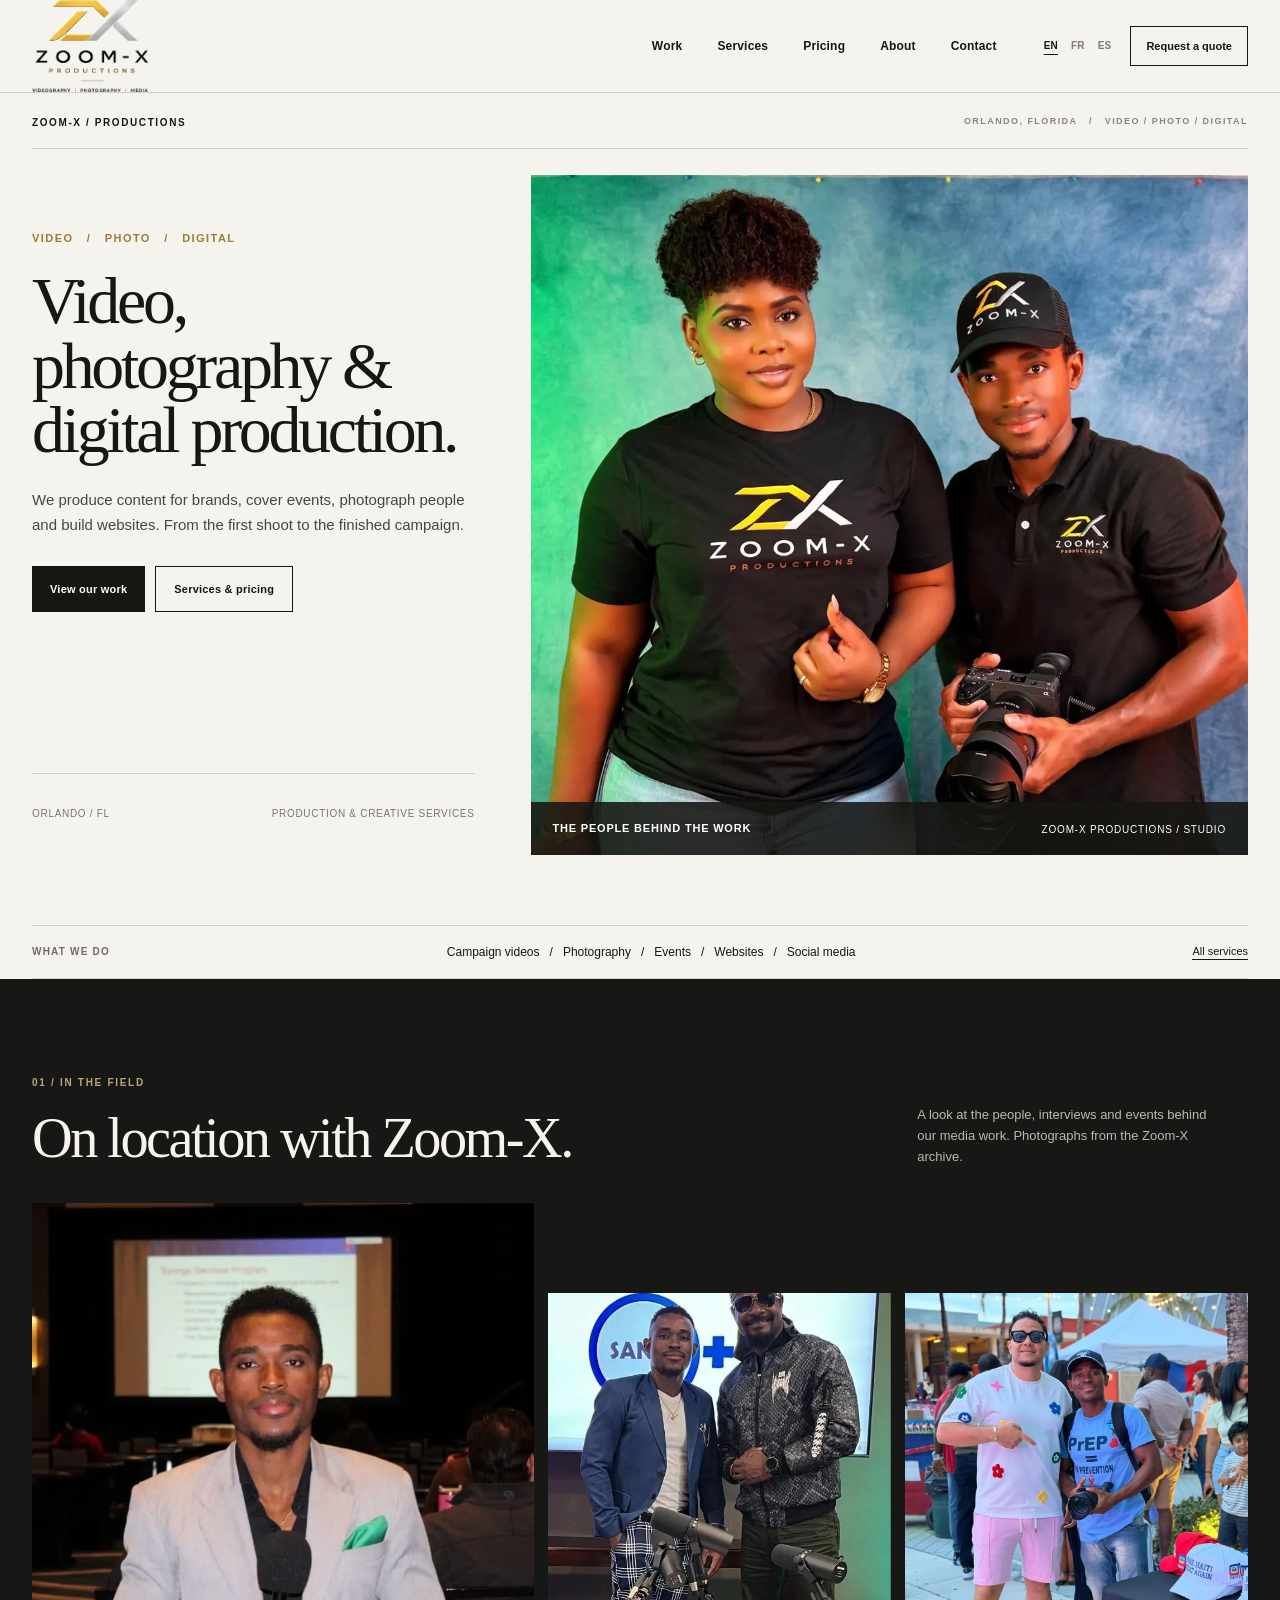
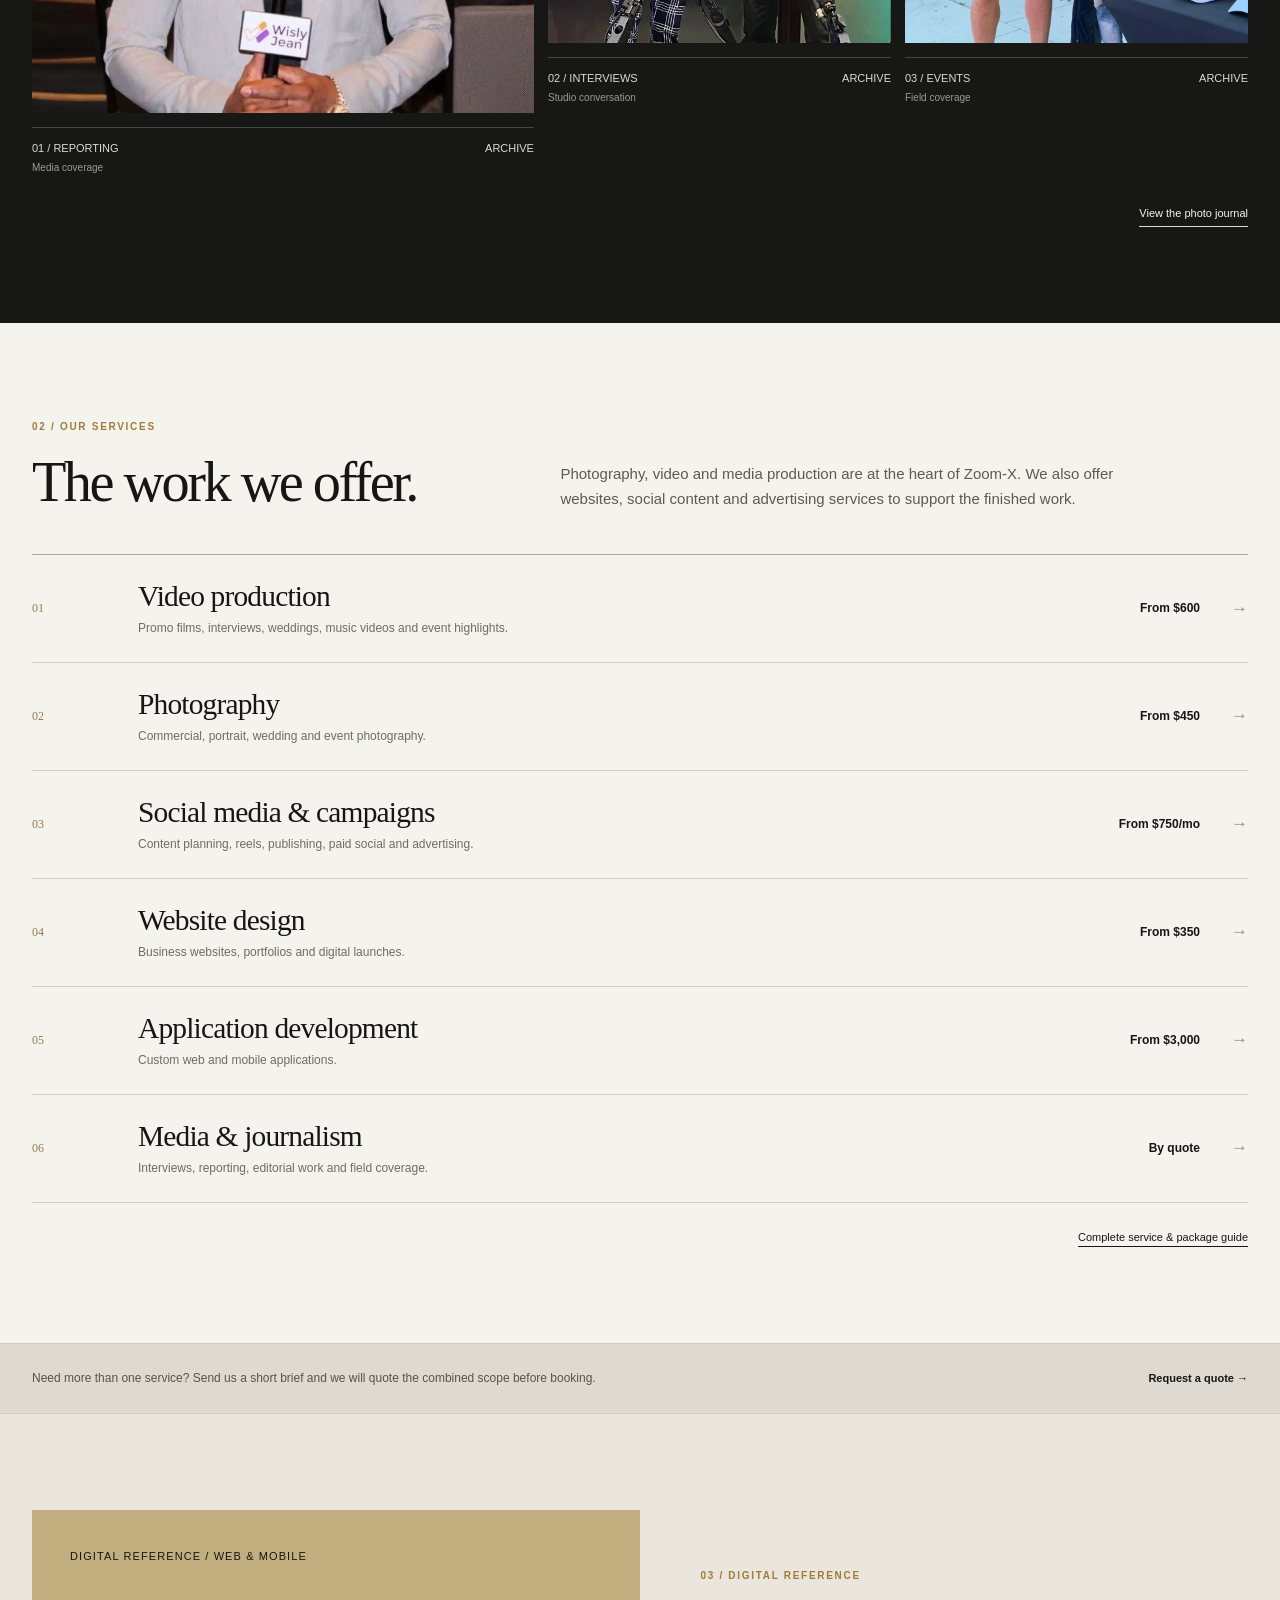
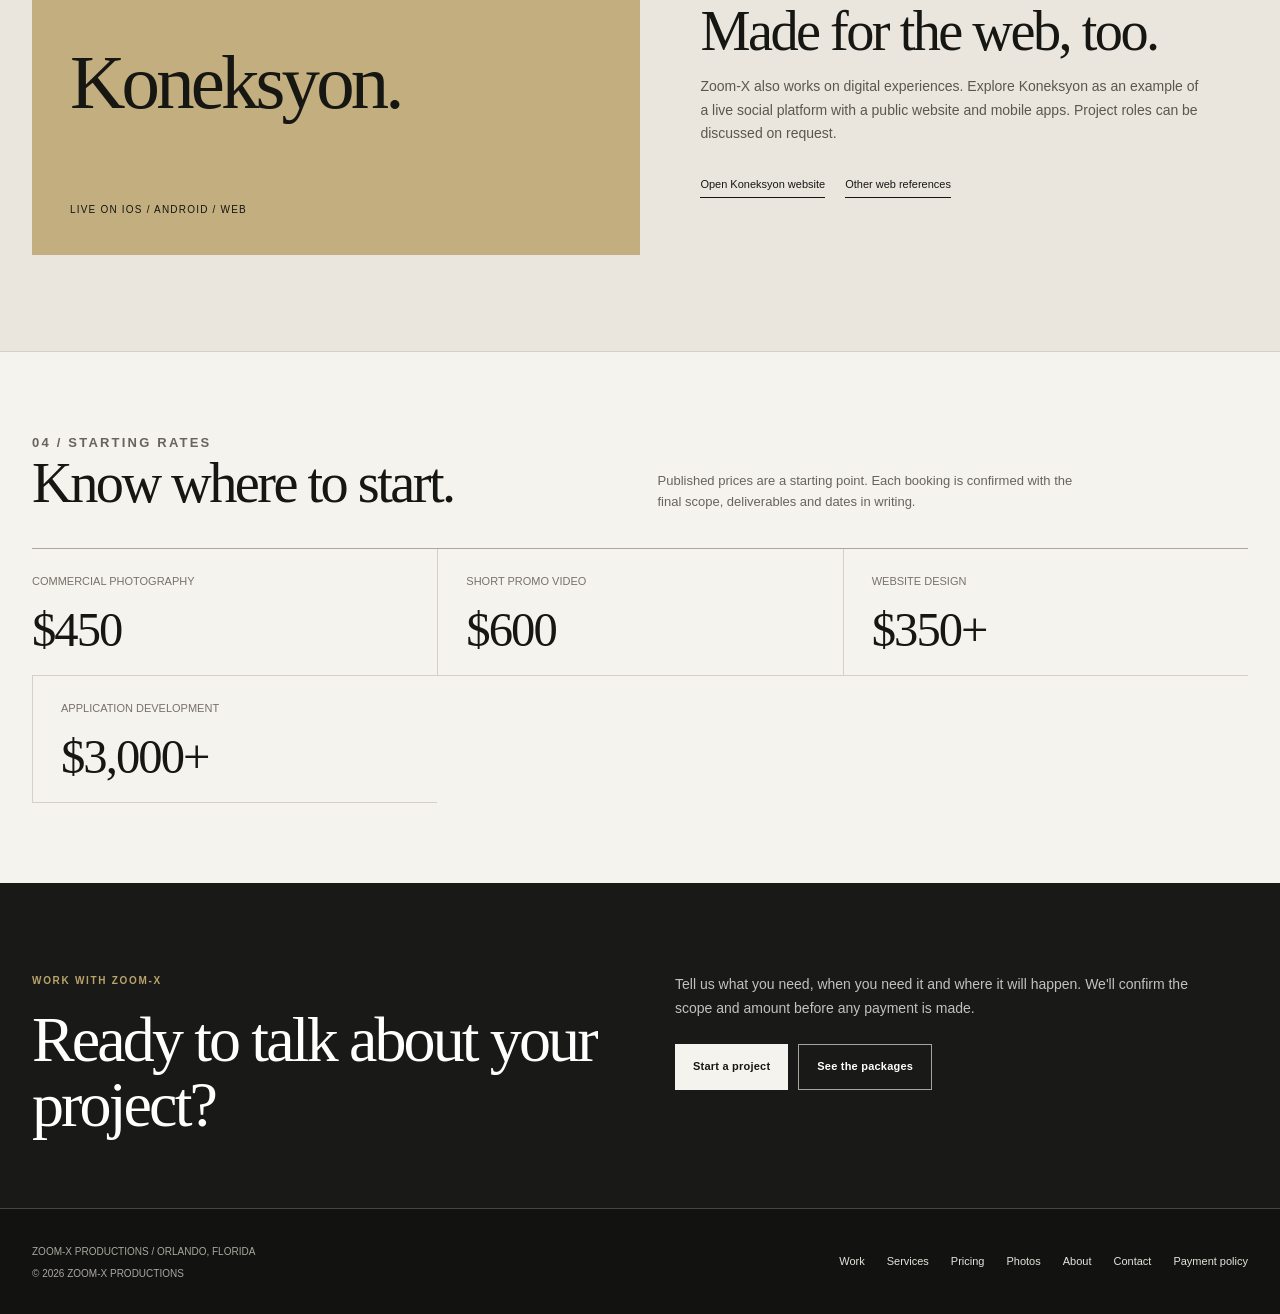
==== index.html @ d77cf000 "Show websites from $350 and applications from $3,000 on homepage" ====
<!doctype html>
<html lang="en">
<head>
<meta charset="utf-8">
<meta name="viewport" content="width=device-width,initial-scale=1">
<meta name="theme-color" content="#f5f3ee">
<meta name="description" content="Zoom-X Productions offers video production, photography, event coverage, social content, websites and advertising services in Orlando, Florida.">
<title>Zoom-X Productions | Video, Photography & Digital</title>
<link rel="stylesheet" href="assets/studio-v7.css?v=20261030-7">
</head>
<body>
<a class="skip" href="#main">Skip to content</a>
<header class="site-head">
  <div class="container head-inner">
    <a class="brand" href="index.html" aria-label="Zoom-X Productions home"><img src="assets/zoomx-logo.png?v=20261030-png" alt="Zoom-X Productions"></a>
    <nav class="head-nav" id="primary-nav" aria-label="Primary navigation">
      <a href="work.html" data-lang-key="nav.work">Work</a><a href="services.html" data-lang-key="nav.services">Services</a><a href="pricing.html" data-lang-key="nav.pricing">Pricing</a><a href="about.html" data-lang-key="nav.about">About</a><a href="contact.html" data-lang-key="nav.contact">Contact</a>
    </nav>
    <div class="header-right">
      <div class="header-langs" role="group" aria-label="Select language"><button type="button" data-language="en" class="active">EN</button><button type="button" data-language="fr">FR</button><button type="button" data-language="es">ES</button></div>
      <a class="header-cta" href="contact.html" data-lang-key="nav.cta">Request a quote</a>
      <button class="mobile-menu" type="button" aria-controls="primary-nav" aria-expanded="false">MENU</button>
    </div>
  </div>
</header>
<main id="main">
  <div class="container masthead"><span>ZOOM-X / PRODUCTIONS</span><span>ORLANDO, FLORIDA &nbsp; / &nbsp; VIDEO / PHOTO / DIGITAL</span></div>
  <section class="hero" aria-labelledby="headline">
    <div class="container hero-grid">
      <div class="hero-copy">
        <div>
          <div class="hero-category" data-lang-key="hero.label">VIDEO &nbsp; / &nbsp; PHOTO &nbsp; / &nbsp; DIGITAL</div>
          <h1 id="headline" data-lang-key="hero.title">Video, photography <em>&amp;</em> digital production.</h1>
          <p class="hero-intro" data-lang-key="hero.desc">We produce content for brands, cover events, photograph people and build websites. From the first shoot to the finished campaign.</p>
          <div class="hero-buttons"><a class="action-primary" href="work.html" data-lang-key="hero.work">View our work</a><a class="action-secondary" href="pricing.html" data-lang-key="hero.price">Services &amp; pricing</a></div>
        </div>
        <div class="hero-credit"><span>ORLANDO / FL</span><span>PRODUCTION &amp; CREATIVE SERVICES</span></div>
      </div>
      <figure class="hero-media">
        <img src="assets/gallery/zoomx-production-team.webp" data-preview="team" width="1350" height="1013" fetchpriority="high" alt="Two members of the Zoom-X team wearing branded shirts, one holding a camera">
        <figcaption class="hero-image-label"><strong>THE PEOPLE BEHIND THE WORK</strong><span>ZOOM-X PRODUCTIONS / STUDIO</span></figcaption>
      </figure>
    </div>
  </section>
  <div class="container below-hero"><strong>WHAT WE DO</strong><p>Campaign videos &nbsp; / &nbsp; Photography &nbsp; / &nbsp; Events &nbsp; / &nbsp; Websites &nbsp; / &nbsp; Social media</p><a href="services.html">All services</a></div>
  <section class="section collection" aria-labelledby="field-title">
    <div class="container">
      <div class="section-head"><div><p class="section-label">01 / IN THE FIELD</p><h2 id="field-title" class="section-title" data-lang-key="field.title">On location with Zoom-X.</h2></div><p data-lang-key="field.desc">A look at the people, interviews and events behind our media work. Photographs from the Zoom-X archive.</p></div>
      <div class="editorial-grid">
        <a class="editorial-card" href="gallery.html"><figure><img src="assets/gallery/press-conference.webp" alt="Reporter holding a microphone at a conference" loading="lazy" data-preview="secondary"><figcaption><span>01 / REPORTING<small>Media coverage</small></span><span>ARCHIVE</span></figcaption></figure></a>
        <a class="editorial-card" href="gallery.html"><figure><img src="assets/gallery/podcast-interview.webp" alt="Interview setup with studio microphones" loading="lazy" data-preview="secondary"><figcaption><span>02 / INTERVIEWS<small>Studio conversation</small></span><span>ARCHIVE</span></figcaption></figure></a>
        <a class="editorial-card" href="gallery.html"><figure><img src="assets/gallery/event-coverage.webp" alt="Zoom-X event photographer on location" loading="lazy" data-preview="secondary"><figcaption><span>03 / EVENTS<small>Field coverage</small></span><span>ARCHIVE</span></figcaption></figure></a>
      </div><div class="editorial-footer"><a href="gallery.html">View the photo journal</a></div>
    </div>
  </section>
  <section class="section services" aria-labelledby="services-title">
    <div class="container">
      <div class="service-intro"><div><p class="section-label">02 / OUR SERVICES</p><h2 id="services-title" class="section-title" data-lang-key="services.title">The work we offer.</h2></div><p data-lang-key="services.desc">Photography, video and media production are at the heart of Zoom-X. We also offer websites, social content and advertising services to support the finished work.</p></div>
      <div class="service-list">
        <a href="service-video-photo.html" class="service-row"><span class="num">01</span><div><h3 data-lang-key="service.video">Video production</h3><p data-lang-key="service.videoDesc">Promo films, interviews, weddings, music videos and event highlights.</p></div><strong class="price">From $600</strong><span class="arrow">&rarr;</span></a>
        <a href="service-video-photo.html" class="service-row"><span class="num">02</span><div><h3 data-lang-key="service.photo">Photography</h3><p data-lang-key="service.photoDesc">Commercial, portrait, wedding and event photography.</p></div><strong class="price">From $450</strong><span class="arrow">&rarr;</span></a>
        <a href="service-marketing.html" class="service-row"><span class="num">03</span><div><h3 data-lang-key="service.social">Social media &amp; campaigns</h3><p data-lang-key="service.socialDesc">Content planning, reels, publishing, paid social and advertising.</p></div><strong class="price">From $750/mo</strong><span class="arrow">&rarr;</span></a>
        <a href="service-digital.html" class="service-row"><span class="num">04</span><div><h3 data-lang-key="service.web">Website design</h3><p data-lang-key="service.webDesc">Business websites, portfolios and digital launches.</p></div><strong class="price" data-lang-key="price.web">From $350</strong><span class="arrow">&rarr;</span></a>
        <a href="service-digital.html" class="service-row"><span class="num">05</span><div><h3 data-lang-key="service.app">Application development</h3><p data-lang-key="service.appDesc">Custom web and mobile applications.</p></div><strong class="price" data-lang-key="price.app">From $3,000</strong><span class="arrow">&rarr;</span></a>
        <a href="service-journalism.html" class="service-row"><span class="num">06</span><div><h3 data-lang-key="service.media">Media &amp; journalism</h3><p data-lang-key="service.mediaDesc">Interviews, reporting, editorial work and field coverage.</p></div><strong class="price" data-lang-key="service.quote">By quote</strong><span class="arrow">&rarr;</span></a>
      </div>
      <div class="service-action"><a href="pricing.html" data-lang-key="services.price">Complete service &amp; package guide</a></div>
    </div>
  </section>
  <div class="note"><div class="container"><p data-lang-key="note.copy">Need more than one service? Send us a short brief and we will quote the combined scope before booking.</p><a href="contact.html">Request a quote &rarr;</a></div></div>
  <section class="section references" aria-labelledby="reference-title">
    <div class="container references-grid">
      <div class="reference-visual" aria-label="Koneksyon public digital platform"><span class="issue">DIGITAL REFERENCE / WEB &amp; MOBILE</span><h3>Koneksyon.</h3><p>LIVE ON IOS / ANDROID / WEB</p></div>
      <div class="reference-copy"><p class="section-label">03 / DIGITAL REFERENCE</p><h2 id="reference-title" class="section-title" data-lang-key="reference.title">Made for the web, too.</h2><p data-lang-key="reference.desc">Zoom-X also works on digital experiences. Explore Koneksyon as an example of a live social platform with a public website and mobile apps. Project roles can be discussed on request.</p><div class="reference-links"><a href="https://koneksyondatingapp.com" target="_blank" rel="noopener noreferrer">Open Koneksyon website</a><a href="work.html">Other web references</a></div></div>
    </div>
  </section>
  <section class="price-banner" aria-labelledby="price-title"><div class="container"><div class="price-head"><div><p class="section-label">04 / STARTING RATES</p><h2 class="section-title" id="price-title" data-lang-key="prices.title">Know where to start.</h2></div><p data-lang-key="prices.desc">Published prices are a starting point. Each booking is confirmed with the final scope, deliverables and dates in writing.</p></div><div class="price-items"><a href="pricing.html#photo"><span>COMMERCIAL PHOTOGRAPHY</span><strong>$450</strong></a><a href="pricing.html#promo"><span>SHORT PROMO VIDEO</span><strong>$600</strong></a><a href="pricing.html#web"><span data-lang-key="prices.websiteLabel">WEBSITE DESIGN</span><strong>$350+</strong></a><a href="pricing.html#apps"><span data-lang-key="prices.appLabel">APPLICATION DEVELOPMENT</span><strong>$3,000+</strong></a></div></div></section>
  <section class="bottom-cta" aria-labelledby="cta-title"><div class="container bottom-grid"><div><p class="section-label">WORK WITH ZOOM-X</p><h2 id="cta-title" data-lang-key="cta.title">Ready to talk about your project?</h2></div><div class="bottom-right"><p data-lang-key="cta.desc">Tell us what you need, when you need it and where it will happen. We'll confirm the scope and amount before any payment is made.</p><div class="hero-buttons"><a class="action-primary" href="contact.html">Start a project</a><a class="action-secondary" href="pricing.html">See the packages</a></div></div></div></section>
</main>
<footer class="site-footer"><div class="container footer-grid"><div><small>ZOOM-X PRODUCTIONS / ORLANDO, FLORIDA<br>&copy; <span id="year">2026</span> ZOOM-X PRODUCTIONS</small></div><div class="footer-links"><a href="work.html">Work</a><a href="services.html">Services</a><a href="pricing.html">Pricing</a><a href="gallery.html">Photos</a><a href="about.html">About</a><a href="contact.html">Contact</a><a href="booking-terms.html">Payment policy</a></div></div></footer>
<script>
(()=>{
const menu=document.querySelector('.mobile-menu'),nav=document.querySelector('.head-nav');
menu?.addEventListener('click',()=>{const open=!nav.classList.contains('open');nav.classList.toggle('open',open);menu.setAttribute('aria-expanded',String(open));menu.textContent=open?'CLOSE':'MENU'});
document.addEventListener('keydown',e=>{if(e.key==='Escape'&&nav?.classList.contains('open')){nav.classList.remove('open');menu.setAttribute('aria-expanded','false');menu.textContent='MENU'}});
const i18n={
 en:{},
 fr:{'nav.work':'Projets','nav.services':'Services','nav.pricing':'Tarifs','nav.about':'A propos','nav.contact':'Contact','nav.cta':'Demander un devis','hero.label':'VIDEO / PHOTO / DIGITAL','hero.title':'Production video, photographie et creation digitale.','hero.desc':'Nous produisons des contenus pour les marques, couvrons les evenements, realisons des photographies et creons des sites web. Du premier tournage a la campagne finale.','hero.work':'Voir les projets','hero.price':'Services et tarifs','field.title':'Zoom-X sur le terrain.','field.desc':'Reportages, entretiens et evenements issus des archives photographiques de Zoom-X.','services.title':'Nos prestations.','services.desc':'La video, la photographie et la production media sont au coeur de Zoom-X. Nous proposons aussi des sites web, contenus sociaux et campagnes publicitaires.','service.video':'Production video','service.videoDesc':'Videos promotionnelles, interviews, mariages, clips et evenements.','service.photo':'Photographie','service.photoDesc':'Photographie commerciale, portraits, mariages et evenements.','service.social':'Reseaux sociaux et campagnes','service.socialDesc':'Planification, reels, publications et publicite digitale.','service.web':'Creation de sites web','service.webDesc':'Sites pour entreprises, portfolios et lancements digitaux.','service.app':'Développement d’applications','service.appDesc':'Applications web et mobiles sur mesure.','price.web':'À partir de 350 $','price.app':'À partir de 3 000 $','prices.websiteLabel':'CRÉATION DE SITES WEB','prices.appLabel':'DÉVELOPPEMENT D’APPLICATIONS','service.media':'Journalisme et medias','service.mediaDesc':'Interviews, reportages et couverture sur le terrain.','service.quote':'Sur devis','services.price':'Guide complet des services et tarifs','note.copy':'Besoin de plusieurs services ? Envoyez un resume pour obtenir un devis avant reservation.','reference.title':'Nous creons aussi pour le web.','reference.desc':'Decouvrez Koneksyon, un exemple de plateforme sociale avec site web et applications mobiles. Les contributions exactes sont disponibles sur demande.','prices.title':'Des tarifs pour commencer.','prices.desc':'Les tarifs publies sont indicatifs. Le perimetre, les livrables et la date sont confirmes par ecrit.','cta.title':'Parlons de votre projet.','cta.desc':'Expliquez votre besoin, la date et le lieu. Nous confirmerons le prix avant tout paiement.'},
 es:{'nav.work':'Trabajos','nav.services':'Servicios','nav.pricing':'Precios','nav.about':'Nosotros','nav.contact':'Contacto','nav.cta':'Pedir presupuesto','hero.label':'VIDEO / FOTO / DIGITAL','hero.title':'Produccion de video, fotografia y trabajo digital.','hero.desc':'Producimos contenido para marcas, cubrimos eventos, fotografiamos personas y creamos sitios web. Desde el primer rodaje hasta la campana terminada.','hero.work':'Ver trabajos','hero.price':'Servicios y precios','field.title':'Zoom-X en el terreno.','field.desc':'Personas, entrevistas y eventos del archivo fotografico de Zoom-X.','services.title':'Nuestros servicios.','services.desc':'Video, fotografia y produccion de medios son la base de Zoom-X. Tambien ofrecemos sitios web, contenido social y publicidad.','service.video':'Produccion de video','service.videoDesc':'Videos promocionales, entrevistas, bodas, musica y eventos.','service.photo':'Fotografia','service.photoDesc':'Fotos comerciales, retratos, bodas y eventos.','service.social':'Redes sociales y campanas','service.socialDesc':'Planificacion, reels, publicacion y anuncios digitales.','service.web':'Diseno de sitios web','service.webDesc':'Sitios de negocios, portafolios y lanzamientos digitales.','service.app':'Desarrollo de aplicaciones','service.appDesc':'Aplicaciones web y móviles a medida.','price.web':'Desde $350','price.app':'Desde $3,000','prices.websiteLabel':'DISEÑO DE SITIOS WEB','prices.appLabel':'DESARROLLO DE APLICACIONES','service.media':'Periodismo y medios','service.mediaDesc':'Entrevistas, reportajes y cobertura editorial.','service.quote':'Por cotizacion','services.price':'Guia completa de servicios y precios','note.copy':'Necesitas varios servicios? Envia un resumen para recibir una cotizacion antes de reservar.','reference.title':'Tambien creamos para la web.','reference.desc':'Explora Koneksyon como ejemplo de una plataforma social con web y aplicaciones. Los creditos se pueden revisar a pedido.','prices.title':'Precios para comenzar.','prices.desc':'Los precios publicados son iniciales. El alcance, los entregables y las fechas se confirman por escrito.','cta.title':'Hablemos de tu proyecto.','cta.desc':'Dinos que necesitas, cuando y donde. Confirmaremos el precio antes del pago.'}
};
function setLanguage(lang){if(!i18n[lang])lang='en';document.documentElement.lang=lang;document.querySelectorAll('[data-language]').forEach(b=>b.classList.toggle('active',b.dataset.language===lang));document.querySelectorAll('[data-lang-key]').forEach(el=>{const val=i18n[lang][el.dataset.langKey];if(val)el.textContent=val});try{localStorage.setItem('zoomx-lang',lang)}catch(e){}}
const original=Object.fromEntries([...document.querySelectorAll('[data-lang-key]')].map(el=>[el.dataset.langKey,el.textContent]));i18n.en=original;
document.querySelectorAll('[data-language]').forEach(b=>b.addEventListener('click',()=>setLanguage(b.dataset.language)));
try{setLanguage(localStorage.getItem('zoomx-lang')||'en')}catch(e){setLanguage('en')}
const y=document.querySelector('#year');if(y)y.textContent=String(new Date().getFullYear());

})();
</script>
</body>
</html>
---- assets/studio-v7.css ----
:root{--paper:#f5f3ee;--ink:#161613;--muted:#5f5e59;--rule:#d4d0c7;--accent:#9e7c36;--dark:#191a19;--white:#fff;--serif:Georgia,'Times New Roman',serif;--sans:Arial,'Helvetica Neue',sans-serif}
*{box-sizing:border-box}
html{scroll-behavior:smooth}
body{margin:0;color:var(--ink);background:var(--paper);font:15px/1.5 var(--sans);-webkit-font-smoothing:antialiased}
a{color:inherit;text-decoration:none}img{display:block;max-width:100%}button{font:inherit}
.container{width:min(100% - 64px,1392px);margin:auto}
.skip{position:absolute;left:-9999px;top:0;padding:10px;background:white;z-index:200}.skip:focus{left:10px}
.site-head{position:relative;z-index:20;background:var(--paper);border-bottom:1px solid var(--rule)}
.head-inner{display:flex;align-items:center;justify-content:space-between;min-height:90px;gap:24px}
.brand{width:116px;flex:none}.brand img{width:100%;height:auto}
.head-nav{display:flex;align-items:center;gap:35px;margin-left:auto}.head-nav a{font-size:12px;font-weight:600;letter-spacing:.015em;transition:color .2s}.head-nav a:hover,.head-nav a[aria-current=page]{color:var(--accent)}
.header-right{display:flex;align-items:center;gap:16px;margin-left:20px}.header-langs{display:flex;gap:7px;align-items:center}.header-langs button{border:0;background:none;padding:5px 3px;color:#7f7b75;cursor:pointer;font-size:10px;font-weight:600;letter-spacing:.02em}.header-langs button.active{color:var(--ink);text-decoration:underline;text-underline-offset:5px}
.header-cta{padding:11px 15px;border:1px solid var(--ink);font-size:11px;font-weight:700;white-space:nowrap}.header-cta:hover{color:var(--paper);background:var(--ink)}
.mobile-menu{display:none;border:1px solid var(--ink);background:transparent;padding:8px 12px;font-size:11px;font-weight:700;cursor:pointer}
.masthead{display:flex;justify-content:space-between;align-items:center;gap:18px;padding-top:22px;padding-bottom:18px;border-bottom:1px solid var(--rule)}
.masthead span{font-size:10px;letter-spacing:.16em;font-weight:700}.masthead span:last-child{color:#88857e;font-size:9px}
.hero{padding:26px 0 70px}
.hero-grid{display:grid;grid-template-columns:minmax(0,.82fr) minmax(0,1.18fr);min-height:680px;gap:0}
.hero-copy{display:flex;flex-direction:column;align-items:flex-start;justify-content:space-between;padding:55px 56px 34px 0}
.hero-category{color:var(--accent);font-size:11px;letter-spacing:.13em;font-weight:700;text-transform:uppercase}
.hero h1{margin:23px 0 24px;font:400 clamp(51px,5.15vw,83px)/.98 var(--serif);letter-spacing:-.05em;max-width:680px}
.hero h1 em{font-weight:400}
.hero-intro{color:#484640;max-width:520px;font-size:15px;line-height:1.7;margin:0 0 28px}
.hero-buttons{display:flex;flex-wrap:wrap;gap:10px}
.action-primary,.action-secondary{display:inline-flex;min-height:46px;align-items:center;justify-content:center;padding:13px 18px;font-size:11px;font-weight:700;letter-spacing:.02em;white-space:nowrap}
.action-primary{background:var(--ink);color:white}.action-primary:hover{background:#45413b}.action-secondary{border:1px solid var(--ink)}.action-secondary:hover{background:#e4e1d9}
.hero-credit{padding-top:32px;margin-top:40px;border-top:1px solid var(--rule);width:100%;display:flex;justify-content:space-between;gap:14px;color:#79756e;font-size:10px;letter-spacing:.07em;text-transform:uppercase}
.hero-media{position:relative;margin:0;background:#d5d5cf;min-height:680px;overflow:hidden}
.hero-media>img{height:100%;width:100%;position:absolute;inset:0;object-fit:cover;object-position:center 34%}
.hero-image-label{position:absolute;left:0;bottom:0;right:0;display:flex;justify-content:space-between;align-items:end;gap:20px;padding:18px 22px;background:rgba(22,22,19,.88);color:#fff;font-size:10px;letter-spacing:.08em}
.hero-image-label strong{font-size:11px;font-weight:700;text-transform:uppercase}
.below-hero{border-top:1px solid var(--rule);border-bottom:1px solid var(--rule);padding:17px 0;display:flex;align-items:center;justify-content:space-between;gap:24px}
.below-hero strong{font-size:10px;letter-spacing:.12em;color:#716c65}.below-hero p{margin:0;font-size:12px}.below-hero a{font-size:11px;border-bottom:1px solid var(--ink);white-space:nowrap}
.section{padding:96px 0}.section-label{font-size:10px;letter-spacing:.17em;color:var(--accent);font-weight:700;text-transform:uppercase;margin:0 0 19px}
.section-title{font:400 clamp(37px,4.4vw,64px)/1.05 var(--serif);letter-spacing:-.045em;margin:0}
.section-head{display:grid;grid-template-columns:minmax(0,.72fr) minmax(0,.28fr);align-items:end;gap:35px;margin-bottom:35px}
.section-head>p{font-size:13px;line-height:1.6;color:#625d55;max-width:310px;margin:0}
.collection{background:#171816;color:#f7f4ed}
.collection .section-label{color:#bca571}.collection .section-head>p{color:#bab8b1}
.editorial-grid{display:grid;grid-template-columns:1.2fr .82fr .82fr;gap:14px}
.editorial-card{display:block;min-width:0}.editorial-card figure{margin:0}.editorial-card img{width:100%;height:350px;object-fit:cover;object-position:center 28%;background:#30302c}
.editorial-card:first-child img{height:510px}.editorial-card:first-child{grid-row:span 1}
.editorial-card:nth-child(2),.editorial-card:nth-child(3){padding-top:90px}
.editorial-card figcaption{display:flex;justify-content:space-between;gap:14px;padding:12px 0 0;border-top:1px solid #464642;margin-top:14px;font-size:11px;color:#ddd9d0}
.editorial-card small{display:block;color:#9b9992;font-size:10px;margin-top:4px}
.editorial-footer{display:flex;justify-content:flex-end;margin-top:30px}.editorial-footer a{font-size:11px;border-bottom:1px solid #ddd9d0;padding-bottom:4px}
.services{background:var(--paper)}
.service-intro{display:grid;grid-template-columns:.4fr .6fr;gap:70px;margin-bottom:42px}.service-intro>p{font-size:15px;color:#5e5952;max-width:570px;line-height:1.65;margin:0;align-self:end}
.service-list{border-top:1px solid #aaa49b}.service-row{display:grid;grid-template-columns:80px minmax(0,1fr) 170px 22px;gap:26px;align-items:center;padding:25px 0;border-bottom:1px solid var(--rule)}
.service-row .num{font:400 12px var(--serif);color:#917d54}.service-row h3{margin:0 0 6px;font:400 clamp(25px,2.3vw,34px)/1.12 var(--serif);letter-spacing:-.028em}.service-row p{margin:0;color:#716b62;font-size:12px}.service-row .price{text-align:right;font-size:12px;font-weight:700}.service-row .arrow{text-align:right;color:#8e887f;font-size:17px}.service-row:hover h3{text-decoration:underline;text-decoration-thickness:1px;text-underline-offset:5px}
.service-action{margin-top:22px;text-align:right}.service-action a{font-size:11px;border-bottom:1px solid var(--ink);padding-bottom:3px}
.note{padding:25px 0;background:#dedad1;border-block:1px solid #d0cbc0}.note .container{display:grid;grid-template-columns:1fr auto;align-items:center;gap:20px}.note p{margin:0;font-size:12px;line-height:1.6;color:#58534c}.note a{font-size:11px;font-weight:700;white-space:nowrap}
.references{background:#eae6dd}.references-grid{display:grid;grid-template-columns:1fr .9fr;gap:60px;align-items:center}.reference-visual{min-height:345px;padding:38px;background:#c2ae7e;display:flex;flex-direction:column;justify-content:space-between}.reference-visual .issue{font-size:11px;letter-spacing:.1em}.reference-visual h3{font:400 clamp(42px,6vw,90px)/.95 var(--serif);letter-spacing:-.05em;margin:0}.reference-visual p{font-size:10px;letter-spacing:.12em;text-transform:uppercase;margin:0}.reference-copy p:not(.section-label){max-width:500px;color:#5c564e;font-size:14px;line-height:1.7}.reference-links{display:flex;flex-wrap:wrap;gap:20px;margin-top:30px}.reference-links a{font-size:11px;border-bottom:1px solid var(--ink);padding-bottom:4px}
.price-banner{border-top:1px solid var(--rule);padding:80px 0}.price-head{display:grid;grid-template-columns:1fr 1fr;align-items:end;gap:35px;margin-bottom:35px}.price-head p{color:#68635c;font-size:13px;line-height:1.65;max-width:430px;margin:0}.price-items{display:grid;grid-template-columns:repeat(3,1fr);border-top:1px solid #aba69d}.price-items a{padding:24px 18px 20px 0;display:flex;flex-direction:column;border-bottom:1px solid var(--rule)}.price-items a+a{padding-left:28px;border-left:1px solid var(--rule)}.price-items span{font-size:11px;color:#777169;margin-bottom:17px}.price-items strong{font:400 clamp(31px,3.8vw,56px)/1 var(--serif);letter-spacing:-.04em}
.bottom-cta{background:#191a18;color:#fff;padding:90px 0 70px}.bottom-grid{display:grid;grid-template-columns:1fr 1fr;gap:70px}.bottom-cta .section-label{color:#b9a26c}.bottom-cta h2{font:400 clamp(43px,5vw,74px)/1.02 var(--serif);letter-spacing:-.045em;margin:0}.bottom-right p{margin:0 0 23px;max-width:550px;color:#c3c1bb;font-size:14px;line-height:1.7}.bottom-right .action-primary{background:var(--paper);color:var(--ink)}.bottom-right .action-secondary{border-color:#a6a39e;color:white}
.site-footer{padding:30px 0;background:#121310;color:#e6e3dd;border-top:1px solid #454640}.footer-grid{display:grid;grid-template-columns:1fr auto;gap:30px;align-items:center}.footer-grid small{color:#aaa69f;font-size:10px}.footer-links{display:flex;flex-wrap:wrap;gap:22px}.footer-links a{font-size:11px}.footer-links a:hover{color:#cbb178}
@media(max-width:1100px){.container{width:min(100% - 44px,1392px)}.head-nav{gap:22px}.hero-grid{grid-template-columns:.86fr 1.14fr}.hero-copy{padding-right:30px}.hero h1{font-size:clamp(45px,5.6vw,69px)}.hero-media{min-height:610px}.hero-grid{min-height:610px}.editorial-grid{grid-template-columns:1fr 1fr}.editorial-card:first-child{grid-column:1/-1}.editorial-card:first-child img{height:380px}.editorial-card:nth-child(2),.editorial-card:nth-child(3){padding-top:0}.editorial-card img{height:300px}}
@media(max-width:800px){.head-inner{min-height:74px}.brand{width:88px}.head-nav{display:none;position:absolute;top:74px;left:0;right:0;background:var(--paper);padding:22px;flex-direction:column;align-items:stretch;border-bottom:1px solid var(--rule);box-shadow:0 12px 20px #17171714}.head-nav.open{display:flex}.head-nav a{font-size:15px;padding:9px}.header-cta{display:none}.mobile-menu{display:block}.header-right{margin-left:auto}.masthead{padding:14px 0}.hero{padding:16px 0 45px}.hero-grid{grid-template-columns:1fr;min-height:0}.hero-copy{padding:18px 0 29px}.hero h1{max-width:570px;font-size:clamp(42px,7.8vw,64px);margin:18px 0}.hero-intro{margin-bottom:22px}.hero-credit{display:none}.hero-media{min-height:0;aspect-ratio:16/10}.below-hero{align-items:flex-start}.below-hero p{display:none}.section{padding:66px 0}.section-head{grid-template-columns:1fr;gap:14px}.section-head>p{max-width:550px}.editorial-grid{grid-template-columns:1fr 1fr}.service-intro{grid-template-columns:1fr;gap:13px}.references-grid{grid-template-columns:1fr;gap:30px}.bottom-grid{grid-template-columns:1fr;gap:24px}}
@media(max-width:540px){.container{width:min(100% - 36px,1392px)}.head-inner{min-height:68px}.brand{width:78px}.head-nav{top:68px}.header-langs{gap:4px}.header-langs button{font-size:9px;padding:4px}.mobile-menu{padding:7px 10px;font-size:10px}.masthead span{font-size:8px}.masthead span:last-child{font-size:8px}.hero{padding:11px 0 34px}.hero-copy{padding:14px 0 23px}.hero-category{font-size:9px}.hero h1{font-size:clamp(37px,10vw,51px);line-height:1.015;letter-spacing:-.048em;max-width:13ch;margin:16px 0 17px}.hero-intro{font-size:13px;line-height:1.55;margin-bottom:20px;max-width:42ch}.action-primary,.action-secondary{min-height:42px;padding:11px 14px;font-size:10px}.hero-media{aspect-ratio:4/3}.hero-image-label{padding:12px;font-size:8px}.hero-image-label strong{font-size:9px}.below-hero{padding:13px 0}.below-hero strong,.below-hero a{font-size:9px}.section{padding:52px 0}.section-title{font-size:38px}.section-label{font-size:9px}.section-head{margin-bottom:22px}.editorial-grid{display:grid;grid-template-columns:1fr 1fr;gap:10px}.editorial-card:first-child{grid-column:1/-1}.editorial-card:first-child img{height:280px}.editorial-card img{height:190px}.editorial-card figcaption{font-size:9px;margin-top:8px;padding-top:8px}.editorial-card small{font-size:8px}.services{padding:54px 0}.service-intro{margin-bottom:22px}.service-intro>p{font-size:12px}.service-row{grid-template-columns:25px minmax(0,1fr) 85px;gap:10px;padding:17px 0}.service-row h3{font-size:22px}.service-row p{font-size:10px}.service-row .price{font-size:10px;white-space:nowrap}.service-row .arrow{display:none}.note .container{grid-template-columns:1fr}.note a{font-size:10px}.reference-visual{min-height:260px;padding:24px}.references-grid{gap:26px}.reference-copy p:not(.section-label){font-size:12px}.price-head{grid-template-columns:1fr;gap:15px}.price-items{grid-template-columns:1fr}.price-items a+a{border-left:0;padding-left:0}.price-items a{padding:16px 0}.price-items span{margin-bottom:6px}.price-items strong{font-size:40px}.bottom-cta{padding:58px 0}.bottom-cta h2{font-size:45px}.bottom-right p{font-size:13px}.footer-grid{grid-template-columns:1fr}.footer-links{gap:13px}.footer-links a{font-size:10px}}
@media(max-width:540px){.hero-intro{font-size:14px}.service-row p{font-size:11px}.hero-image-label{font-size:9px}.hero-image-label strong{font-size:10px}}
@media(prefers-reduced-motion:reduce){html{scroll-behavior:auto}}
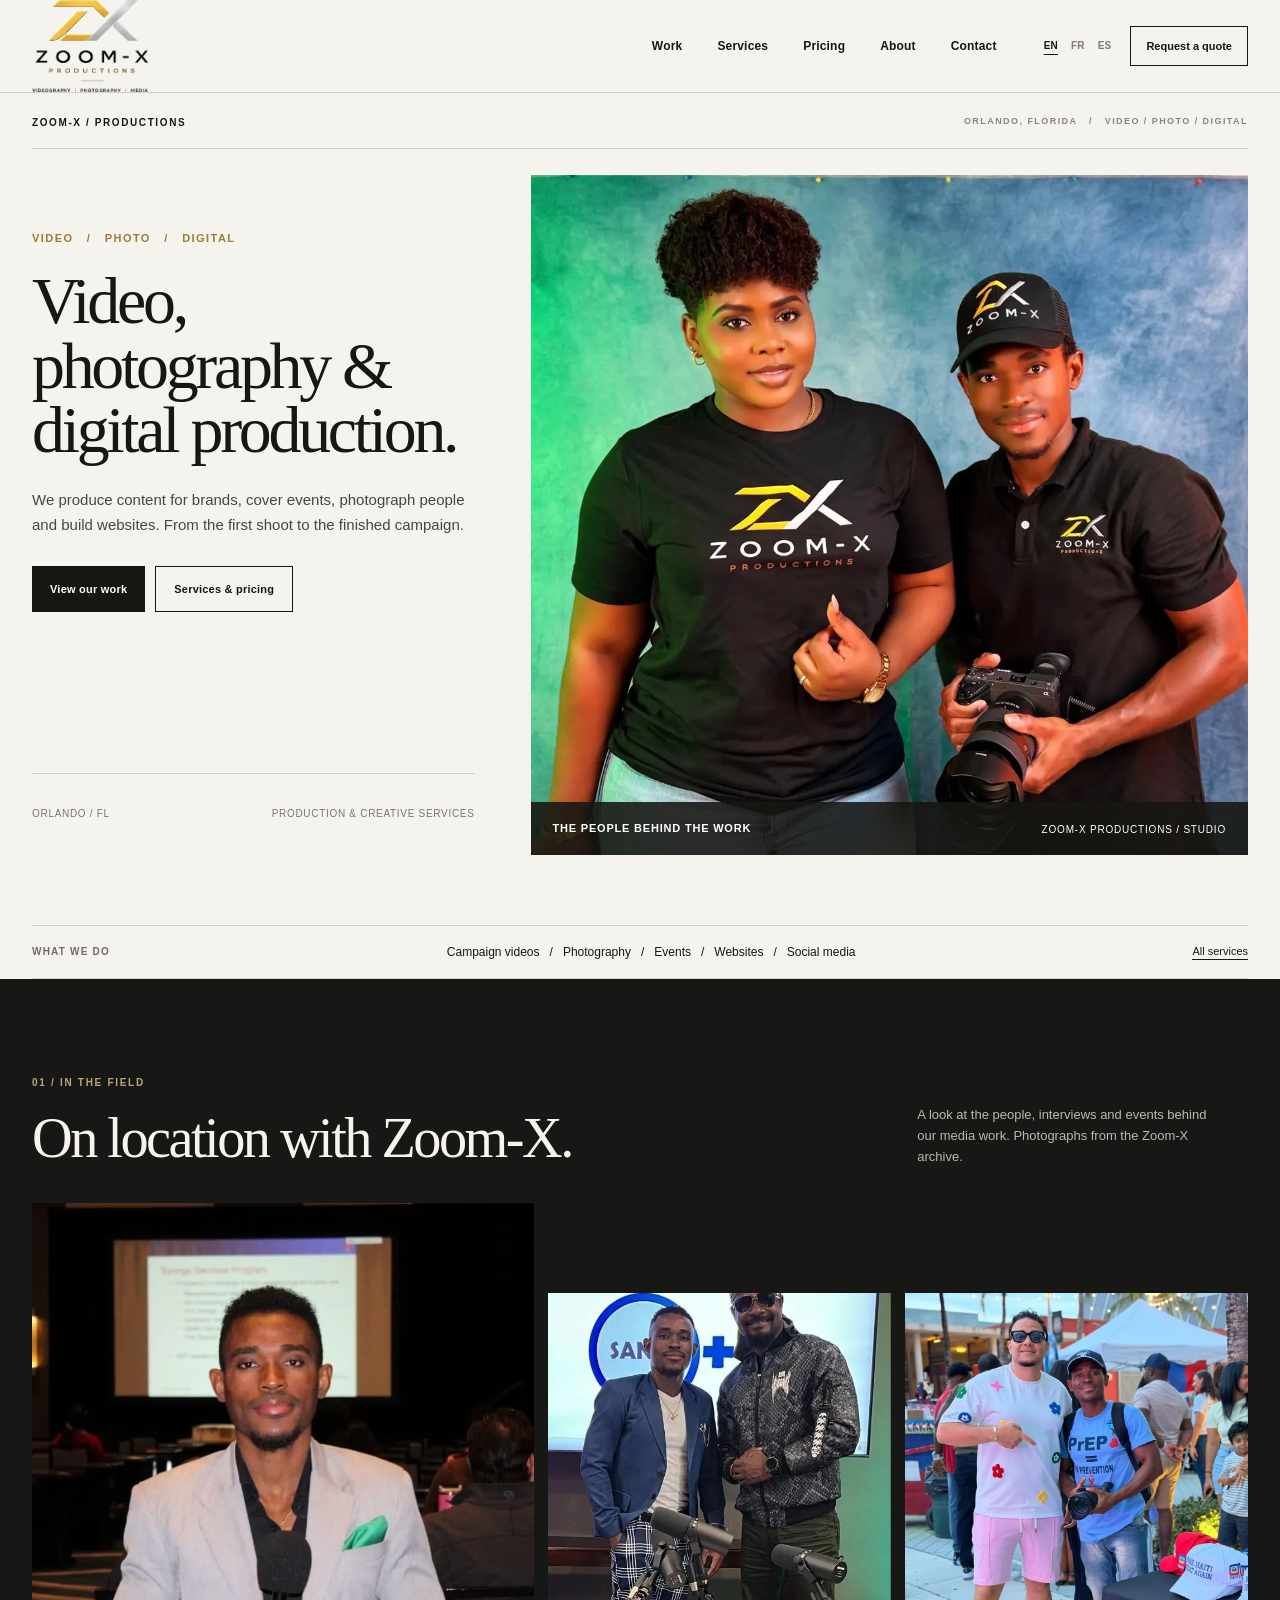
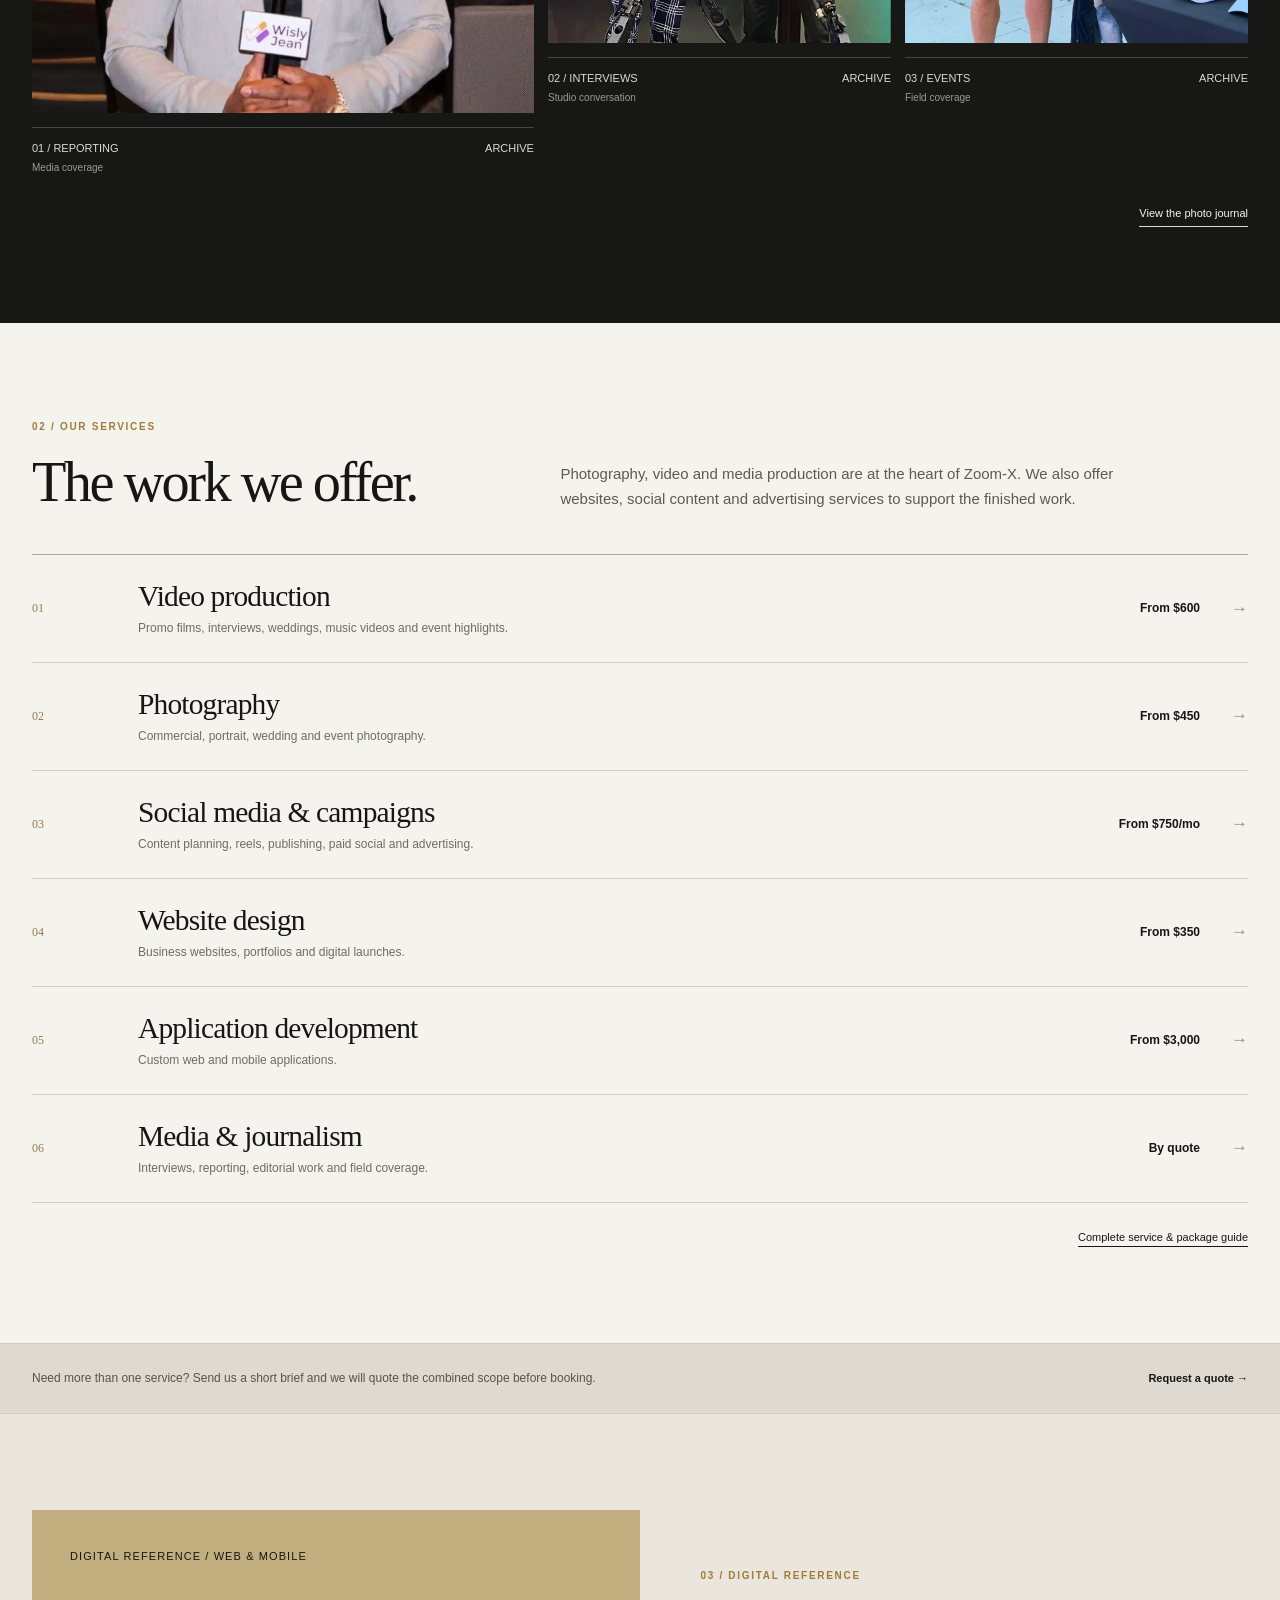
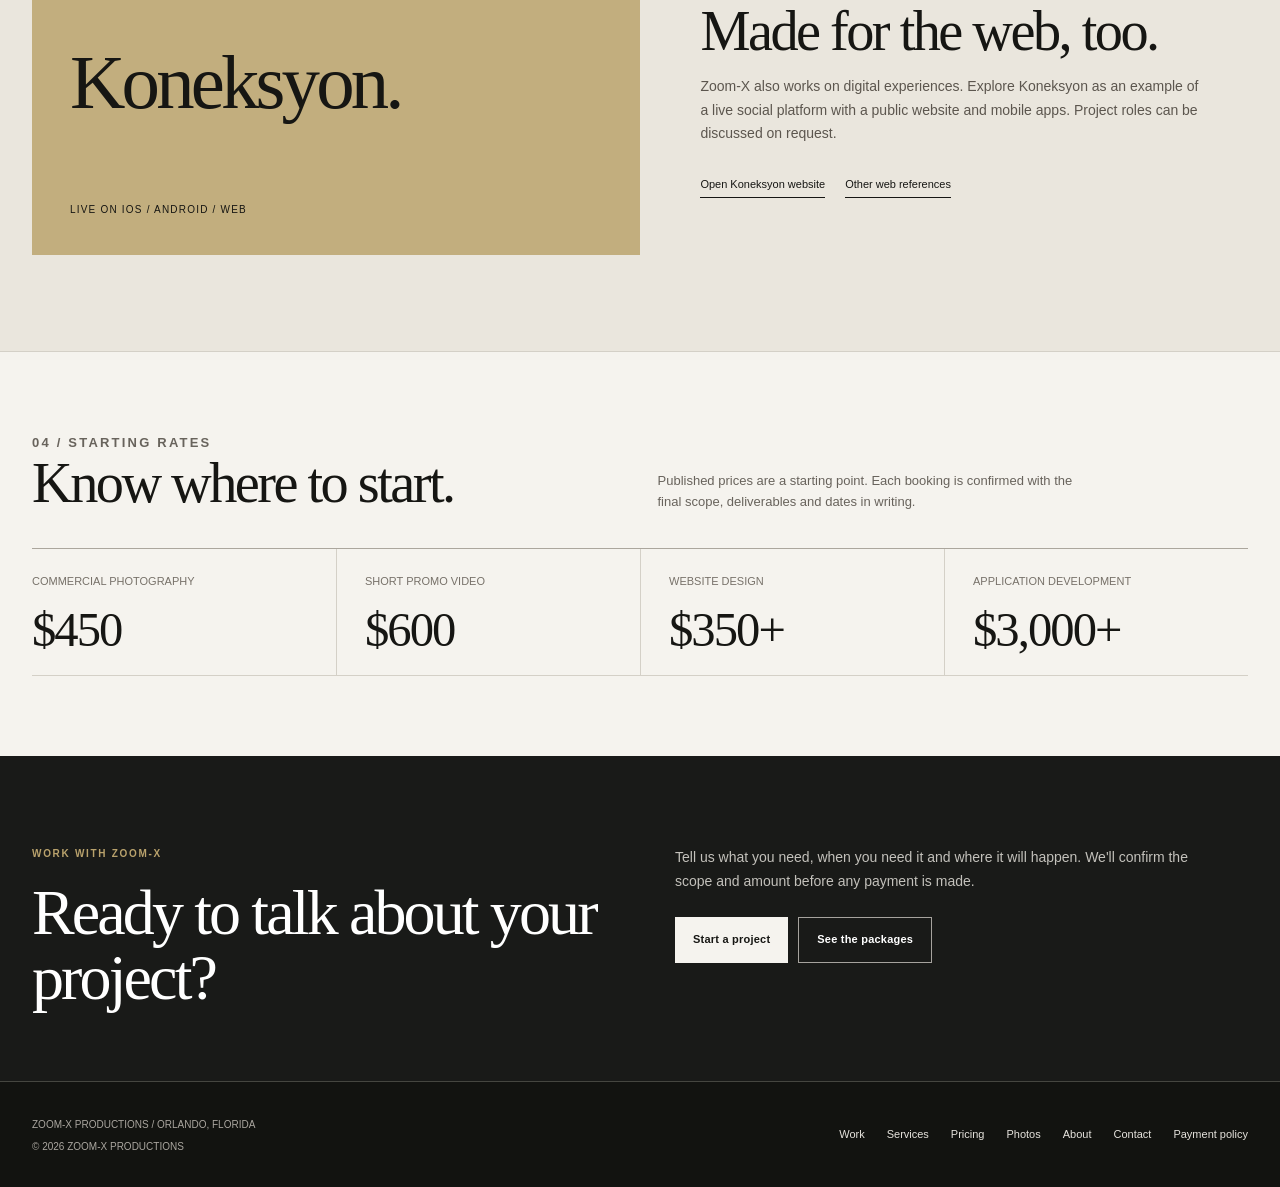
==== commit f440b6d1: "Refresh cached Zoom-X pricing styles and translations on index.html" ====
--- a/index.html
+++ b/index.html
@@ -6,7 +6,7 @@
 <meta name="theme-color" content="#f5f3ee">
 <meta name="description" content="Zoom-X Productions offers video production, photography, event coverage, social content, websites and advertising services in Orlando, Florida.">
 <title>Zoom-X Productions | Video, Photography & Digital</title>
-<link rel="stylesheet" href="assets/studio-v7.css?v=20261030-7">
+<link rel="stylesheet" href="assets/studio-v7.css?v=20261030-9">
 </head>
 <body>
 <a class="skip" href="#main">Skip to content</a>
--- a/assets/studio-v7.css
+++ b/assets/studio-v7.css
@@ -59,3 +59,8 @@
 @media(max-width:540px){.container{width:min(100% - 36px,1392px)}.head-inner{min-height:68px}.brand{width:78px}.head-nav{top:68px}.header-langs{gap:4px}.header-langs button{font-size:9px;padding:4px}.mobile-menu{padding:7px 10px;font-size:10px}.masthead span{font-size:8px}.masthead span:last-child{font-size:8px}.hero{padding:11px 0 34px}.hero-copy{padding:14px 0 23px}.hero-category{font-size:9px}.hero h1{font-size:clamp(37px,10vw,51px);line-height:1.015;letter-spacing:-.048em;max-width:13ch;margin:16px 0 17px}.hero-intro{font-size:13px;line-height:1.55;margin-bottom:20px;max-width:42ch}.action-primary,.action-secondary{min-height:42px;padding:11px 14px;font-size:10px}.hero-media{aspect-ratio:4/3}.hero-image-label{padding:12px;font-size:8px}.hero-image-label strong{font-size:9px}.below-hero{padding:13px 0}.below-hero strong,.below-hero a{font-size:9px}.section{padding:52px 0}.section-title{font-size:38px}.section-label{font-size:9px}.section-head{margin-bottom:22px}.editorial-grid{display:grid;grid-template-columns:1fr 1fr;gap:10px}.editorial-card:first-child{grid-column:1/-1}.editorial-card:first-child img{height:280px}.editorial-card img{height:190px}.editorial-card figcaption{font-size:9px;margin-top:8px;padding-top:8px}.editorial-card small{font-size:8px}.services{padding:54px 0}.service-intro{margin-bottom:22px}.service-intro>p{font-size:12px}.service-row{grid-template-columns:25px minmax(0,1fr) 85px;gap:10px;padding:17px 0}.service-row h3{font-size:22px}.service-row p{font-size:10px}.service-row .price{font-size:10px;white-space:nowrap}.service-row .arrow{display:none}.note .container{grid-template-columns:1fr}.note a{font-size:10px}.reference-visual{min-height:260px;padding:24px}.references-grid{gap:26px}.reference-copy p:not(.section-label){font-size:12px}.price-head{grid-template-columns:1fr;gap:15px}.price-items{grid-template-columns:1fr}.price-items a+a{border-left:0;padding-left:0}.price-items a{padding:16px 0}.price-items span{margin-bottom:6px}.price-items strong{font-size:40px}.bottom-cta{padding:58px 0}.bottom-cta h2{font-size:45px}.bottom-right p{font-size:13px}.footer-grid{grid-template-columns:1fr}.footer-links{gap:13px}.footer-links a{font-size:10px}}
 @media(max-width:540px){.hero-intro{font-size:14px}.service-row p{font-size:11px}.hero-image-label{font-size:9px}.hero-image-label strong{font-size:10px}}
 @media(prefers-reduced-motion:reduce){html{scroll-behavior:auto}}
+
+/* Zoom-X digital starting prices: website $350 / applications $3,000 */
+.price-items{grid-template-columns:repeat(4,minmax(0,1fr))}
+@media(min-width:541px) and (max-width:900px){.price-items{grid-template-columns:repeat(2,minmax(0,1fr))}.price-items a:nth-child(odd){border-left:0;padding-left:0}}
+@media(max-width:540px){.price-items{grid-template-columns:1fr}}
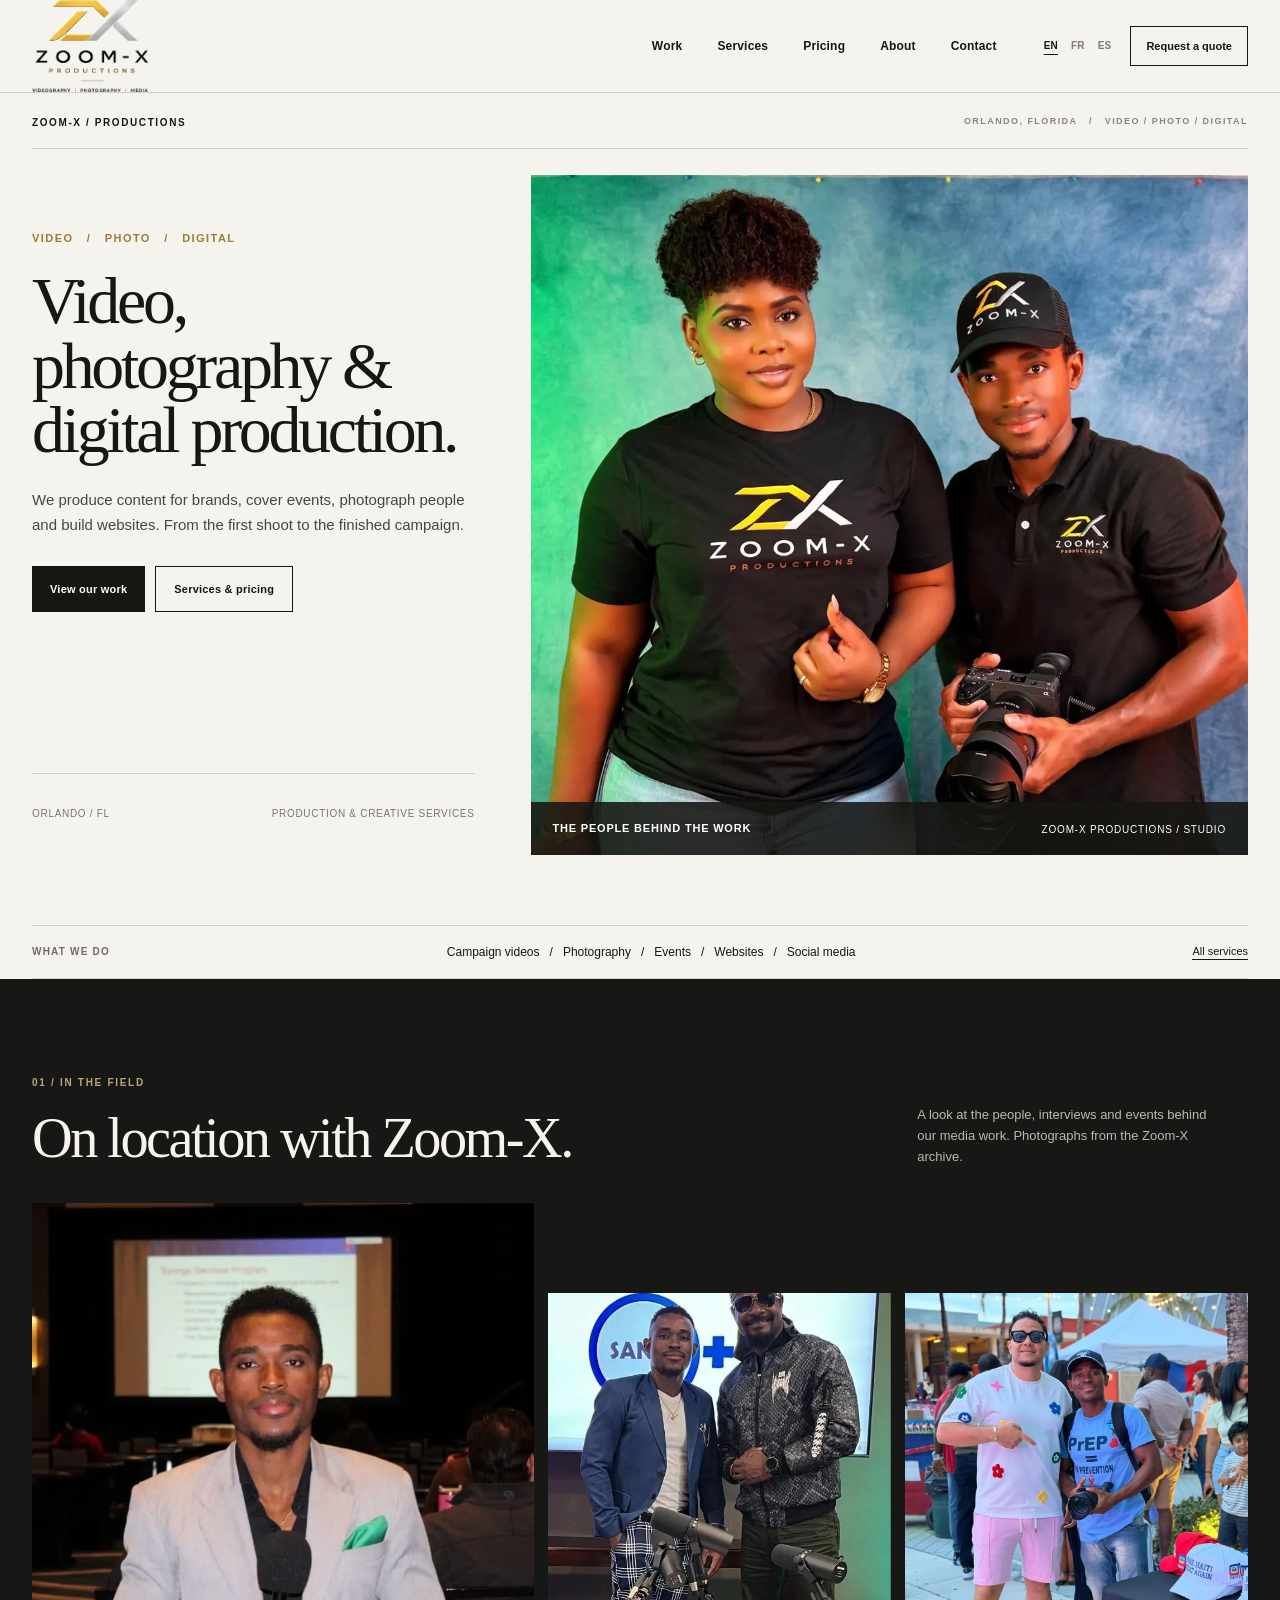
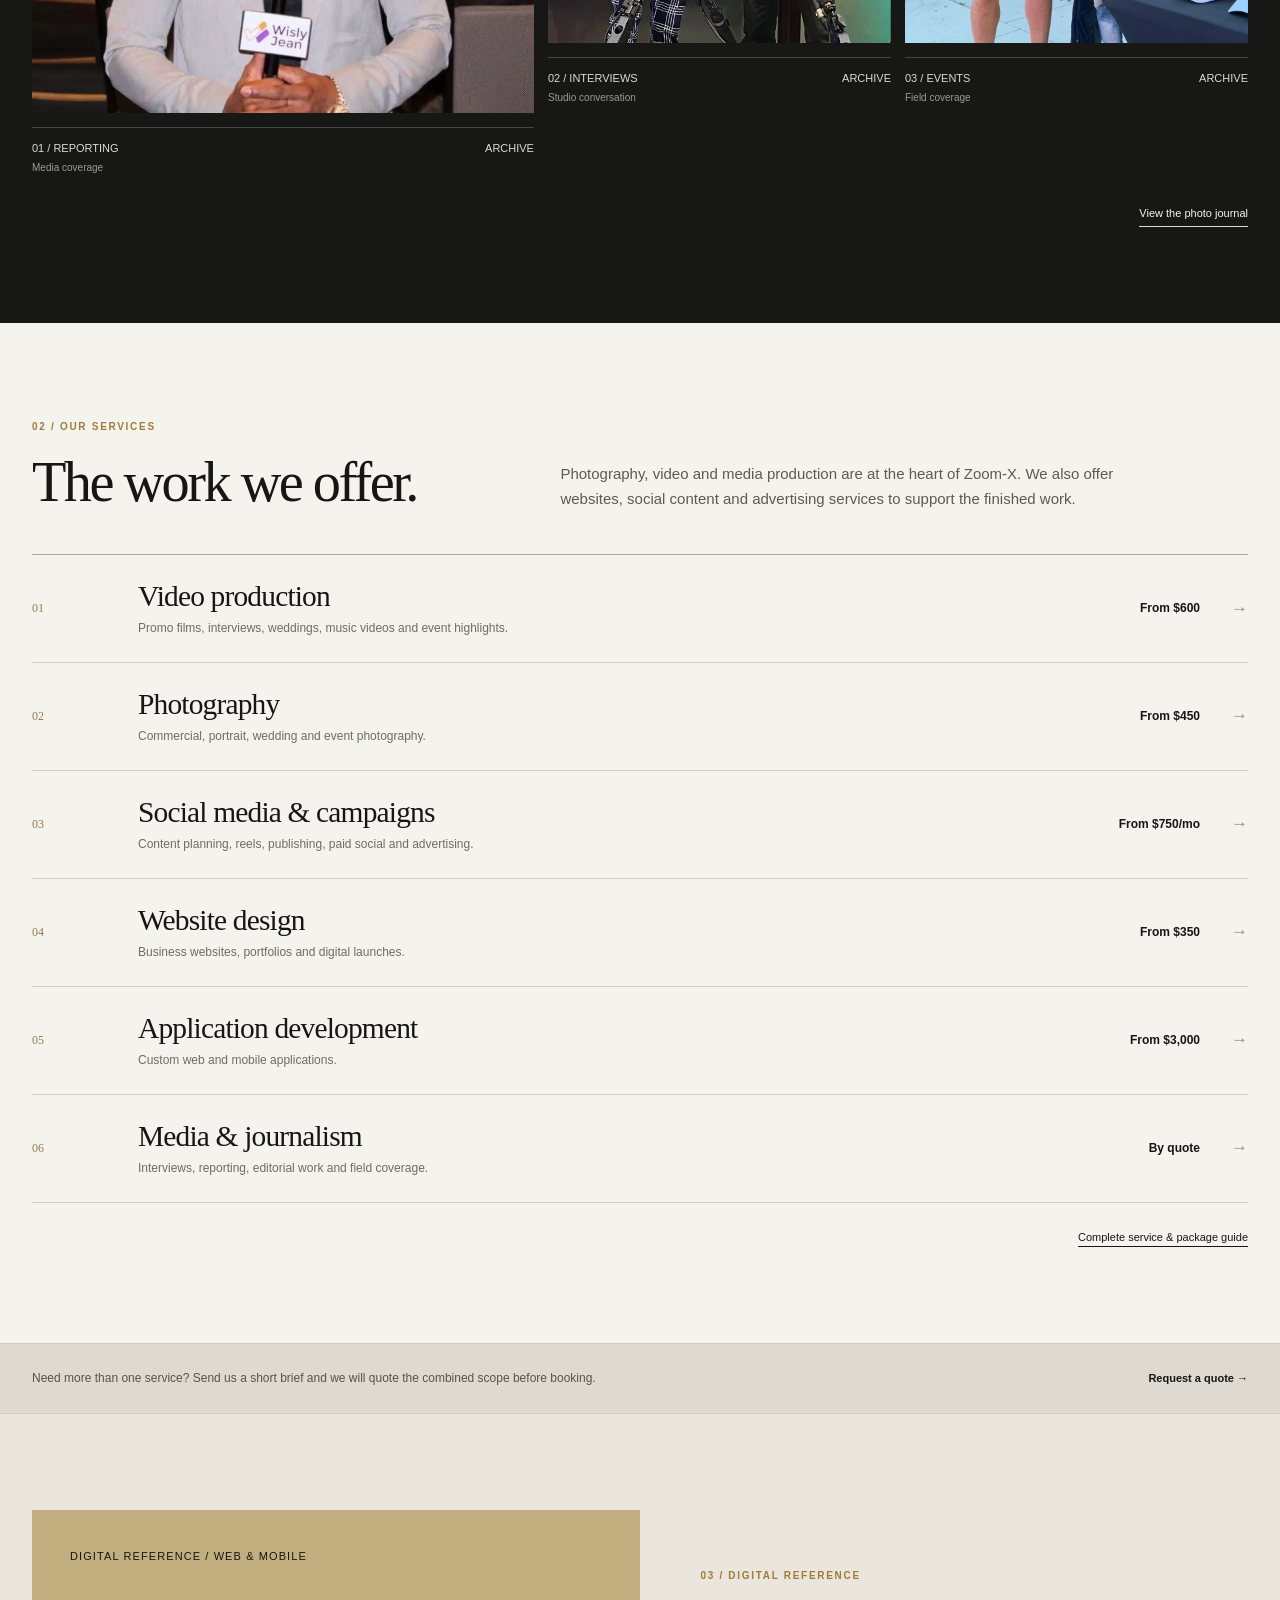
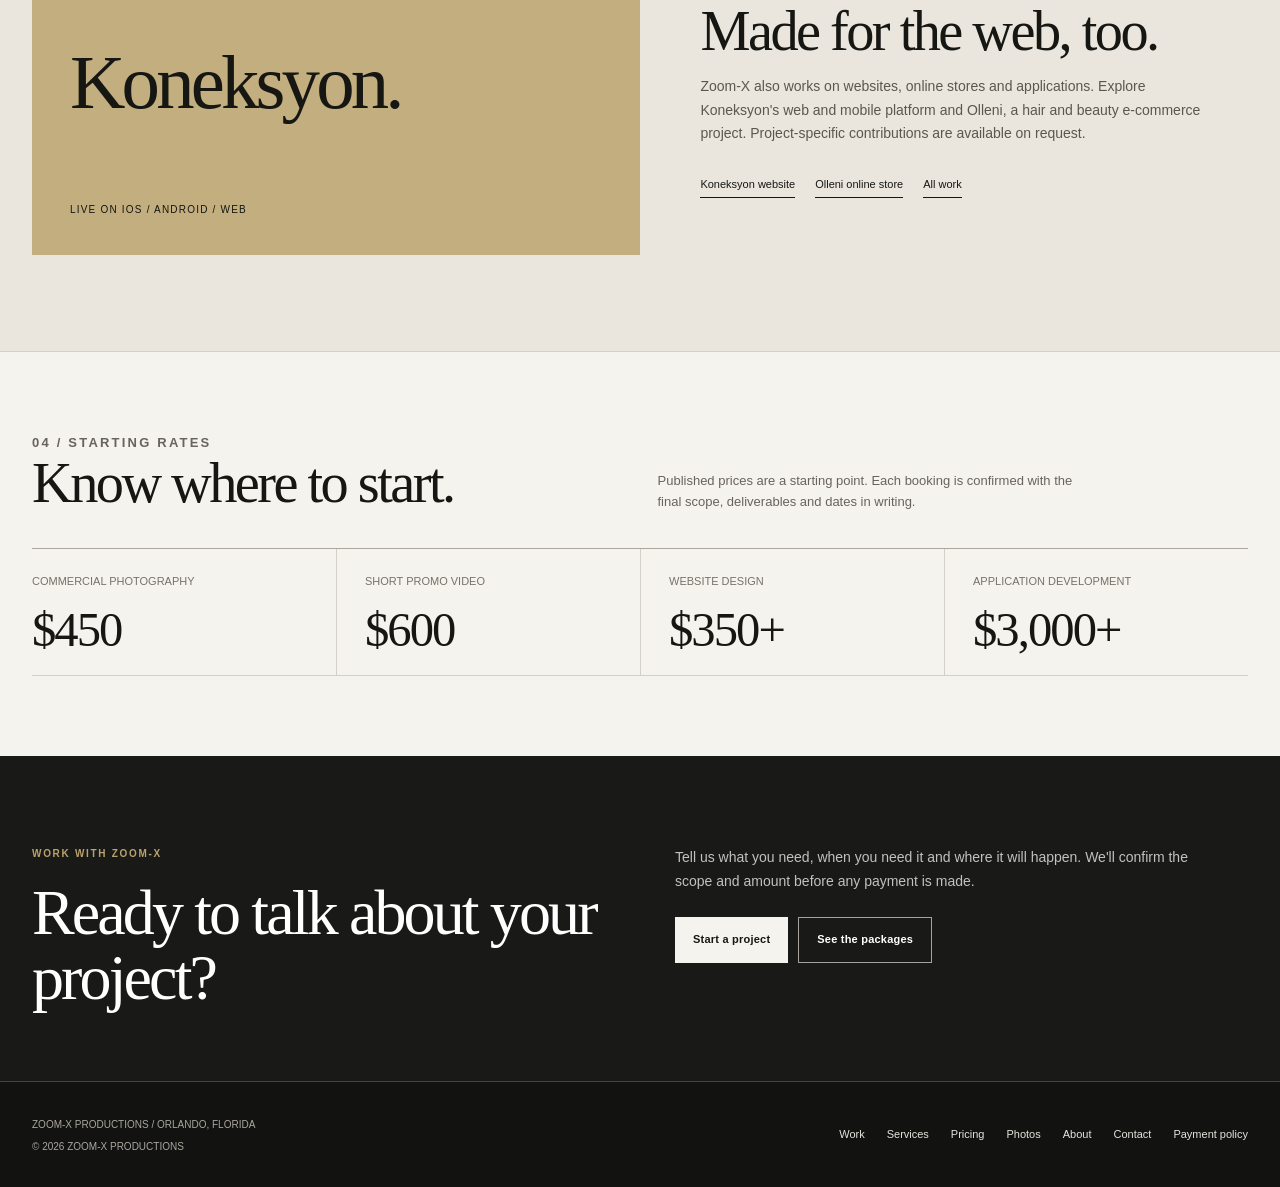
==== commit 975ce216: "Feature Olleni e-commerce work alongside Koneksyon on homepage" ====
--- a/index.html
+++ b/index.html
@@ -71,7 +71,7 @@
   <section class="section references" aria-labelledby="reference-title">
     <div class="container references-grid">
       <div class="reference-visual" aria-label="Koneksyon public digital platform"><span class="issue">DIGITAL REFERENCE / WEB &amp; MOBILE</span><h3>Koneksyon.</h3><p>LIVE ON IOS / ANDROID / WEB</p></div>
-      <div class="reference-copy"><p class="section-label">03 / DIGITAL REFERENCE</p><h2 id="reference-title" class="section-title" data-lang-key="reference.title">Made for the web, too.</h2><p data-lang-key="reference.desc">Zoom-X also works on digital experiences. Explore Koneksyon as an example of a live social platform with a public website and mobile apps. Project roles can be discussed on request.</p><div class="reference-links"><a href="https://koneksyondatingapp.com" target="_blank" rel="noopener noreferrer">Open Koneksyon website</a><a href="work.html">Other web references</a></div></div>
+      <div class="reference-copy"><p class="section-label">03 / DIGITAL REFERENCE</p><h2 id="reference-title" class="section-title" data-lang-key="reference.title">Made for the web, too.</h2><p data-lang-key="reference.desc">Zoom-X also works on websites, online stores and applications. Explore Koneksyon's web and mobile platform and Olleni, a hair and beauty e-commerce project. Project-specific contributions are available on request.</p><div class="reference-links"><a href="https://koneksyondatingapp.com" target="_blank" rel="noopener noreferrer" data-lang-key="reference.konLink">Koneksyon website</a><a href="https://olleniusa.com" target="_blank" rel="noopener noreferrer" data-lang-key="reference.olleniLink">Olleni online store</a><a href="work.html" data-lang-key="reference.allLink">All work</a></div></div>
     </div>
   </section>
   <section class="price-banner" aria-labelledby="price-title"><div class="container"><div class="price-head"><div><p class="section-label">04 / STARTING RATES</p><h2 class="section-title" id="price-title" data-lang-key="prices.title">Know where to start.</h2></div><p data-lang-key="prices.desc">Published prices are a starting point. Each booking is confirmed with the final scope, deliverables and dates in writing.</p></div><div class="price-items"><a href="pricing.html#photo"><span>COMMERCIAL PHOTOGRAPHY</span><strong>$450</strong></a><a href="pricing.html#promo"><span>SHORT PROMO VIDEO</span><strong>$600</strong></a><a href="pricing.html#web"><span data-lang-key="prices.websiteLabel">WEBSITE DESIGN</span><strong>$350+</strong></a><a href="pricing.html#apps"><span data-lang-key="prices.appLabel">APPLICATION DEVELOPMENT</span><strong>$3,000+</strong></a></div></div></section>
@@ -85,8 +85,8 @@
 document.addEventListener('keydown',e=>{if(e.key==='Escape'&&nav?.classList.contains('open')){nav.classList.remove('open');menu.setAttribute('aria-expanded','false');menu.textContent='MENU'}});
 const i18n={
  en:{},
- fr:{'nav.work':'Projets','nav.services':'Services','nav.pricing':'Tarifs','nav.about':'A propos','nav.contact':'Contact','nav.cta':'Demander un devis','hero.label':'VIDEO / PHOTO / DIGITAL','hero.title':'Production video, photographie et creation digitale.','hero.desc':'Nous produisons des contenus pour les marques, couvrons les evenements, realisons des photographies et creons des sites web. Du premier tournage a la campagne finale.','hero.work':'Voir les projets','hero.price':'Services et tarifs','field.title':'Zoom-X sur le terrain.','field.desc':'Reportages, entretiens et evenements issus des archives photographiques de Zoom-X.','services.title':'Nos prestations.','services.desc':'La video, la photographie et la production media sont au coeur de Zoom-X. Nous proposons aussi des sites web, contenus sociaux et campagnes publicitaires.','service.video':'Production video','service.videoDesc':'Videos promotionnelles, interviews, mariages, clips et evenements.','service.photo':'Photographie','service.photoDesc':'Photographie commerciale, portraits, mariages et evenements.','service.social':'Reseaux sociaux et campagnes','service.socialDesc':'Planification, reels, publications et publicite digitale.','service.web':'Creation de sites web','service.webDesc':'Sites pour entreprises, portfolios et lancements digitaux.','service.app':'Développement d’applications','service.appDesc':'Applications web et mobiles sur mesure.','price.web':'À partir de 350 $','price.app':'À partir de 3 000 $','prices.websiteLabel':'CRÉATION DE SITES WEB','prices.appLabel':'DÉVELOPPEMENT D’APPLICATIONS','service.media':'Journalisme et medias','service.mediaDesc':'Interviews, reportages et couverture sur le terrain.','service.quote':'Sur devis','services.price':'Guide complet des services et tarifs','note.copy':'Besoin de plusieurs services ? Envoyez un resume pour obtenir un devis avant reservation.','reference.title':'Nous creons aussi pour le web.','reference.desc':'Decouvrez Koneksyon, un exemple de plateforme sociale avec site web et applications mobiles. Les contributions exactes sont disponibles sur demande.','prices.title':'Des tarifs pour commencer.','prices.desc':'Les tarifs publies sont indicatifs. Le perimetre, les livrables et la date sont confirmes par ecrit.','cta.title':'Parlons de votre projet.','cta.desc':'Expliquez votre besoin, la date et le lieu. Nous confirmerons le prix avant tout paiement.'},
- es:{'nav.work':'Trabajos','nav.services':'Servicios','nav.pricing':'Precios','nav.about':'Nosotros','nav.contact':'Contacto','nav.cta':'Pedir presupuesto','hero.label':'VIDEO / FOTO / DIGITAL','hero.title':'Produccion de video, fotografia y trabajo digital.','hero.desc':'Producimos contenido para marcas, cubrimos eventos, fotografiamos personas y creamos sitios web. Desde el primer rodaje hasta la campana terminada.','hero.work':'Ver trabajos','hero.price':'Servicios y precios','field.title':'Zoom-X en el terreno.','field.desc':'Personas, entrevistas y eventos del archivo fotografico de Zoom-X.','services.title':'Nuestros servicios.','services.desc':'Video, fotografia y produccion de medios son la base de Zoom-X. Tambien ofrecemos sitios web, contenido social y publicidad.','service.video':'Produccion de video','service.videoDesc':'Videos promocionales, entrevistas, bodas, musica y eventos.','service.photo':'Fotografia','service.photoDesc':'Fotos comerciales, retratos, bodas y eventos.','service.social':'Redes sociales y campanas','service.socialDesc':'Planificacion, reels, publicacion y anuncios digitales.','service.web':'Diseno de sitios web','service.webDesc':'Sitios de negocios, portafolios y lanzamientos digitales.','service.app':'Desarrollo de aplicaciones','service.appDesc':'Aplicaciones web y móviles a medida.','price.web':'Desde $350','price.app':'Desde $3,000','prices.websiteLabel':'DISEÑO DE SITIOS WEB','prices.appLabel':'DESARROLLO DE APLICACIONES','service.media':'Periodismo y medios','service.mediaDesc':'Entrevistas, reportajes y cobertura editorial.','service.quote':'Por cotizacion','services.price':'Guia completa de servicios y precios','note.copy':'Necesitas varios servicios? Envia un resumen para recibir una cotizacion antes de reservar.','reference.title':'Tambien creamos para la web.','reference.desc':'Explora Koneksyon como ejemplo de una plataforma social con web y aplicaciones. Los creditos se pueden revisar a pedido.','prices.title':'Precios para comenzar.','prices.desc':'Los precios publicados son iniciales. El alcance, los entregables y las fechas se confirman por escrito.','cta.title':'Hablemos de tu proyecto.','cta.desc':'Dinos que necesitas, cuando y donde. Confirmaremos el precio antes del pago.'}
+ fr:{'nav.work':'Projets','nav.services':'Services','nav.pricing':'Tarifs','nav.about':'A propos','nav.contact':'Contact','nav.cta':'Demander un devis','hero.label':'VIDEO / PHOTO / DIGITAL','hero.title':'Production video, photographie et creation digitale.','hero.desc':'Nous produisons des contenus pour les marques, couvrons les evenements, realisons des photographies et creons des sites web. Du premier tournage a la campagne finale.','hero.work':'Voir les projets','hero.price':'Services et tarifs','field.title':'Zoom-X sur le terrain.','field.desc':'Reportages, entretiens et evenements issus des archives photographiques de Zoom-X.','services.title':'Nos prestations.','services.desc':'La video, la photographie et la production media sont au coeur de Zoom-X. Nous proposons aussi des sites web, contenus sociaux et campagnes publicitaires.','service.video':'Production video','service.videoDesc':'Videos promotionnelles, interviews, mariages, clips et evenements.','service.photo':'Photographie','service.photoDesc':'Photographie commerciale, portraits, mariages et evenements.','service.social':'Reseaux sociaux et campagnes','service.socialDesc':'Planification, reels, publications et publicite digitale.','service.web':'Creation de sites web','service.webDesc':'Sites pour entreprises, portfolios et lancements digitaux.','service.app':'Développement d’applications','service.appDesc':'Applications web et mobiles sur mesure.','price.web':'À partir de 350 $','price.app':'À partir de 3 000 $','prices.websiteLabel':'CRÉATION DE SITES WEB','prices.appLabel':'DÉVELOPPEMENT D’APPLICATIONS','service.media':'Journalisme et medias','service.mediaDesc':'Interviews, reportages et couverture sur le terrain.','service.quote':'Sur devis','services.price':'Guide complet des services et tarifs','note.copy':'Besoin de plusieurs services ? Envoyez un resume pour obtenir un devis avant reservation.','reference.title':'Nous creons aussi pour le web.','reference.desc':'Zoom-X realise aussi des sites web, boutiques en ligne et applications. Decouvrez Koneksyon, plateforme web et mobile, et Olleni, boutique en ligne de produits capillaires et de beaute. Contributions detaillees sur demande.','reference.konLink':'Site web Koneksyon','reference.olleniLink':'Boutique en ligne Olleni','reference.allLink':'Tous les projets','prices.title':'Des tarifs pour commencer.','prices.desc':'Les tarifs publies sont indicatifs. Le perimetre, les livrables et la date sont confirmes par ecrit.','cta.title':'Parlons de votre projet.','cta.desc':'Expliquez votre besoin, la date et le lieu. Nous confirmerons le prix avant tout paiement.'},
+ es:{'nav.work':'Trabajos','nav.services':'Servicios','nav.pricing':'Precios','nav.about':'Nosotros','nav.contact':'Contacto','nav.cta':'Pedir presupuesto','hero.label':'VIDEO / FOTO / DIGITAL','hero.title':'Produccion de video, fotografia y trabajo digital.','hero.desc':'Producimos contenido para marcas, cubrimos eventos, fotografiamos personas y creamos sitios web. Desde el primer rodaje hasta la campana terminada.','hero.work':'Ver trabajos','hero.price':'Servicios y precios','field.title':'Zoom-X en el terreno.','field.desc':'Personas, entrevistas y eventos del archivo fotografico de Zoom-X.','services.title':'Nuestros servicios.','services.desc':'Video, fotografia y produccion de medios son la base de Zoom-X. Tambien ofrecemos sitios web, contenido social y publicidad.','service.video':'Produccion de video','service.videoDesc':'Videos promocionales, entrevistas, bodas, musica y eventos.','service.photo':'Fotografia','service.photoDesc':'Fotos comerciales, retratos, bodas y eventos.','service.social':'Redes sociales y campanas','service.socialDesc':'Planificacion, reels, publicacion y anuncios digitales.','service.web':'Diseno de sitios web','service.webDesc':'Sitios de negocios, portafolios y lanzamientos digitales.','service.app':'Desarrollo de aplicaciones','service.appDesc':'Aplicaciones web y móviles a medida.','price.web':'Desde $350','price.app':'Desde $3,000','prices.websiteLabel':'DISEÑO DE SITIOS WEB','prices.appLabel':'DESARROLLO DE APLICACIONES','service.media':'Periodismo y medios','service.mediaDesc':'Entrevistas, reportajes y cobertura editorial.','service.quote':'Por cotizacion','services.price':'Guia completa de servicios y precios','note.copy':'Necesitas varios servicios? Envia un resumen para recibir una cotizacion antes de reservar.','reference.title':'Tambien creamos para la web.','reference.desc':'Zoom-X tambien crea sitios web, tiendas en linea y aplicaciones. Explora Koneksyon, una plataforma web y movil, y Olleni, una tienda en linea de belleza y cuidado capilar. Detalles del trabajo disponibles a pedido.','reference.konLink':'Sitio web Koneksyon','reference.olleniLink':'Tienda en linea Olleni','reference.allLink':'Todos los proyectos','prices.title':'Precios para comenzar.','prices.desc':'Los precios publicados son iniciales. El alcance, los entregables y las fechas se confirman por escrito.','cta.title':'Hablemos de tu proyecto.','cta.desc':'Dinos que necesitas, cuando y donde. Confirmaremos el precio antes del pago.'}
 };
 function setLanguage(lang){if(!i18n[lang])lang='en';document.documentElement.lang=lang;document.querySelectorAll('[data-language]').forEach(b=>b.classList.toggle('active',b.dataset.language===lang));document.querySelectorAll('[data-lang-key]').forEach(el=>{const val=i18n[lang][el.dataset.langKey];if(val)el.textContent=val});try{localStorage.setItem('zoomx-lang',lang)}catch(e){}}
 const original=Object.fromEntries([...document.querySelectorAll('[data-lang-key]')].map(el=>[el.dataset.langKey,el.textContent]));i18n.en=original;
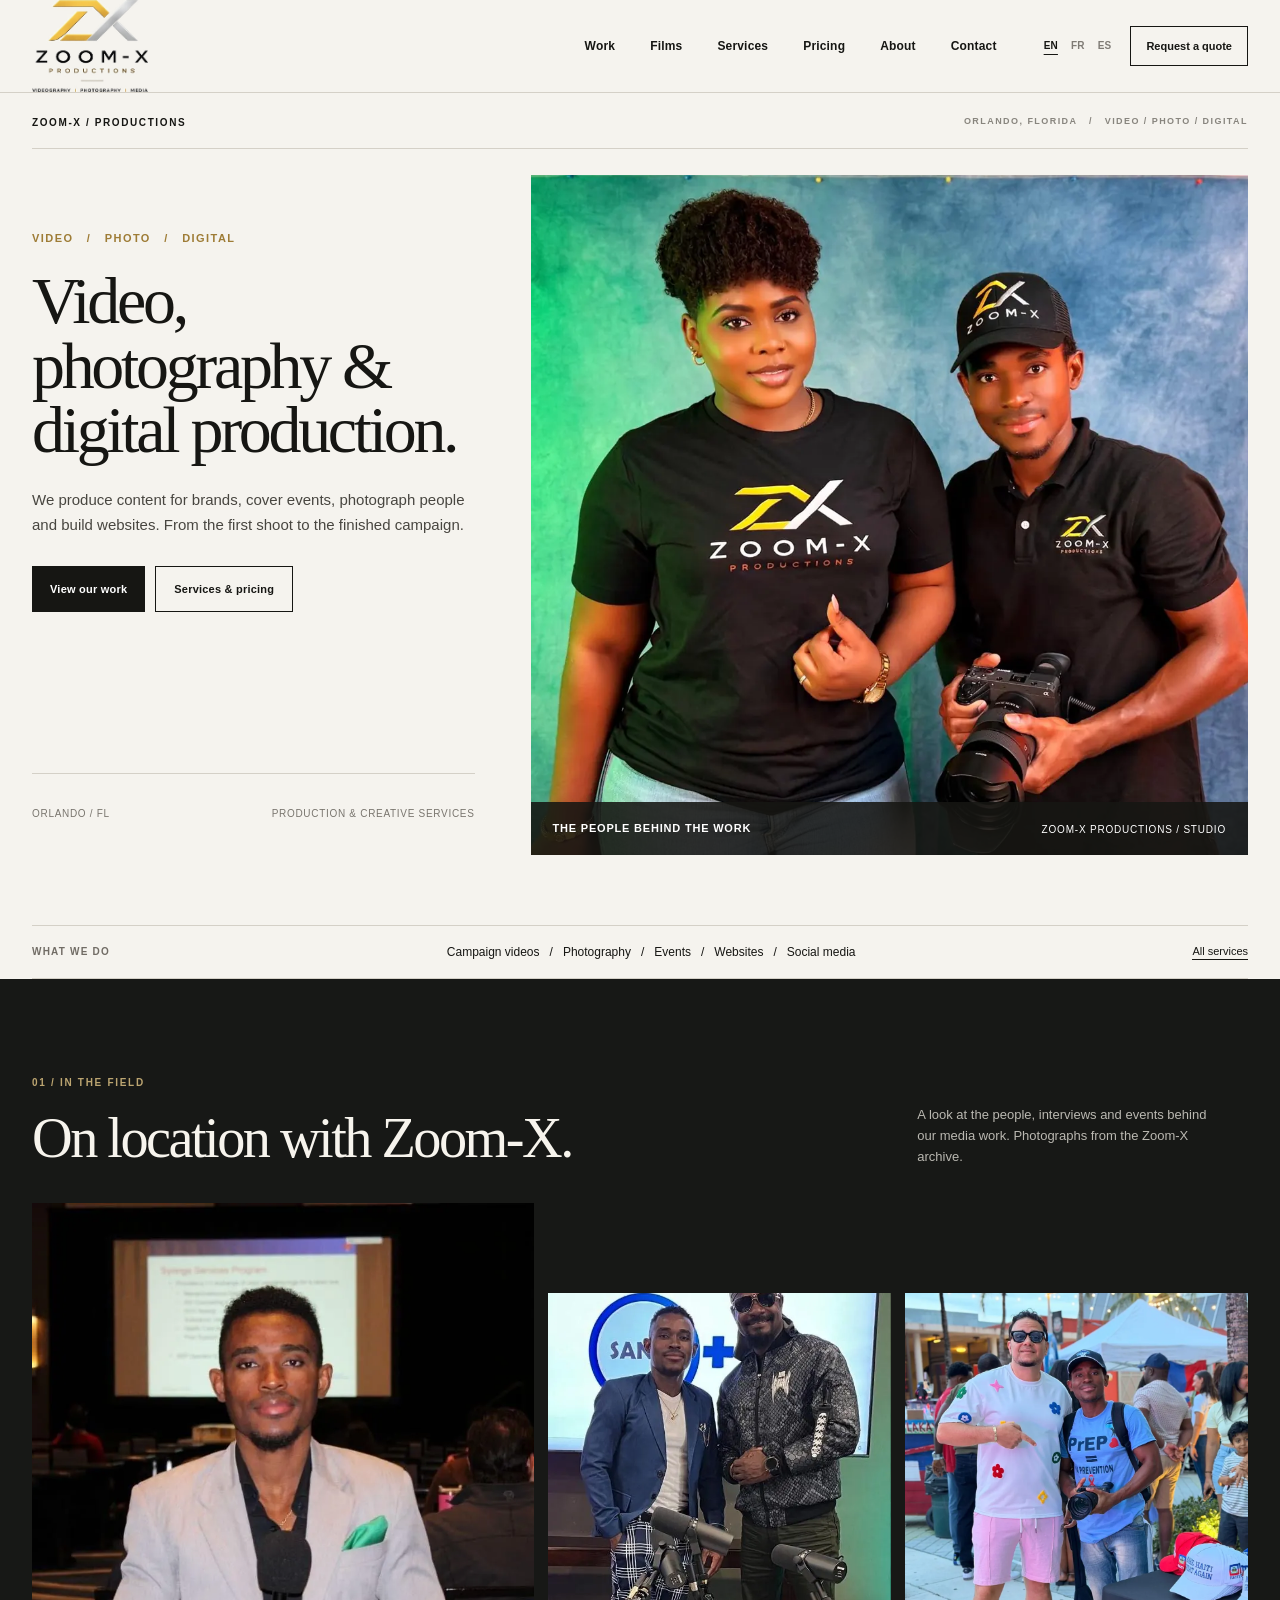
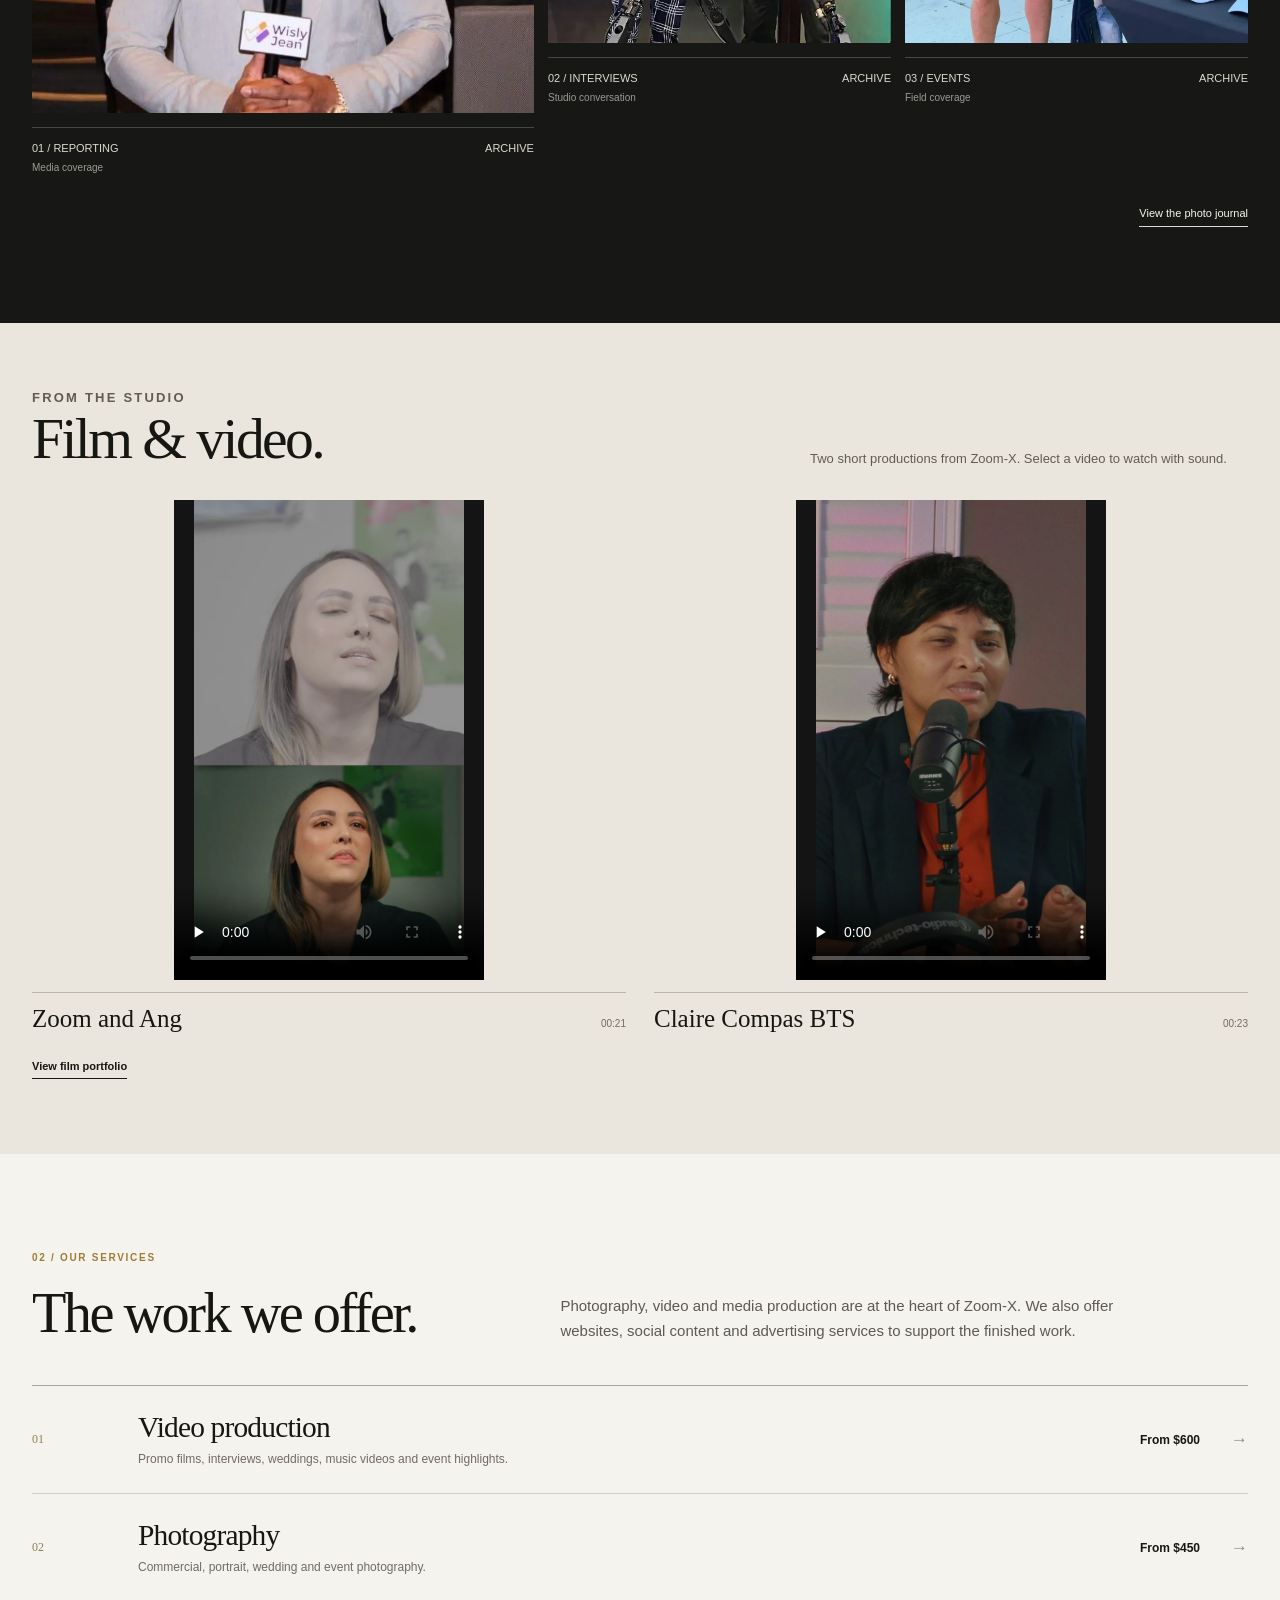
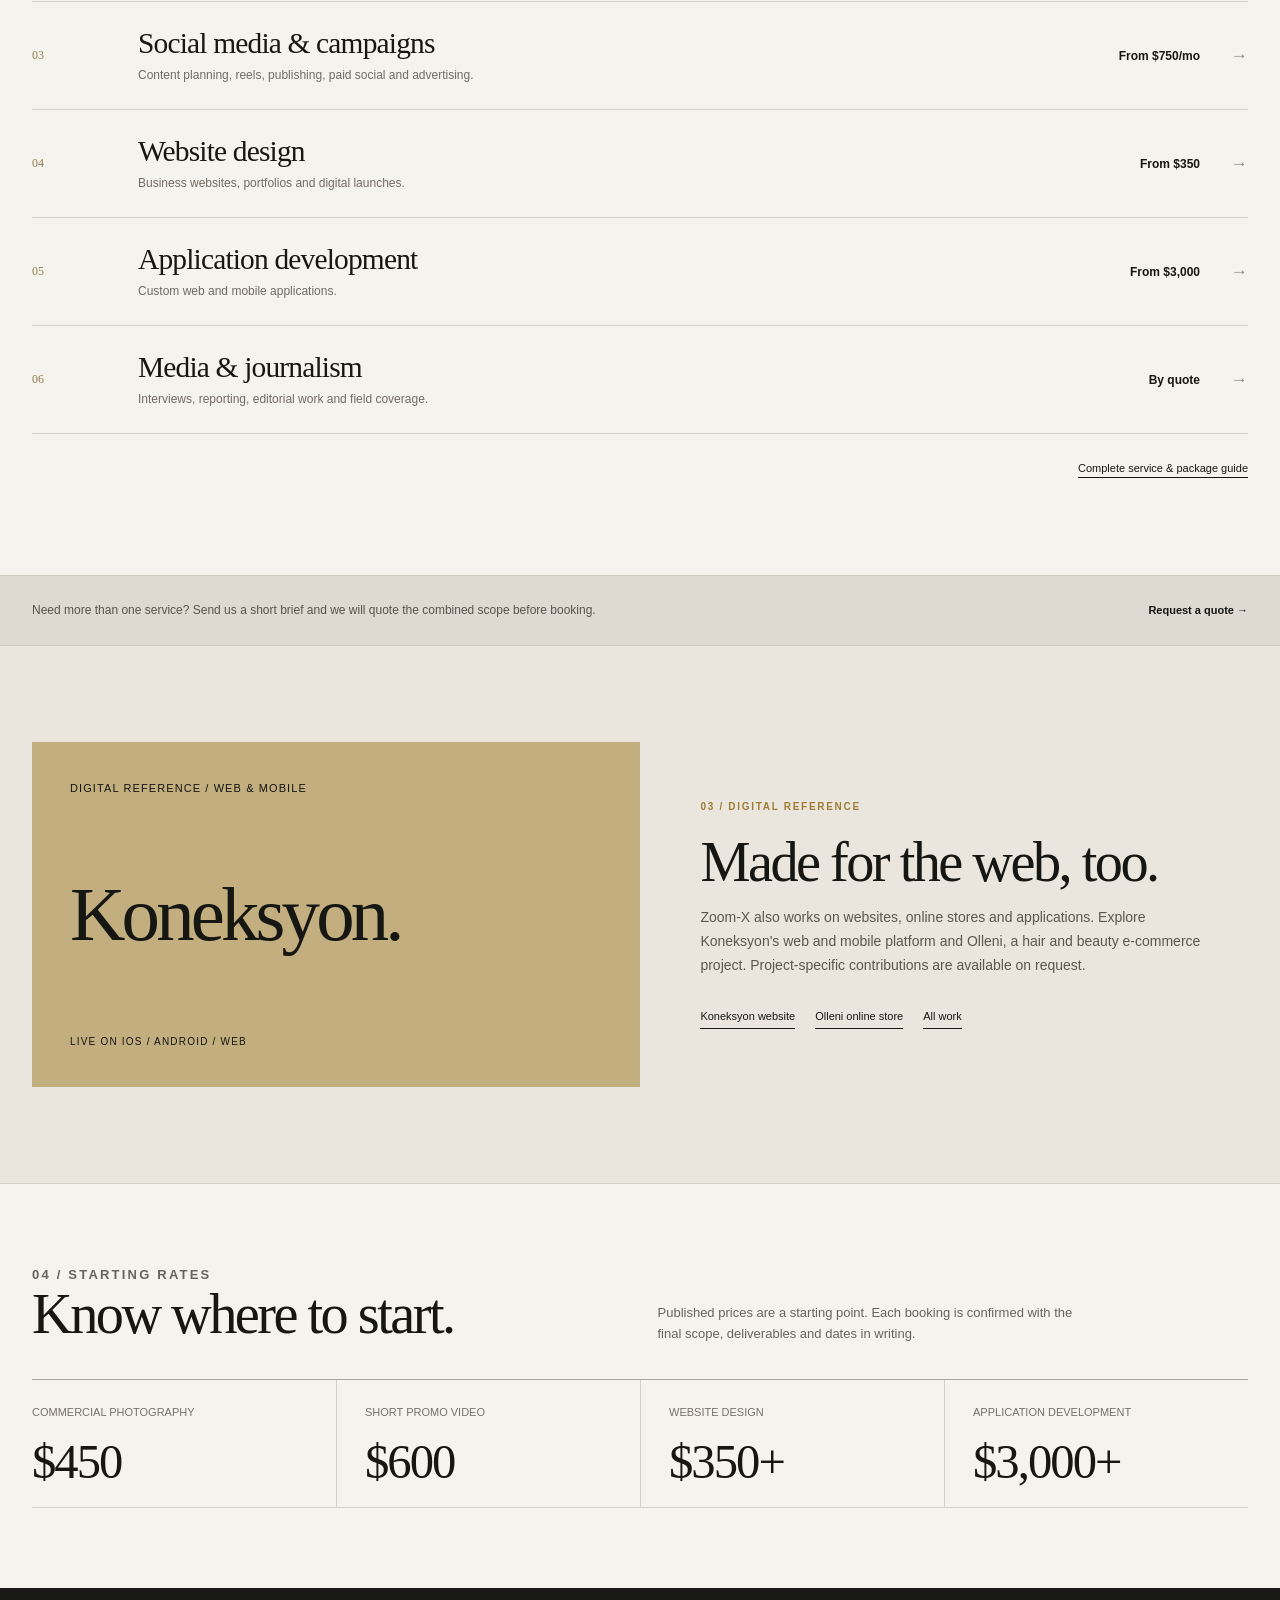
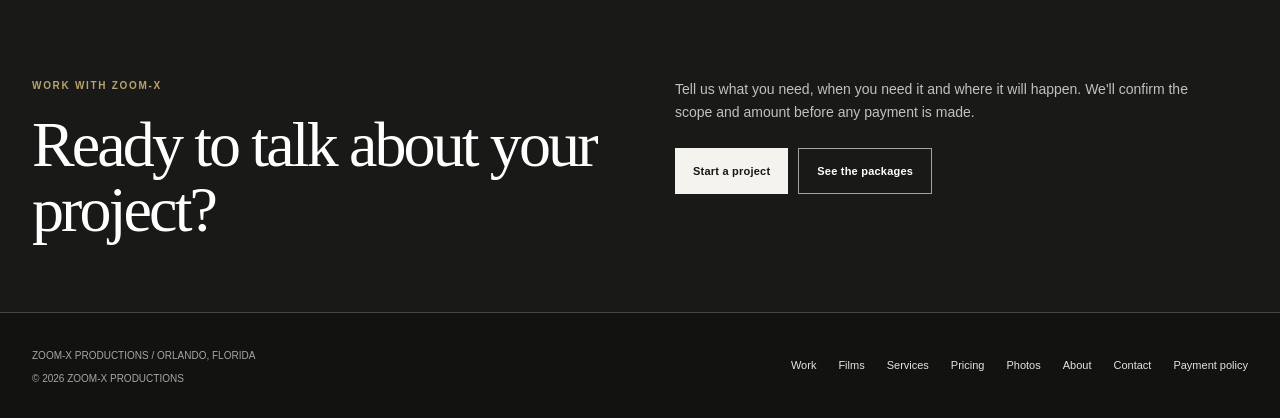
==== commit c4229785: "Feature Zoom-X videos on homepage and portfolio with translations" ====
--- a/index.html
+++ b/index.html
@@ -7,6 +7,7 @@
 <meta name="description" content="Zoom-X Productions offers video production, photography, event coverage, social content, websites and advertising services in Orlando, Florida.">
 <title>Zoom-X Productions | Video, Photography & Digital</title>
 <link rel="stylesheet" href="assets/studio-v7.css?v=20261030-9">
+<link rel="stylesheet" href="assets/films.css?v=20261030-1">
 </head>
 <body>
 <a class="skip" href="#main">Skip to content</a>
@@ -14,7 +15,7 @@
   <div class="container head-inner">
     <a class="brand" href="index.html" aria-label="Zoom-X Productions home"><img src="assets/zoomx-logo.png?v=20261030-png" alt="Zoom-X Productions"></a>
     <nav class="head-nav" id="primary-nav" aria-label="Primary navigation">
-      <a href="work.html" data-lang-key="nav.work">Work</a><a href="services.html" data-lang-key="nav.services">Services</a><a href="pricing.html" data-lang-key="nav.pricing">Pricing</a><a href="about.html" data-lang-key="nav.about">About</a><a href="contact.html" data-lang-key="nav.contact">Contact</a>
+      <a href="work.html" data-lang-key="nav.work">Work</a><a href="videos.html" data-lang-key="nav.films">Films</a><a href="services.html" data-lang-key="nav.services">Services</a><a href="pricing.html" data-lang-key="nav.pricing">Pricing</a><a href="about.html" data-lang-key="nav.about">About</a><a href="contact.html" data-lang-key="nav.contact">Contact</a>
     </nav>
     <div class="header-right">
       <div class="header-langs" role="group" aria-label="Select language"><button type="button" data-language="en" class="active">EN</button><button type="button" data-language="fr">FR</button><button type="button" data-language="es">ES</button></div>
@@ -53,7 +54,8 @@
       </div><div class="editorial-footer"><a href="gallery.html">View the photo journal</a></div>
     </div>
   </section>
-  <section class="section services" aria-labelledby="services-title">
+  <section class="zxfilm-feature" aria-labelledby="home-films-heading"><div class="container"><div class="zxfilm-feature-heading"><div><p class="section-label" data-lang-key="films.home.kicker">FROM THE STUDIO</p><h2 id="home-films-heading" data-lang-key="films.home.heading">Film &amp; video.</h2></div><p data-lang-key="films.home.copy">Two short productions from Zoom-X. Select a video to watch with sound.</p></div><div class="zxfilm-feature-grid"><article><div class="zxfilm-feature-visual"><video controls playsinline preload="none" poster="assets/video-portfolio/Zoom-and-Ang-poster.webp" width="720" height="1280"><source src="assets/video-portfolio/Zoom-and-Ang-web.mp4" type="video/mp4"><a href="videos.html">Watch on the film page</a></video></div><div class="zxfilm-feature-caption"><strong>Zoom and Ang</strong><span>00:21</span></div></article><article><div class="zxfilm-feature-visual"><video controls playsinline preload="none" poster="assets/video-portfolio/Claire-Compas-BTS-poster.webp" width="720" height="1280"><source src="assets/video-portfolio/Claire-Compas-BTS-web.mp4" type="video/mp4"><a href="videos.html">Watch on the film page</a></video></div><div class="zxfilm-feature-caption"><strong>Claire Compas BTS</strong><span>00:23</span></div></article></div><a class="zxfilm-feature-all" href="videos.html" data-lang-key="films.home.more">View film portfolio</a></div></section>
+<section class="section services" aria-labelledby="services-title">
     <div class="container">
       <div class="service-intro"><div><p class="section-label">02 / OUR SERVICES</p><h2 id="services-title" class="section-title" data-lang-key="services.title">The work we offer.</h2></div><p data-lang-key="services.desc">Photography, video and media production are at the heart of Zoom-X. We also offer websites, social content and advertising services to support the finished work.</p></div>
       <div class="service-list">
@@ -77,7 +79,7 @@
   <section class="price-banner" aria-labelledby="price-title"><div class="container"><div class="price-head"><div><p class="section-label">04 / STARTING RATES</p><h2 class="section-title" id="price-title" data-lang-key="prices.title">Know where to start.</h2></div><p data-lang-key="prices.desc">Published prices are a starting point. Each booking is confirmed with the final scope, deliverables and dates in writing.</p></div><div class="price-items"><a href="pricing.html#photo"><span>COMMERCIAL PHOTOGRAPHY</span><strong>$450</strong></a><a href="pricing.html#promo"><span>SHORT PROMO VIDEO</span><strong>$600</strong></a><a href="pricing.html#web"><span data-lang-key="prices.websiteLabel">WEBSITE DESIGN</span><strong>$350+</strong></a><a href="pricing.html#apps"><span data-lang-key="prices.appLabel">APPLICATION DEVELOPMENT</span><strong>$3,000+</strong></a></div></div></section>
   <section class="bottom-cta" aria-labelledby="cta-title"><div class="container bottom-grid"><div><p class="section-label">WORK WITH ZOOM-X</p><h2 id="cta-title" data-lang-key="cta.title">Ready to talk about your project?</h2></div><div class="bottom-right"><p data-lang-key="cta.desc">Tell us what you need, when you need it and where it will happen. We'll confirm the scope and amount before any payment is made.</p><div class="hero-buttons"><a class="action-primary" href="contact.html">Start a project</a><a class="action-secondary" href="pricing.html">See the packages</a></div></div></div></section>
 </main>
-<footer class="site-footer"><div class="container footer-grid"><div><small>ZOOM-X PRODUCTIONS / ORLANDO, FLORIDA<br>&copy; <span id="year">2026</span> ZOOM-X PRODUCTIONS</small></div><div class="footer-links"><a href="work.html">Work</a><a href="services.html">Services</a><a href="pricing.html">Pricing</a><a href="gallery.html">Photos</a><a href="about.html">About</a><a href="contact.html">Contact</a><a href="booking-terms.html">Payment policy</a></div></div></footer>
+<footer class="site-footer"><div class="container footer-grid"><div><small>ZOOM-X PRODUCTIONS / ORLANDO, FLORIDA<br>&copy; <span id="year">2026</span> ZOOM-X PRODUCTIONS</small></div><div class="footer-links"><a href="work.html">Work</a><a href="videos.html">Films</a><a href="services.html">Services</a><a href="pricing.html">Pricing</a><a href="gallery.html">Photos</a><a href="about.html">About</a><a href="contact.html">Contact</a><a href="booking-terms.html">Payment policy</a></div></div></footer>
 <script>
 (()=>{
 const menu=document.querySelector('.mobile-menu'),nav=document.querySelector('.head-nav');
@@ -88,6 +90,7 @@
  fr:{'nav.work':'Projets','nav.services':'Services','nav.pricing':'Tarifs','nav.about':'A propos','nav.contact':'Contact','nav.cta':'Demander un devis','hero.label':'VIDEO / PHOTO / DIGITAL','hero.title':'Production video, photographie et creation digitale.','hero.desc':'Nous produisons des contenus pour les marques, couvrons les evenements, realisons des photographies et creons des sites web. Du premier tournage a la campagne finale.','hero.work':'Voir les projets','hero.price':'Services et tarifs','field.title':'Zoom-X sur le terrain.','field.desc':'Reportages, entretiens et evenements issus des archives photographiques de Zoom-X.','services.title':'Nos prestations.','services.desc':'La video, la photographie et la production media sont au coeur de Zoom-X. Nous proposons aussi des sites web, contenus sociaux et campagnes publicitaires.','service.video':'Production video','service.videoDesc':'Videos promotionnelles, interviews, mariages, clips et evenements.','service.photo':'Photographie','service.photoDesc':'Photographie commerciale, portraits, mariages et evenements.','service.social':'Reseaux sociaux et campagnes','service.socialDesc':'Planification, reels, publications et publicite digitale.','service.web':'Creation de sites web','service.webDesc':'Sites pour entreprises, portfolios et lancements digitaux.','service.app':'Développement d’applications','service.appDesc':'Applications web et mobiles sur mesure.','price.web':'À partir de 350 $','price.app':'À partir de 3 000 $','prices.websiteLabel':'CRÉATION DE SITES WEB','prices.appLabel':'DÉVELOPPEMENT D’APPLICATIONS','service.media':'Journalisme et medias','service.mediaDesc':'Interviews, reportages et couverture sur le terrain.','service.quote':'Sur devis','services.price':'Guide complet des services et tarifs','note.copy':'Besoin de plusieurs services ? Envoyez un resume pour obtenir un devis avant reservation.','reference.title':'Nous creons aussi pour le web.','reference.desc':'Zoom-X realise aussi des sites web, boutiques en ligne et applications. Decouvrez Koneksyon, plateforme web et mobile, et Olleni, boutique en ligne de produits capillaires et de beaute. Contributions detaillees sur demande.','reference.konLink':'Site web Koneksyon','reference.olleniLink':'Boutique en ligne Olleni','reference.allLink':'Tous les projets','prices.title':'Des tarifs pour commencer.','prices.desc':'Les tarifs publies sont indicatifs. Le perimetre, les livrables et la date sont confirmes par ecrit.','cta.title':'Parlons de votre projet.','cta.desc':'Expliquez votre besoin, la date et le lieu. Nous confirmerons le prix avant tout paiement.'},
  es:{'nav.work':'Trabajos','nav.services':'Servicios','nav.pricing':'Precios','nav.about':'Nosotros','nav.contact':'Contacto','nav.cta':'Pedir presupuesto','hero.label':'VIDEO / FOTO / DIGITAL','hero.title':'Produccion de video, fotografia y trabajo digital.','hero.desc':'Producimos contenido para marcas, cubrimos eventos, fotografiamos personas y creamos sitios web. Desde el primer rodaje hasta la campana terminada.','hero.work':'Ver trabajos','hero.price':'Servicios y precios','field.title':'Zoom-X en el terreno.','field.desc':'Personas, entrevistas y eventos del archivo fotografico de Zoom-X.','services.title':'Nuestros servicios.','services.desc':'Video, fotografia y produccion de medios son la base de Zoom-X. Tambien ofrecemos sitios web, contenido social y publicidad.','service.video':'Produccion de video','service.videoDesc':'Videos promocionales, entrevistas, bodas, musica y eventos.','service.photo':'Fotografia','service.photoDesc':'Fotos comerciales, retratos, bodas y eventos.','service.social':'Redes sociales y campanas','service.socialDesc':'Planificacion, reels, publicacion y anuncios digitales.','service.web':'Diseno de sitios web','service.webDesc':'Sitios de negocios, portafolios y lanzamientos digitales.','service.app':'Desarrollo de aplicaciones','service.appDesc':'Aplicaciones web y móviles a medida.','price.web':'Desde $350','price.app':'Desde $3,000','prices.websiteLabel':'DISEÑO DE SITIOS WEB','prices.appLabel':'DESARROLLO DE APLICACIONES','service.media':'Periodismo y medios','service.mediaDesc':'Entrevistas, reportajes y cobertura editorial.','service.quote':'Por cotizacion','services.price':'Guia completa de servicios y precios','note.copy':'Necesitas varios servicios? Envia un resumen para recibir una cotizacion antes de reservar.','reference.title':'Tambien creamos para la web.','reference.desc':'Zoom-X tambien crea sitios web, tiendas en linea y aplicaciones. Explora Koneksyon, una plataforma web y movil, y Olleni, una tienda en linea de belleza y cuidado capilar. Detalles del trabajo disponibles a pedido.','reference.konLink':'Sitio web Koneksyon','reference.olleniLink':'Tienda en linea Olleni','reference.allLink':'Todos los proyectos','prices.title':'Precios para comenzar.','prices.desc':'Los precios publicados son iniciales. El alcance, los entregables y las fechas se confirman por escrito.','cta.title':'Hablemos de tu proyecto.','cta.desc':'Dinos que necesitas, cuando y donde. Confirmaremos el precio antes del pago.'}
 };
+i18n.fr['nav.films']='Films';i18n.es['nav.films']='Videos';Object.assign(i18n.fr,{'films.home.kicker':'DU STUDIO','films.home.heading':'Film et vidéo.','films.home.copy':'Deux productions courtes de Zoom-X. Sélectionnez une vidéo pour la regarder avec le son.','films.home.more':'Voir le portfolio vidéo'});Object.assign(i18n.es,{'films.home.kicker':'DESDE EL ESTUDIO','films.home.heading':'Cine y video.','films.home.copy':'Dos producciones cortas de Zoom-X. Toca un video para verlo con sonido.','films.home.more':'Ver portafolio de videos'});
 function setLanguage(lang){if(!i18n[lang])lang='en';document.documentElement.lang=lang;document.querySelectorAll('[data-language]').forEach(b=>b.classList.toggle('active',b.dataset.language===lang));document.querySelectorAll('[data-lang-key]').forEach(el=>{const val=i18n[lang][el.dataset.langKey];if(val)el.textContent=val});try{localStorage.setItem('zoomx-lang',lang)}catch(e){}}
 const original=Object.fromEntries([...document.querySelectorAll('[data-lang-key]')].map(el=>[el.dataset.langKey,el.textContent]));i18n.en=original;
 document.querySelectorAll('[data-language]').forEach(b=>b.addEventListener('click',()=>setLanguage(b.dataset.language)));
--- a/assets/films.css
+++ b/assets/films.css
@@ -0,0 +1,65 @@
+/* Zoom-X film and video portfolio — editorial layout, October 2026 */
+.zxfilm-page .zxfilm-intro{padding:74px 0 58px;border-bottom:1px solid #d3cdc3;background:#f5f3ee}
+.zxfilm-intro-grid{display:grid;grid-template-columns:minmax(0,1.2fr) minmax(280px,.7fr);gap:80px;align-items:end}
+.zxfilm-eyebrow{font-size:10px;font-weight:700;letter-spacing:.16em;color:#8b713f;margin:0 0 20px;text-transform:uppercase}
+.zxfilm-intro h1{margin:0;font:400 clamp(60px,7.4vw,112px)/.97 Georgia,serif;letter-spacing:-.065em}
+.zxfilm-intro-text p{font-size:15px;line-height:1.7;color:#5e574e;max-width:440px;margin:0 0 25px}
+.zxfilm-intro-text span{font-size:9px;font-weight:700;letter-spacing:.13em;color:#8d8272}
+.zxfilm-section{padding:68px 0 88px}
+.zxfilm-grid{display:grid;grid-template-columns:repeat(2,minmax(0,1fr));gap:clamp(26px,6vw,92px);align-items:start}
+.zxfilm-item{min-width:0}
+.zxfilm-player{width:100%;max-width:455px;margin:0 auto;background:#151515}
+.zxfilm-player video{display:block;width:100%;height:auto;aspect-ratio:9/16;object-fit:contain;background:#151515}
+.zxfilm-details{display:flex;justify-content:space-between;align-items:flex-start;gap:22px;margin-top:15px;padding-top:14px;border-top:1px solid #bcb5ab}
+.zxfilm-details>div>span,.zxfilm-length{font-size:9px;letter-spacing:.13em;color:#8d713f;font-weight:700;white-space:nowrap}
+.zxfilm-details h2{margin:9px 0 5px;font:400 clamp(25px,3.2vw,44px)/1.08 Georgia,serif;letter-spacing:-.04em}
+.zxfilm-details p{margin:0;font-size:12px;line-height:1.5;color:#645f57}
+.zxfilm-length{color:#656058}
+.zxfilm-end{padding:65px 0 74px;color:#f5f3ee;background:#191a18}
+.zxfilm-end-grid{display:grid;grid-template-columns:1fr .8fr;gap:80px}
+.zxfilm-end .zxfilm-eyebrow{color:#c0a36a}
+.zxfilm-end h2{font:400 clamp(36px,4.5vw,60px)/1.05 Georgia,serif;letter-spacing:-.045em;max-width:650px;margin:0}
+.zxfilm-end p:not(.zxfilm-eyebrow){margin:0 0 24px;font-size:13px;line-height:1.65;color:#c7c3ba;max-width:460px}
+.zxfilm-end a{display:inline-block;background:#f5f3ee;color:#171715;font-size:11px;font-weight:700;padding:13px 18px}
+.zxfilm-feature{background:#eae6de;padding:64px 0 75px}
+.zxfilm-feature-heading{display:grid;grid-template-columns:1fr minmax(190px,.6fr);gap:48px;align-items:end;margin-bottom:31px}
+.zxfilm-feature-heading h2{font:400 clamp(38px,4.5vw,62px)/1.06 Georgia,serif;letter-spacing:-.045em;margin:0}
+.zxfilm-feature-heading p{font-size:13px;line-height:1.62;color:#625b52;margin:0}
+.zxfilm-feature-grid{display:grid;grid-template-columns:repeat(2,minmax(0,1fr));gap:28px}
+.zxfilm-feature video{width:100%;height:auto;max-height:480px;aspect-ratio:9/16;object-fit:contain;background:#141414;display:block}
+.zxfilm-feature-visual{width:min(100%,310px);margin:0 auto}
+.zxfilm-feature-caption{border-top:1px solid #bcb5ab;margin-top:12px;padding-top:12px;display:flex;align-items:baseline;justify-content:space-between;gap:18px}
+.zxfilm-feature-caption strong{font:400 25px Georgia,serif}
+.zxfilm-feature-caption span{font-size:10px;color:#746b5f}
+.zxfilm-feature-all{margin-top:25px;display:inline-block;font-size:11px;font-weight:700;border-bottom:1px solid #171715;padding-bottom:4px}
+.zxfilm-work-panel{padding:54px 0 58px;background:#e9e4db}
+.zxfilm-work-head{display:flex;justify-content:space-between;gap:20px;align-items:flex-end;margin-bottom:25px}
+.zxfilm-work-head h2{font:400 clamp(33px,3.7vw,51px)/1 Georgia,serif;letter-spacing:-.045em;margin:0}
+.zxfilm-work-head a{font-size:11px;font-weight:700;border-bottom:1px solid #181816;padding-bottom:4px}
+.zxfilm-work-items{display:grid;grid-template-columns:repeat(2,minmax(0,1fr));gap:25px}
+.zxfilm-work-items a{display:grid;grid-template-columns:120px 1fr;gap:18px;align-items:end;min-width:0}
+.zxfilm-work-items img{display:block;width:120px;height:180px;object-fit:cover}
+.zxfilm-work-items strong{display:block;font:400 clamp(22px,2.4vw,32px) Georgia,serif;margin-bottom:5px}
+.zxfilm-work-items small{font-size:10px;line-height:1.5;color:#70695f}
+@media(max-width:900px){.zxfilm-intro-grid{gap:35px}.zxfilm-end-grid{gap:35px}}
+@media(max-width:700px){
+.zxfilm-page .zxfilm-intro{padding:43px 0 40px}
+.zxfilm-intro-grid,.zxfilm-end-grid,.zxfilm-feature-heading{grid-template-columns:1fr;gap:19px}
+.zxfilm-intro h1{font-size:clamp(51px,13vw,75px)}
+.zxfilm-intro-text p{font-size:13px;margin-bottom:15px}
+.zxfilm-section{padding:38px 0 52px}
+.zxfilm-grid{grid-template-columns:1fr;gap:52px}
+.zxfilm-player{max-width:390px}
+.zxfilm-details h2{font-size:30px}
+.zxfilm-end{padding:52px 0 61px}
+.zxfilm-end h2{font-size:39px}
+.zxfilm-feature{padding:47px 0 55px}
+.zxfilm-feature-heading h2{font-size:38px}
+.zxfilm-feature-grid{gap:20px}
+.zxfilm-feature-visual{width:100%}
+.zxfilm-feature video{max-height:360px}
+.zxfilm-feature-caption{flex-direction:column;align-items:flex-start;gap:5px}
+.zxfilm-feature-caption strong{font-size:21px}
+.zxfilm-work-items{grid-template-columns:1fr}
+}
+@media(max-width:440px){.zxfilm-feature-grid{grid-template-columns:1fr;gap:26px}.zxfilm-feature video{max-height:440px}.zxfilm-work-head{align-items:start;flex-direction:column;gap:15px}.zxfilm-work-items a{grid-template-columns:104px 1fr}.zxfilm-work-items img{width:104px;height:156px}}
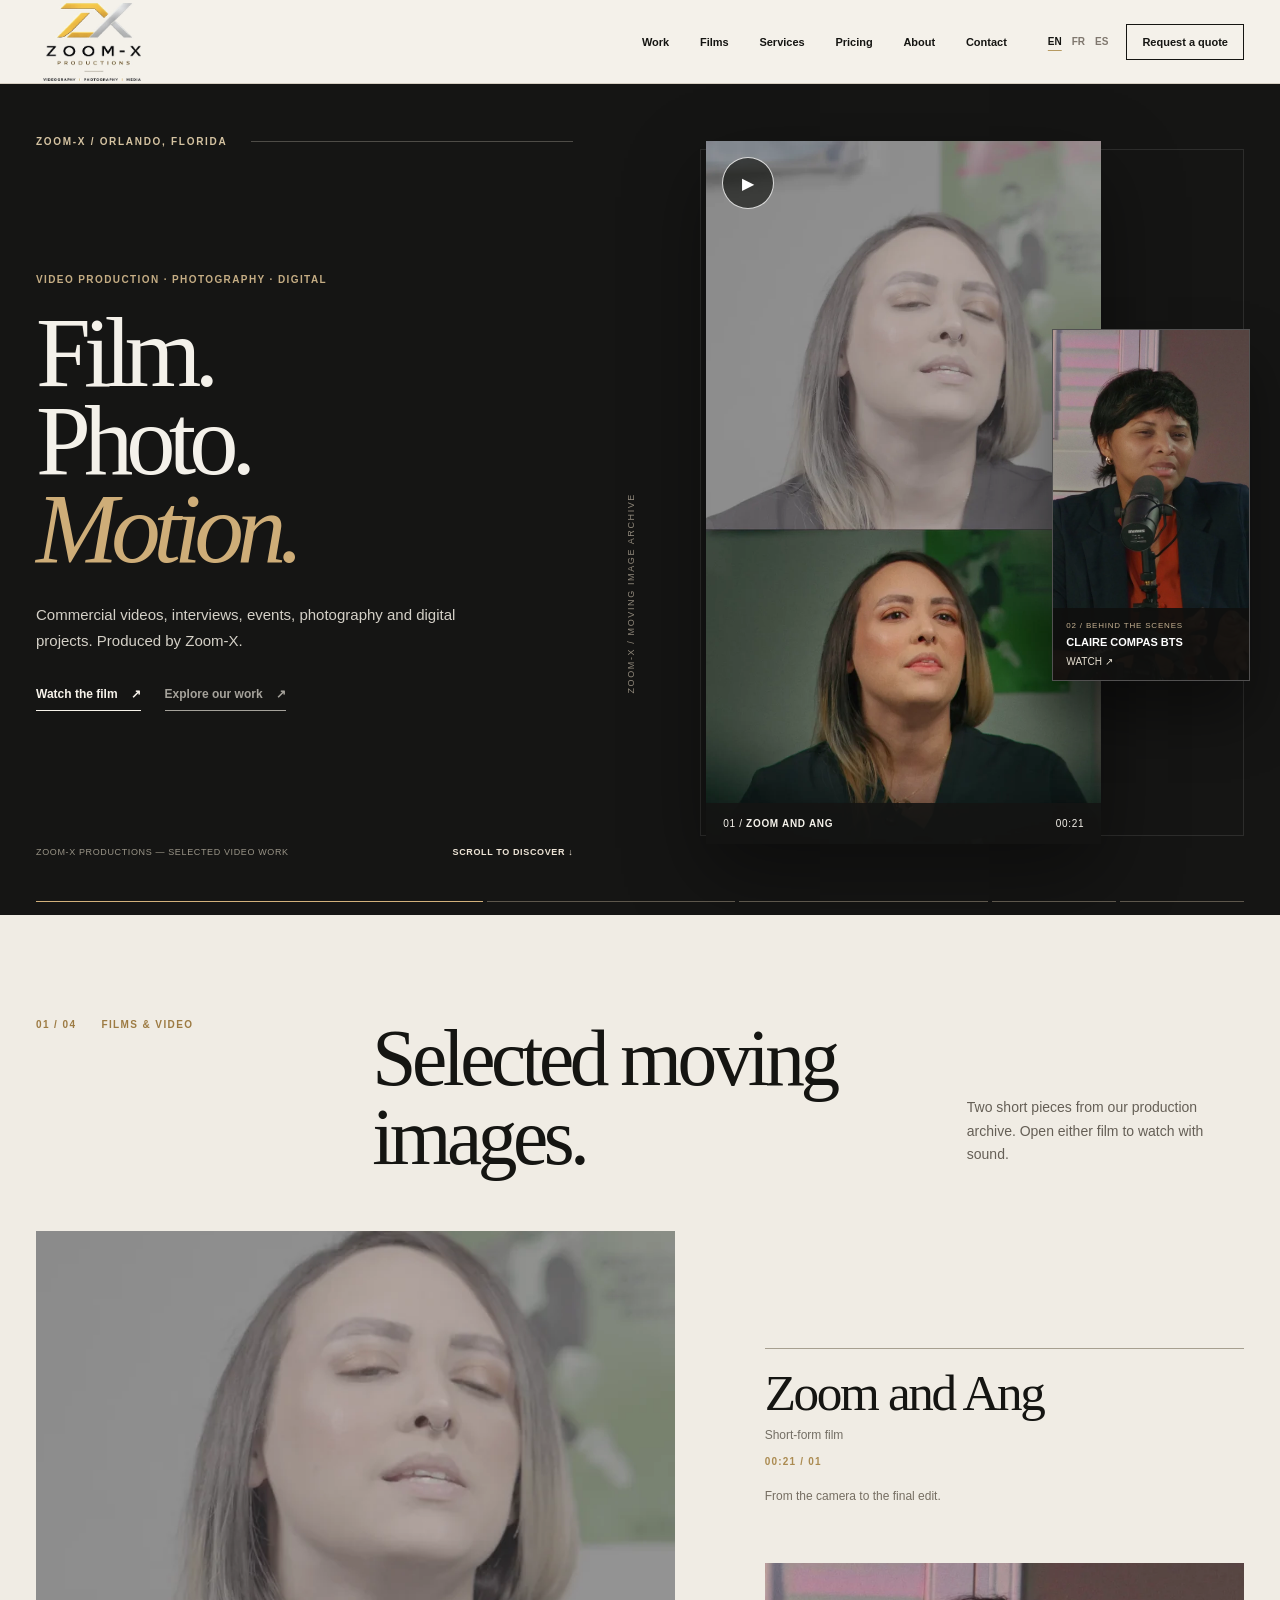
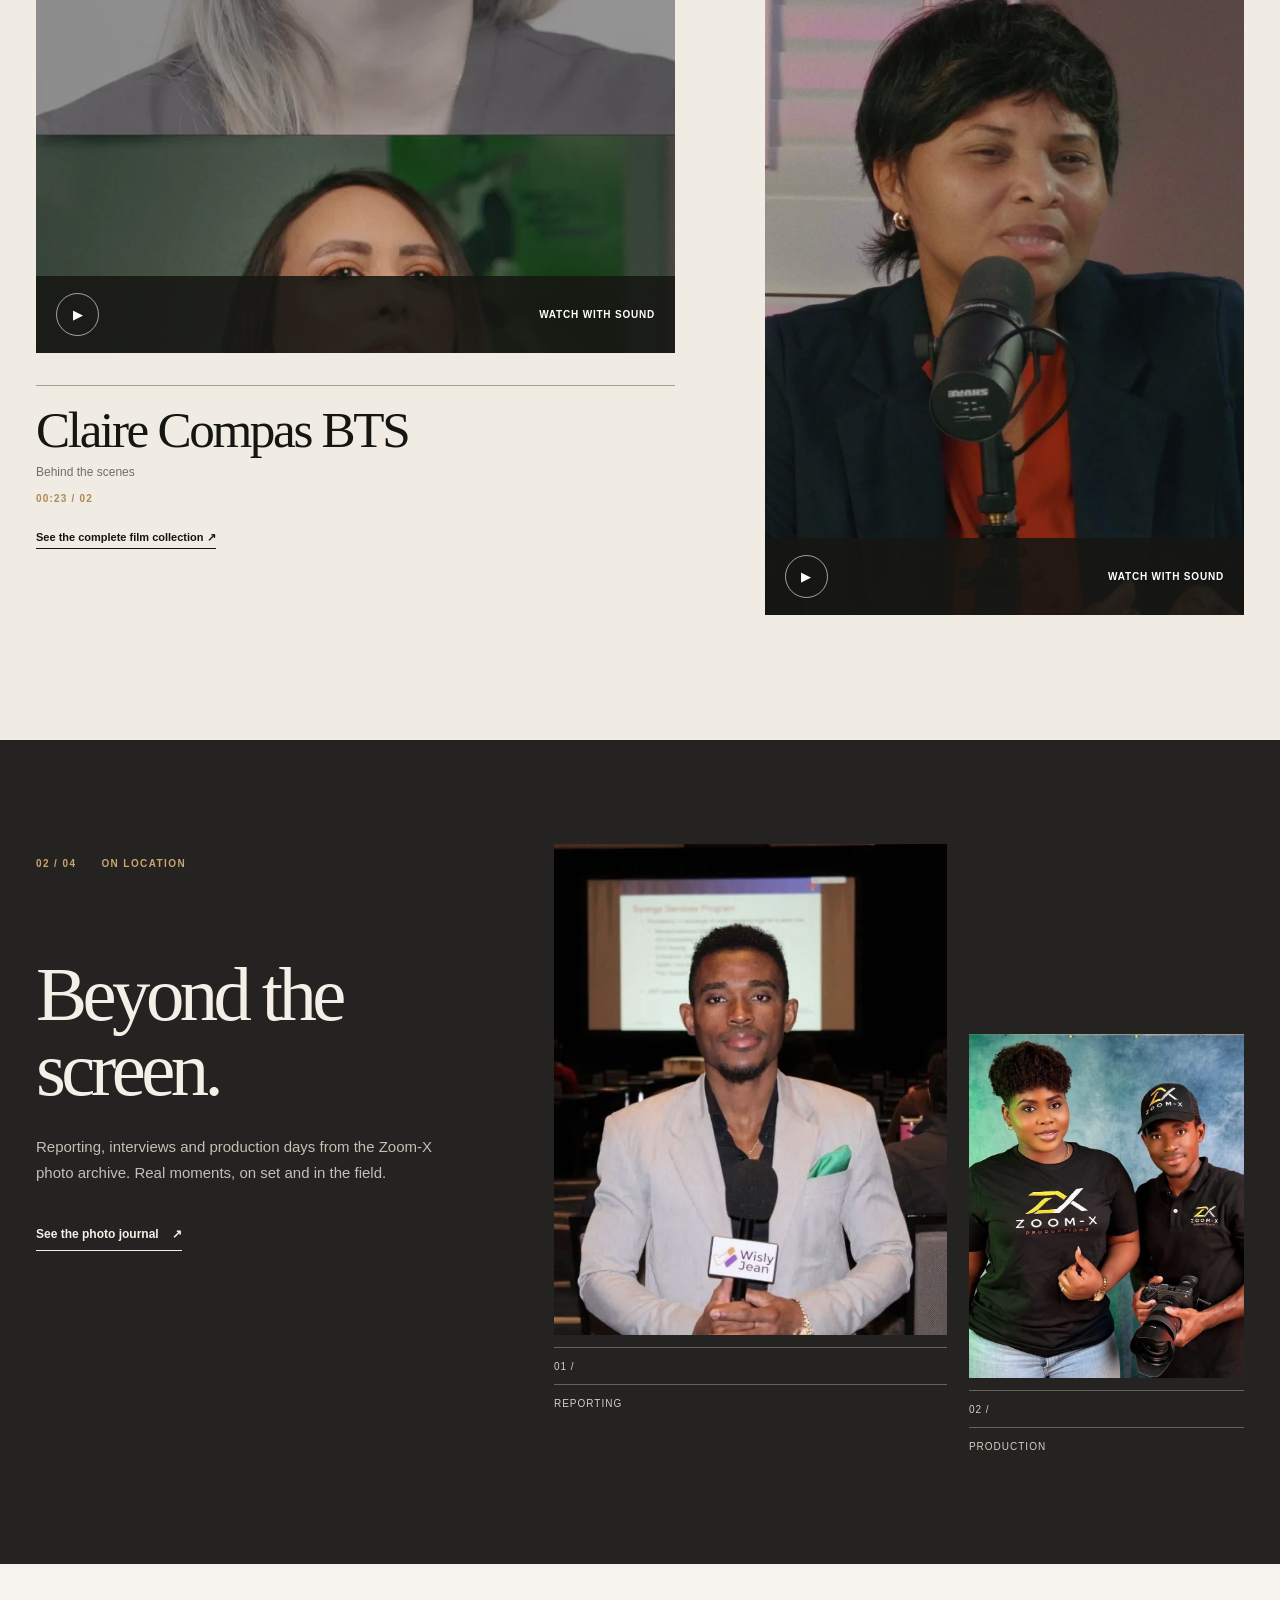
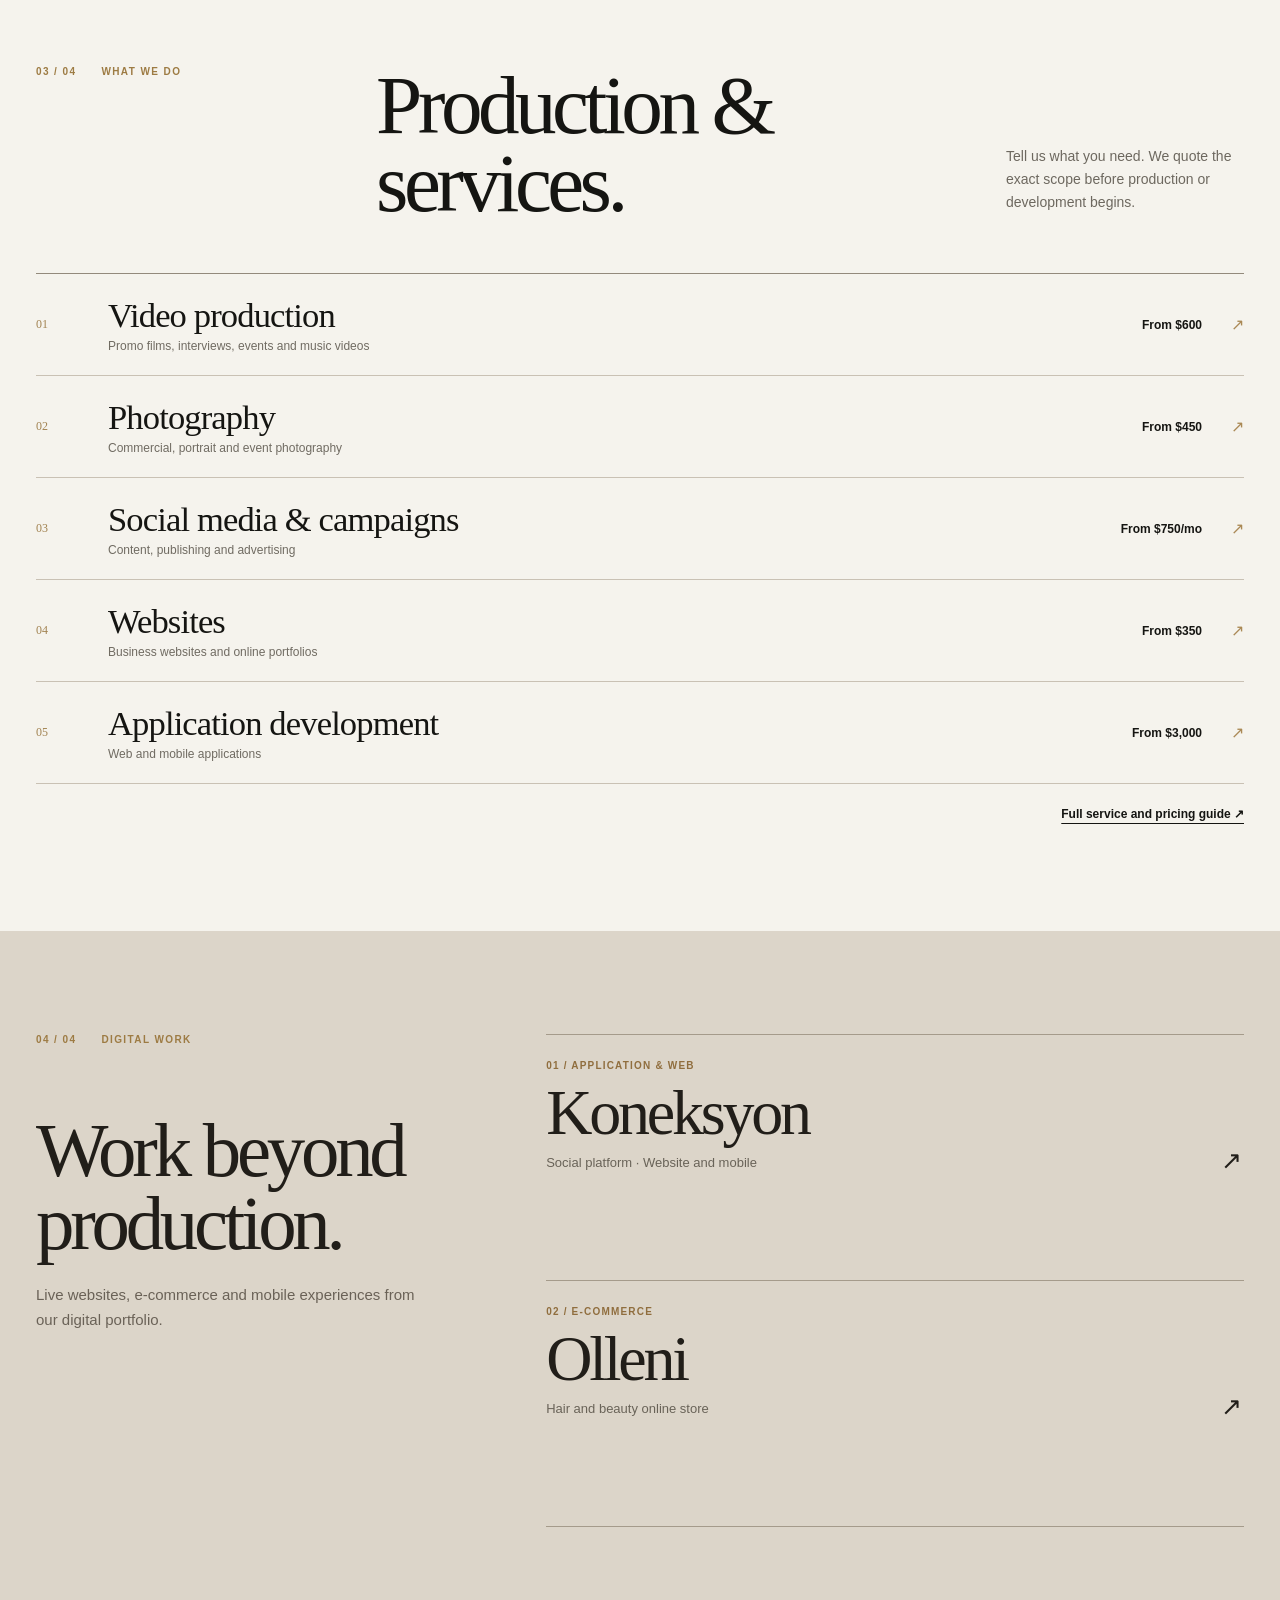
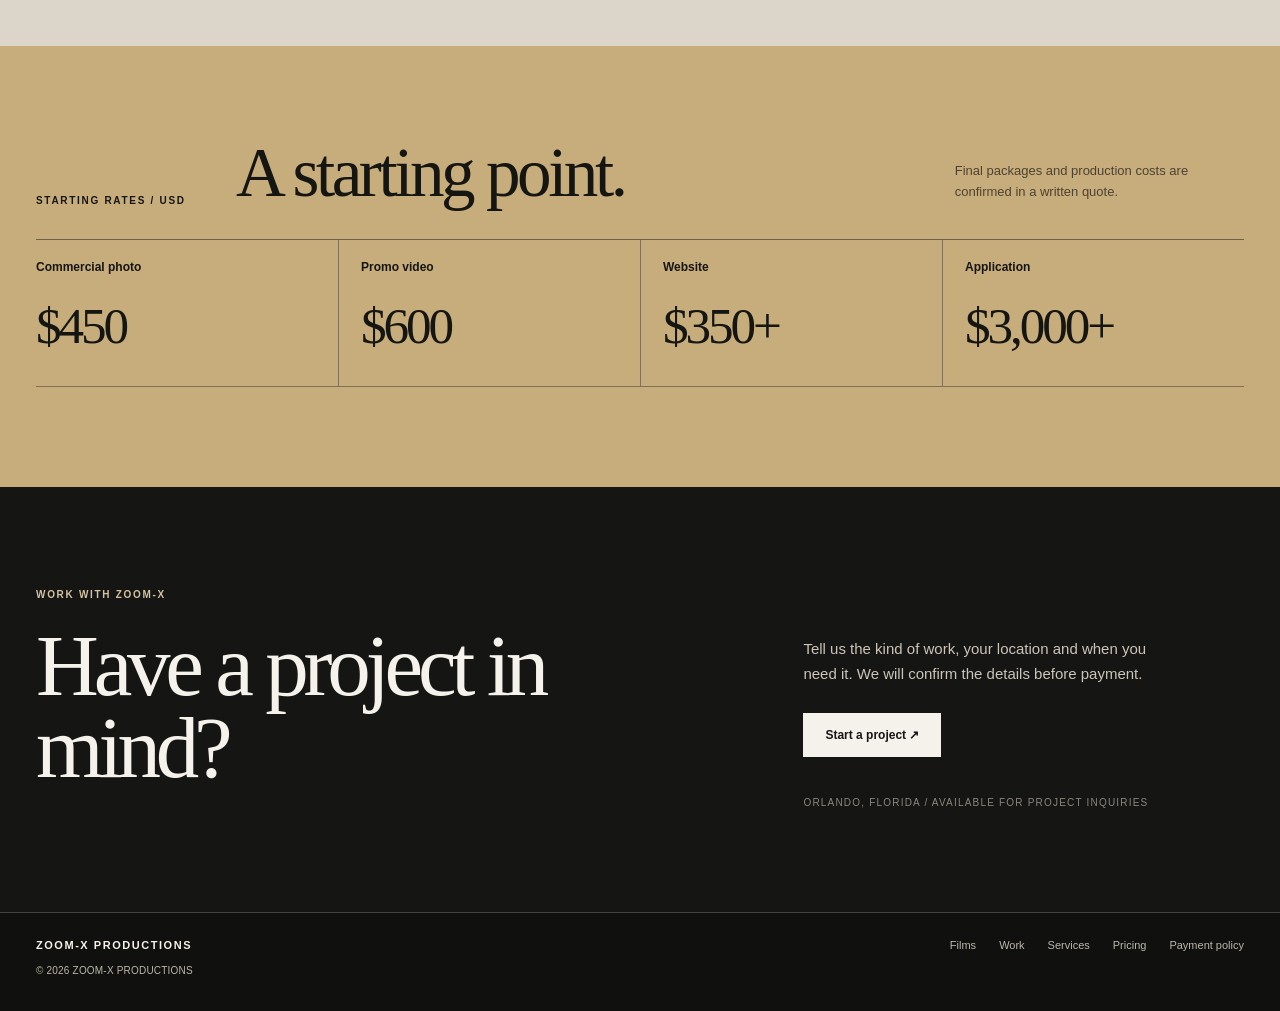
==== commit a1a605c6: "Make Zoom-X homepage cinematic with moving film hero and scrolling editorial chapters" ====
--- a/index.html
+++ b/index.html
@@ -2,102 +2,130 @@
 <html lang="en">
 <head>
 <meta charset="utf-8">
-<meta name="viewport" content="width=device-width,initial-scale=1">
-<meta name="theme-color" content="#f5f3ee">
-<meta name="description" content="Zoom-X Productions offers video production, photography, event coverage, social content, websites and advertising services in Orlando, Florida.">
-<title>Zoom-X Productions | Video, Photography & Digital</title>
-<link rel="stylesheet" href="assets/studio-v7.css?v=20261030-9">
-<link rel="stylesheet" href="assets/films.css?v=20261030-1">
+<meta name="viewport" content="width=device-width,initial-scale=1,viewport-fit=cover">
+<meta name="theme-color" content="#151514">
+<meta name="description" content="Zoom-X Productions in Orlando — films, photography, event coverage and digital work. Watch selected productions and explore services and pricing.">
+<title>Zoom-X Productions | Film, Photography & Digital</title>
+<link rel="preload" href="assets/video-portfolio/Zoom-and-Ang-poster.webp" as="image" type="image/webp">
+<link rel="stylesheet" href="assets/cinema-home.css?v=20261030-cinema1">
+<script src="assets/cinema-home.js?v=20261030-cinema1" defer></script>
 </head>
 <body>
-<a class="skip" href="#main">Skip to content</a>
-<header class="site-head">
-  <div class="container head-inner">
-    <a class="brand" href="index.html" aria-label="Zoom-X Productions home"><img src="assets/zoomx-logo.png?v=20261030-png" alt="Zoom-X Productions"></a>
-    <nav class="head-nav" id="primary-nav" aria-label="Primary navigation">
-      <a href="work.html" data-lang-key="nav.work">Work</a><a href="videos.html" data-lang-key="nav.films">Films</a><a href="services.html" data-lang-key="nav.services">Services</a><a href="pricing.html" data-lang-key="nav.pricing">Pricing</a><a href="about.html" data-lang-key="nav.about">About</a><a href="contact.html" data-lang-key="nav.contact">Contact</a>
+<a class="skip-link" href="#main">Skip to content</a>
+<header class="site-header" id="site-header">
+  <div class="page-wrap nav-shell">
+    <a class="site-logo" href="index.html" aria-label="Zoom-X Productions — homepage"><img src="assets/zoomx-logo.png?v=20261030-png" alt="Zoom-X Productions" width="150" height="125"></a>
+    <nav class="primary-nav" id="primary-nav" aria-label="Main navigation">
+      <a href="work.html" data-t="navWork">Work</a>
+      <a href="videos.html" data-t="navFilms">Films</a>
+      <a href="services.html" data-t="navServices">Services</a>
+      <a href="pricing.html" data-t="navPricing">Pricing</a>
+      <a href="about.html" data-t="navAbout">About</a>
+      <a href="contact.html" data-t="navContact">Contact</a>
     </nav>
-    <div class="header-right">
-      <div class="header-langs" role="group" aria-label="Select language"><button type="button" data-language="en" class="active">EN</button><button type="button" data-language="fr">FR</button><button type="button" data-language="es">ES</button></div>
-      <a class="header-cta" href="contact.html" data-lang-key="nav.cta">Request a quote</a>
-      <button class="mobile-menu" type="button" aria-controls="primary-nav" aria-expanded="false">MENU</button>
+    <div class="header-actions">
+      <div class="locale-control" aria-label="Website language" role="group">
+        <button type="button" data-locale="en" aria-pressed="true">EN</button>
+        <button type="button" data-locale="fr" aria-pressed="false">FR</button>
+        <button type="button" data-locale="es" aria-pressed="false">ES</button>
+      </div>
+      <a class="header-contact" href="contact.html" data-t="quote">Request a quote</a>
+      <button class="menu-toggle" id="menu-toggle" type="button" aria-expanded="false" aria-controls="primary-nav" aria-label="Open menu"><span></span><span></span><span class="menu-text">Menu</span></button>
     </div>
   </div>
 </header>
 <main id="main">
-  <div class="container masthead"><span>ZOOM-X / PRODUCTIONS</span><span>ORLANDO, FLORIDA &nbsp; / &nbsp; VIDEO / PHOTO / DIGITAL</span></div>
-  <section class="hero" aria-labelledby="headline">
-    <div class="container hero-grid">
+  <section class="cinema-hero" id="top" aria-labelledby="hero-title">
+    <div class="hero-grain" aria-hidden="true"></div>
+    <div class="page-wrap hero-layout">
       <div class="hero-copy">
-        <div>
-          <div class="hero-category" data-lang-key="hero.label">VIDEO &nbsp; / &nbsp; PHOTO &nbsp; / &nbsp; DIGITAL</div>
-          <h1 id="headline" data-lang-key="hero.title">Video, photography <em>&amp;</em> digital production.</h1>
-          <p class="hero-intro" data-lang-key="hero.desc">We produce content for brands, cover events, photograph people and build websites. From the first shoot to the finished campaign.</p>
-          <div class="hero-buttons"><a class="action-primary" href="work.html" data-lang-key="hero.work">View our work</a><a class="action-secondary" href="pricing.html" data-lang-key="hero.price">Services &amp; pricing</a></div>
+        <div class="hero-topline"><span class="eyebrow eyebrow-light" data-t="heroKicker">ZOOM-X / ORLANDO, FLORIDA</span><span class="hero-topline-rule" aria-hidden="true"></span></div>
+        <div class="hero-statement">
+          <p class="hero-suptitle" data-t="heroCategory">VIDEO PRODUCTION · PHOTOGRAPHY · DIGITAL</p>
+          <h1 id="hero-title"><span data-t="heroLine1">Film.</span><span data-t="heroLine2">Photo.</span><em data-t="heroLine3">Motion.</em></h1>
+          <p class="hero-description" data-t="heroDesc">Commercial videos, interviews, events, photography and digital projects. Produced by Zoom-X.</p>
+          <div class="hero-actions">
+            <button class="text-button light-button" type="button" data-film="zoom" data-t="watchMain">Watch the film <span aria-hidden="true">↗</span></button>
+            <a class="text-button subtle-button" href="work.html" data-t="allWork">Explore our work <span aria-hidden="true">↗</span></a>
+          </div>
         </div>
-        <div class="hero-credit"><span>ORLANDO / FL</span><span>PRODUCTION &amp; CREATIVE SERVICES</span></div>
+        <div class="hero-footnote"><span data-t="heroFootnote">ZOOM-X PRODUCTIONS — SELECTED VIDEO WORK</span><a href="#selected" data-t="scroll">SCROLL TO DISCOVER <span aria-hidden="true">↓</span></a></div>
       </div>
-      <figure class="hero-media">
-        <img src="assets/gallery/zoomx-production-team.webp" data-preview="team" width="1350" height="1013" fetchpriority="high" alt="Two members of the Zoom-X team wearing branded shirts, one holding a camera">
-        <figcaption class="hero-image-label"><strong>THE PEOPLE BEHIND THE WORK</strong><span>ZOOM-X PRODUCTIONS / STUDIO</span></figcaption>
-      </figure>
+      <div class="hero-film-set" aria-label="Selected Zoom-X films">
+        <div class="hero-tall-reel">
+          <video id="ambient-reel" class="hero-video" width="720" height="1280" poster="assets/video-portfolio/Zoom-and-Ang-poster.webp" muted playsinline loop preload="none" aria-label="Silent visual excerpt from Zoom and Ang" data-src="assets/video-portfolio/Zoom-and-Ang-web.mp4"></video>
+          <div class="hero-reel-tag"><span>01 / <strong>ZOOM AND ANG</strong></span><span>00:21</span></div>
+          <button type="button" class="round-play" data-film="zoom" aria-label="Play Zoom and Ang with sound"><span aria-hidden="true">▶</span></button>
+        </div>
+        <button class="hero-side-reel" type="button" data-film="claire" aria-label="Play Claire Compas BTS with sound">
+          <img src="assets/video-portfolio/Claire-Compas-BTS-poster.webp" alt="Still from Claire Compas behind the scenes" width="720" height="1280" loading="eager">
+          <span class="side-caption"><small>02 / BEHIND THE SCENES</small><strong>CLAIRE COMPAS BTS</strong><span>WATCH <span aria-hidden="true">↗</span></span></span>
+        </button>
+        <span class="set-vertical-label" aria-hidden="true">ZOOM-X / MOVING IMAGE ARCHIVE</span>
+      </div>
+    </div>
+    <div class="hero-bottom-line" aria-hidden="true"><span></span><span></span><span></span><span></span><span></span></div>
+  </section>
+
+  <section class="selected-section" id="selected" aria-labelledby="selected-title">
+    <div class="page-wrap selected-intro reveal-on-view">
+      <div class="section-serial"><span>01 / 04</span><span data-t="sectionFilmsLabel">FILMS & VIDEO</span></div>
+      <div class="selected-heading"><h2 id="selected-title" data-t="selectedTitle">Selected moving images.</h2><p data-t="selectedDesc">Two short pieces from our production archive. Open either film to watch with sound.</p></div>
+    </div>
+    <div class="page-wrap film-gallery">
+      <button class="film-poster-film film-poster-main reveal-on-view" type="button" data-film="zoom" aria-label="Watch Zoom and Ang">
+        <img src="assets/video-portfolio/Zoom-and-Ang-poster.webp" alt="Portrait from Zoom and Ang" width="720" height="1280" loading="lazy">
+        <span class="film-poster-inner"><span class="film-poster-play" aria-hidden="true">▶</span><span data-t="playWithSound">WATCH WITH SOUND</span></span>
+      </button>
+      <div class="film-gallery-editorial reveal-on-view"><span class="gallery-line"></span><h3>Zoom and Ang</h3><p data-t="filmZoomType">Short-form film</p><span class="film-time">00:21 / 01</span><span class="film-gallery-caption" data-t="filmGalleryCaption">From the camera to the final edit.</span></div>
+      <button class="film-poster-film film-poster-secondary reveal-on-view" type="button" data-film="claire" aria-label="Watch Claire Compas BTS">
+        <img src="assets/video-portfolio/Claire-Compas-BTS-poster.webp" alt="Interview and behind-the-scenes coverage with a microphone" width="720" height="1280" loading="lazy">
+        <span class="film-poster-inner"><span class="film-poster-play" aria-hidden="true">▶</span><span data-t="playWithSound">WATCH WITH SOUND</span></span>
+      </button>
+      <div class="film-gallery-editorial film-gallery-editorial-second reveal-on-view"><span class="gallery-line"></span><h3>Claire Compas BTS</h3><p data-t="filmClaireType">Behind the scenes</p><span class="film-time">00:23 / 02</span><a href="videos.html" data-t="completeFilms">See the complete film collection <span aria-hidden="true">↗</span></a></div>
     </div>
   </section>
-  <div class="container below-hero"><strong>WHAT WE DO</strong><p>Campaign videos &nbsp; / &nbsp; Photography &nbsp; / &nbsp; Events &nbsp; / &nbsp; Websites &nbsp; / &nbsp; Social media</p><a href="services.html">All services</a></div>
-  <section class="section collection" aria-labelledby="field-title">
-    <div class="container">
-      <div class="section-head"><div><p class="section-label">01 / IN THE FIELD</p><h2 id="field-title" class="section-title" data-lang-key="field.title">On location with Zoom-X.</h2></div><p data-lang-key="field.desc">A look at the people, interviews and events behind our media work. Photographs from the Zoom-X archive.</p></div>
-      <div class="editorial-grid">
-        <a class="editorial-card" href="gallery.html"><figure><img src="assets/gallery/press-conference.webp" alt="Reporter holding a microphone at a conference" loading="lazy" data-preview="secondary"><figcaption><span>01 / REPORTING<small>Media coverage</small></span><span>ARCHIVE</span></figcaption></figure></a>
-        <a class="editorial-card" href="gallery.html"><figure><img src="assets/gallery/podcast-interview.webp" alt="Interview setup with studio microphones" loading="lazy" data-preview="secondary"><figcaption><span>02 / INTERVIEWS<small>Studio conversation</small></span><span>ARCHIVE</span></figcaption></figure></a>
-        <a class="editorial-card" href="gallery.html"><figure><img src="assets/gallery/event-coverage.webp" alt="Zoom-X event photographer on location" loading="lazy" data-preview="secondary"><figcaption><span>03 / EVENTS<small>Field coverage</small></span><span>ARCHIVE</span></figcaption></figure></a>
-      </div><div class="editorial-footer"><a href="gallery.html">View the photo journal</a></div>
+
+  <section class="field-section" id="field" aria-labelledby="field-title">
+    <div class="page-wrap field-layout">
+      <div class="field-copy reveal-on-view"><div class="section-serial"><span>02 / 04</span><span data-t="sectionFieldLabel">ON LOCATION</span></div><h2 id="field-title" data-t="fieldTitle">Beyond the screen.</h2><p data-t="fieldDesc">Reporting, interviews and production days from the Zoom-X photo archive. Real moments, on set and in the field.</p><a class="text-button field-link" href="gallery.html" data-t="viewPhotos">See the photo journal <span aria-hidden="true">↗</span></a></div>
+      <div class="field-photos">
+        <a class="field-photo-a reveal-on-view" href="gallery.html"><img src="assets/gallery/press-conference.webp" width="853" height="853" loading="lazy" alt="Press reporting and interview coverage"><span>01 / <span data-t="photoPress">REPORTING</span></span></a>
+        <a class="field-photo-b reveal-on-view" href="gallery.html"><img src="assets/gallery/zoomx-production-team.webp" width="900" height="900" loading="lazy" alt="Zoom-X production team with a camera"><span>02 / <span data-t="photoTeam">PRODUCTION</span></span></a>
+      </div>
     </div>
   </section>
-  <section class="zxfilm-feature" aria-labelledby="home-films-heading"><div class="container"><div class="zxfilm-feature-heading"><div><p class="section-label" data-lang-key="films.home.kicker">FROM THE STUDIO</p><h2 id="home-films-heading" data-lang-key="films.home.heading">Film &amp; video.</h2></div><p data-lang-key="films.home.copy">Two short productions from Zoom-X. Select a video to watch with sound.</p></div><div class="zxfilm-feature-grid"><article><div class="zxfilm-feature-visual"><video controls playsinline preload="none" poster="assets/video-portfolio/Zoom-and-Ang-poster.webp" width="720" height="1280"><source src="assets/video-portfolio/Zoom-and-Ang-web.mp4" type="video/mp4"><a href="videos.html">Watch on the film page</a></video></div><div class="zxfilm-feature-caption"><strong>Zoom and Ang</strong><span>00:21</span></div></article><article><div class="zxfilm-feature-visual"><video controls playsinline preload="none" poster="assets/video-portfolio/Claire-Compas-BTS-poster.webp" width="720" height="1280"><source src="assets/video-portfolio/Claire-Compas-BTS-web.mp4" type="video/mp4"><a href="videos.html">Watch on the film page</a></video></div><div class="zxfilm-feature-caption"><strong>Claire Compas BTS</strong><span>00:23</span></div></article></div><a class="zxfilm-feature-all" href="videos.html" data-lang-key="films.home.more">View film portfolio</a></div></section>
-<section class="section services" aria-labelledby="services-title">
-    <div class="container">
-      <div class="service-intro"><div><p class="section-label">02 / OUR SERVICES</p><h2 id="services-title" class="section-title" data-lang-key="services.title">The work we offer.</h2></div><p data-lang-key="services.desc">Photography, video and media production are at the heart of Zoom-X. We also offer websites, social content and advertising services to support the finished work.</p></div>
-      <div class="service-list">
-        <a href="service-video-photo.html" class="service-row"><span class="num">01</span><div><h3 data-lang-key="service.video">Video production</h3><p data-lang-key="service.videoDesc">Promo films, interviews, weddings, music videos and event highlights.</p></div><strong class="price">From $600</strong><span class="arrow">&rarr;</span></a>
-        <a href="service-video-photo.html" class="service-row"><span class="num">02</span><div><h3 data-lang-key="service.photo">Photography</h3><p data-lang-key="service.photoDesc">Commercial, portrait, wedding and event photography.</p></div><strong class="price">From $450</strong><span class="arrow">&rarr;</span></a>
-        <a href="service-marketing.html" class="service-row"><span class="num">03</span><div><h3 data-lang-key="service.social">Social media &amp; campaigns</h3><p data-lang-key="service.socialDesc">Content planning, reels, publishing, paid social and advertising.</p></div><strong class="price">From $750/mo</strong><span class="arrow">&rarr;</span></a>
-        <a href="service-digital.html" class="service-row"><span class="num">04</span><div><h3 data-lang-key="service.web">Website design</h3><p data-lang-key="service.webDesc">Business websites, portfolios and digital launches.</p></div><strong class="price" data-lang-key="price.web">From $350</strong><span class="arrow">&rarr;</span></a>
-        <a href="service-digital.html" class="service-row"><span class="num">05</span><div><h3 data-lang-key="service.app">Application development</h3><p data-lang-key="service.appDesc">Custom web and mobile applications.</p></div><strong class="price" data-lang-key="price.app">From $3,000</strong><span class="arrow">&rarr;</span></a>
-        <a href="service-journalism.html" class="service-row"><span class="num">06</span><div><h3 data-lang-key="service.media">Media &amp; journalism</h3><p data-lang-key="service.mediaDesc">Interviews, reporting, editorial work and field coverage.</p></div><strong class="price" data-lang-key="service.quote">By quote</strong><span class="arrow">&rarr;</span></a>
-      </div>
-      <div class="service-action"><a href="pricing.html" data-lang-key="services.price">Complete service &amp; package guide</a></div>
+
+  <section class="services-section" id="what-we-do" aria-labelledby="services-title">
+    <div class="page-wrap"><div class="services-title-line reveal-on-view"><div class="section-serial"><span>03 / 04</span><span data-t="sectionServicesLabel">WHAT WE DO</span></div><div class="services-title-copy"><h2 id="services-title" data-t="servicesTitle">Production & services.</h2><p data-t="servicesDesc">Tell us what you need. We quote the exact scope before production or development begins.</p></div></div>
+      <div class="service-rows">
+        <a href="service-video-photo.html" class="service-line reveal-on-view"><span class="service-n">01</span><div><h3 data-t="serviceFilm">Video production</h3><p data-t="serviceFilmDesc">Promo films, interviews, events and music videos</p></div><strong data-t="serviceFilmPrice">From $600</strong><span class="service-arr">↗</span></a>
+        <a href="service-video-photo.html" class="service-line reveal-on-view"><span class="service-n">02</span><div><h3 data-t="servicePhoto">Photography</h3><p data-t="servicePhotoDesc">Commercial, portrait and event photography</p></div><strong data-t="servicePhotoPrice">From $450</strong><span class="service-arr">↗</span></a>
+        <a href="service-marketing.html" class="service-line reveal-on-view"><span class="service-n">03</span><div><h3 data-t="serviceSocial">Social media & campaigns</h3><p data-t="serviceSocialDesc">Content, publishing and advertising</p></div><strong data-t="serviceSocialPrice">From $750/mo</strong><span class="service-arr">↗</span></a>
+        <a href="service-digital.html" class="service-line reveal-on-view"><span class="service-n">04</span><div><h3 data-t="serviceWeb">Websites</h3><p data-t="serviceWebDesc">Business websites and online portfolios</p></div><strong data-t="serviceWebPrice">From $350</strong><span class="service-arr">↗</span></a>
+        <a href="service-digital.html" class="service-line reveal-on-view"><span class="service-n">05</span><div><h3 data-t="serviceApp">Application development</h3><p data-t="serviceAppDesc">Web and mobile applications</p></div><strong data-t="serviceAppPrice">From $3,000</strong><span class="service-arr">↗</span></a>
+      </div><a class="service-see-all" href="pricing.html" data-t="servicesSeePricing">Full service and pricing guide <span aria-hidden="true">↗</span></a>
     </div>
   </section>
-  <div class="note"><div class="container"><p data-lang-key="note.copy">Need more than one service? Send us a short brief and we will quote the combined scope before booking.</p><a href="contact.html">Request a quote &rarr;</a></div></div>
-  <section class="section references" aria-labelledby="reference-title">
-    <div class="container references-grid">
-      <div class="reference-visual" aria-label="Koneksyon public digital platform"><span class="issue">DIGITAL REFERENCE / WEB &amp; MOBILE</span><h3>Koneksyon.</h3><p>LIVE ON IOS / ANDROID / WEB</p></div>
-      <div class="reference-copy"><p class="section-label">03 / DIGITAL REFERENCE</p><h2 id="reference-title" class="section-title" data-lang-key="reference.title">Made for the web, too.</h2><p data-lang-key="reference.desc">Zoom-X also works on websites, online stores and applications. Explore Koneksyon's web and mobile platform and Olleni, a hair and beauty e-commerce project. Project-specific contributions are available on request.</p><div class="reference-links"><a href="https://koneksyondatingapp.com" target="_blank" rel="noopener noreferrer" data-lang-key="reference.konLink">Koneksyon website</a><a href="https://olleniusa.com" target="_blank" rel="noopener noreferrer" data-lang-key="reference.olleniLink">Olleni online store</a><a href="work.html" data-lang-key="reference.allLink">All work</a></div></div>
+
+  <section class="digital-section" id="digital" aria-labelledby="digital-title">
+    <div class="page-wrap digital-layout">
+      <div class="digital-copy reveal-on-view"><div class="section-serial"><span>04 / 04</span><span data-t="sectionDigitalLabel">DIGITAL WORK</span></div><h2 id="digital-title" data-t="digitalTitle">Work beyond production.</h2><p data-t="digitalDesc">Live websites, e-commerce and mobile experiences from our digital portfolio.</p></div>
+      <div class="digital-projects">
+        <a href="https://koneksyondatingapp.com" target="_blank" rel="noopener noreferrer" class="digital-project reveal-on-view"><span class="digital-project-index">01 / APPLICATION & WEB</span><strong>Koneksyon</strong><span data-t="digitalKoneksyon">Social platform · Website and mobile</span><i aria-hidden="true">↗</i></a>
+        <a href="https://olleniusa.com" target="_blank" rel="noopener noreferrer" class="digital-project reveal-on-view"><span class="digital-project-index">02 / E-COMMERCE</span><strong>Olleni</strong><span data-t="digitalOlleni">Hair and beauty online store</span><i aria-hidden="true">↗</i></a>
+      </div>
     </div>
   </section>
-  <section class="price-banner" aria-labelledby="price-title"><div class="container"><div class="price-head"><div><p class="section-label">04 / STARTING RATES</p><h2 class="section-title" id="price-title" data-lang-key="prices.title">Know where to start.</h2></div><p data-lang-key="prices.desc">Published prices are a starting point. Each booking is confirmed with the final scope, deliverables and dates in writing.</p></div><div class="price-items"><a href="pricing.html#photo"><span>COMMERCIAL PHOTOGRAPHY</span><strong>$450</strong></a><a href="pricing.html#promo"><span>SHORT PROMO VIDEO</span><strong>$600</strong></a><a href="pricing.html#web"><span data-lang-key="prices.websiteLabel">WEBSITE DESIGN</span><strong>$350+</strong></a><a href="pricing.html#apps"><span data-lang-key="prices.appLabel">APPLICATION DEVELOPMENT</span><strong>$3,000+</strong></a></div></div></section>
-  <section class="bottom-cta" aria-labelledby="cta-title"><div class="container bottom-grid"><div><p class="section-label">WORK WITH ZOOM-X</p><h2 id="cta-title" data-lang-key="cta.title">Ready to talk about your project?</h2></div><div class="bottom-right"><p data-lang-key="cta.desc">Tell us what you need, when you need it and where it will happen. We'll confirm the scope and amount before any payment is made.</p><div class="hero-buttons"><a class="action-primary" href="contact.html">Start a project</a><a class="action-secondary" href="pricing.html">See the packages</a></div></div></div></section>
+
+  <section class="pricing-section" id="rates" aria-labelledby="rates-title">
+    <div class="page-wrap"><div class="price-intro reveal-on-view"><span class="eyebrow" data-t="priceKicker">STARTING RATES / USD</span><h2 id="rates-title" data-t="priceTitle">A starting point.</h2><p data-t="priceDesc">Final packages and production costs are confirmed in a written quote.</p></div><div class="price-band"><a href="pricing.html#photo"><span data-t="ratePhoto">Commercial photo</span><strong>$450</strong></a><a href="pricing.html#promo"><span data-t="ratePromo">Promo video</span><strong>$600</strong></a><a href="pricing.html#web"><span data-t="rateWeb">Website</span><strong>$350+</strong></a><a href="pricing.html#apps"><span data-t="rateApp">Application</span><strong>$3,000+</strong></a></div></div>
+  </section>
+
+  <section class="contact-section" id="inquiry" aria-labelledby="contact-title"><div class="page-wrap contact-layout"><div><span class="eyebrow eyebrow-light" data-t="contactKicker">WORK WITH ZOOM-X</span><h2 id="contact-title" data-t="contactTitle">Have a project in mind?</h2></div><div class="contact-right"><p data-t="contactDesc">Tell us the kind of work, your location and when you need it. We will confirm the details before payment.</p><a class="contact-cta" href="contact.html" data-t="contactButton">Start a project <span aria-hidden="true">↗</span></a><span class="contact-meta" data-t="contactMeta">ORLANDO, FLORIDA / AVAILABLE FOR PROJECT INQUIRIES</span></div></div></section>
 </main>
-<footer class="site-footer"><div class="container footer-grid"><div><small>ZOOM-X PRODUCTIONS / ORLANDO, FLORIDA<br>&copy; <span id="year">2026</span> ZOOM-X PRODUCTIONS</small></div><div class="footer-links"><a href="work.html">Work</a><a href="videos.html">Films</a><a href="services.html">Services</a><a href="pricing.html">Pricing</a><a href="gallery.html">Photos</a><a href="about.html">About</a><a href="contact.html">Contact</a><a href="booking-terms.html">Payment policy</a></div></div></footer>
-<script>
-(()=>{
-const menu=document.querySelector('.mobile-menu'),nav=document.querySelector('.head-nav');
-menu?.addEventListener('click',()=>{const open=!nav.classList.contains('open');nav.classList.toggle('open',open);menu.setAttribute('aria-expanded',String(open));menu.textContent=open?'CLOSE':'MENU'});
-document.addEventListener('keydown',e=>{if(e.key==='Escape'&&nav?.classList.contains('open')){nav.classList.remove('open');menu.setAttribute('aria-expanded','false');menu.textContent='MENU'}});
-const i18n={
- en:{},
- fr:{'nav.work':'Projets','nav.services':'Services','nav.pricing':'Tarifs','nav.about':'A propos','nav.contact':'Contact','nav.cta':'Demander un devis','hero.label':'VIDEO / PHOTO / DIGITAL','hero.title':'Production video, photographie et creation digitale.','hero.desc':'Nous produisons des contenus pour les marques, couvrons les evenements, realisons des photographies et creons des sites web. Du premier tournage a la campagne finale.','hero.work':'Voir les projets','hero.price':'Services et tarifs','field.title':'Zoom-X sur le terrain.','field.desc':'Reportages, entretiens et evenements issus des archives photographiques de Zoom-X.','services.title':'Nos prestations.','services.desc':'La video, la photographie et la production media sont au coeur de Zoom-X. Nous proposons aussi des sites web, contenus sociaux et campagnes publicitaires.','service.video':'Production video','service.videoDesc':'Videos promotionnelles, interviews, mariages, clips et evenements.','service.photo':'Photographie','service.photoDesc':'Photographie commerciale, portraits, mariages et evenements.','service.social':'Reseaux sociaux et campagnes','service.socialDesc':'Planification, reels, publications et publicite digitale.','service.web':'Creation de sites web','service.webDesc':'Sites pour entreprises, portfolios et lancements digitaux.','service.app':'Développement d’applications','service.appDesc':'Applications web et mobiles sur mesure.','price.web':'À partir de 350 $','price.app':'À partir de 3 000 $','prices.websiteLabel':'CRÉATION DE SITES WEB','prices.appLabel':'DÉVELOPPEMENT D’APPLICATIONS','service.media':'Journalisme et medias','service.mediaDesc':'Interviews, reportages et couverture sur le terrain.','service.quote':'Sur devis','services.price':'Guide complet des services et tarifs','note.copy':'Besoin de plusieurs services ? Envoyez un resume pour obtenir un devis avant reservation.','reference.title':'Nous creons aussi pour le web.','reference.desc':'Zoom-X realise aussi des sites web, boutiques en ligne et applications. Decouvrez Koneksyon, plateforme web et mobile, et Olleni, boutique en ligne de produits capillaires et de beaute. Contributions detaillees sur demande.','reference.konLink':'Site web Koneksyon','reference.olleniLink':'Boutique en ligne Olleni','reference.allLink':'Tous les projets','prices.title':'Des tarifs pour commencer.','prices.desc':'Les tarifs publies sont indicatifs. Le perimetre, les livrables et la date sont confirmes par ecrit.','cta.title':'Parlons de votre projet.','cta.desc':'Expliquez votre besoin, la date et le lieu. Nous confirmerons le prix avant tout paiement.'},
- es:{'nav.work':'Trabajos','nav.services':'Servicios','nav.pricing':'Precios','nav.about':'Nosotros','nav.contact':'Contacto','nav.cta':'Pedir presupuesto','hero.label':'VIDEO / FOTO / DIGITAL','hero.title':'Produccion de video, fotografia y trabajo digital.','hero.desc':'Producimos contenido para marcas, cubrimos eventos, fotografiamos personas y creamos sitios web. Desde el primer rodaje hasta la campana terminada.','hero.work':'Ver trabajos','hero.price':'Servicios y precios','field.title':'Zoom-X en el terreno.','field.desc':'Personas, entrevistas y eventos del archivo fotografico de Zoom-X.','services.title':'Nuestros servicios.','services.desc':'Video, fotografia y produccion de medios son la base de Zoom-X. Tambien ofrecemos sitios web, contenido social y publicidad.','service.video':'Produccion de video','service.videoDesc':'Videos promocionales, entrevistas, bodas, musica y eventos.','service.photo':'Fotografia','service.photoDesc':'Fotos comerciales, retratos, bodas y eventos.','service.social':'Redes sociales y campanas','service.socialDesc':'Planificacion, reels, publicacion y anuncios digitales.','service.web':'Diseno de sitios web','service.webDesc':'Sitios de negocios, portafolios y lanzamientos digitales.','service.app':'Desarrollo de aplicaciones','service.appDesc':'Aplicaciones web y móviles a medida.','price.web':'Desde $350','price.app':'Desde $3,000','prices.websiteLabel':'DISEÑO DE SITIOS WEB','prices.appLabel':'DESARROLLO DE APLICACIONES','service.media':'Periodismo y medios','service.mediaDesc':'Entrevistas, reportajes y cobertura editorial.','service.quote':'Por cotizacion','services.price':'Guia completa de servicios y precios','note.copy':'Necesitas varios servicios? Envia un resumen para recibir una cotizacion antes de reservar.','reference.title':'Tambien creamos para la web.','reference.desc':'Zoom-X tambien crea sitios web, tiendas en linea y aplicaciones. Explora Koneksyon, una plataforma web y movil, y Olleni, una tienda en linea de belleza y cuidado capilar. Detalles del trabajo disponibles a pedido.','reference.konLink':'Sitio web Koneksyon','reference.olleniLink':'Tienda en linea Olleni','reference.allLink':'Todos los proyectos','prices.title':'Precios para comenzar.','prices.desc':'Los precios publicados son iniciales. El alcance, los entregables y las fechas se confirman por escrito.','cta.title':'Hablemos de tu proyecto.','cta.desc':'Dinos que necesitas, cuando y donde. Confirmaremos el precio antes del pago.'}
-};
-i18n.fr['nav.films']='Films';i18n.es['nav.films']='Videos';Object.assign(i18n.fr,{'films.home.kicker':'DU STUDIO','films.home.heading':'Film et vidéo.','films.home.copy':'Deux productions courtes de Zoom-X. Sélectionnez une vidéo pour la regarder avec le son.','films.home.more':'Voir le portfolio vidéo'});Object.assign(i18n.es,{'films.home.kicker':'DESDE EL ESTUDIO','films.home.heading':'Cine y video.','films.home.copy':'Dos producciones cortas de Zoom-X. Toca un video para verlo con sonido.','films.home.more':'Ver portafolio de videos'});
-function setLanguage(lang){if(!i18n[lang])lang='en';document.documentElement.lang=lang;document.querySelectorAll('[data-language]').forEach(b=>b.classList.toggle('active',b.dataset.language===lang));document.querySelectorAll('[data-lang-key]').forEach(el=>{const val=i18n[lang][el.dataset.langKey];if(val)el.textContent=val});try{localStorage.setItem('zoomx-lang',lang)}catch(e){}}
-const original=Object.fromEntries([...document.querySelectorAll('[data-lang-key]')].map(el=>[el.dataset.langKey,el.textContent]));i18n.en=original;
-document.querySelectorAll('[data-language]').forEach(b=>b.addEventListener('click',()=>setLanguage(b.dataset.language)));
-try{setLanguage(localStorage.getItem('zoomx-lang')||'en')}catch(e){setLanguage('en')}
-const y=document.querySelector('#year');if(y)y.textContent=String(new Date().getFullYear());
-
-})();
-</script>
+<footer class="site-footer"><div class="page-wrap footer-row"><div><a href="index.html" class="footer-brand">ZOOM-X PRODUCTIONS</a><small>© <span id="year">2026</span> ZOOM-X PRODUCTIONS</small></div><nav aria-label="Footer navigation"><a href="videos.html" data-t="navFilms">Films</a><a href="work.html" data-t="navWork">Work</a><a href="services.html" data-t="navServices">Services</a><a href="pricing.html" data-t="navPricing">Pricing</a><a href="booking-terms.html" data-t="footerPolicy">Payment policy</a></nav></div></footer>
+<div class="scroll-progress" aria-hidden="true"><span id="scroll-progress"></span></div>
+<dialog class="film-dialog" id="film-dialog" aria-label="Zoom-X video viewer"><div class="dialog-content"><div class="dialog-topbar"><span id="dialog-heading">ZOOM-X / FILM</span><button type="button" id="dialog-close" class="dialog-close" aria-label="Close video">CLOSE ×</button></div><video id="dialog-player" controls playsinline preload="none" width="720" height="1280"></video><p class="dialog-footer" data-t="modalFooter">Watch with sound · Tap pause to stop playback</p></div></dialog>
 </body>
-</html>
+</html>
--- a/assets/cinema-home.css
+++ b/assets/cinema-home.css
@@ -0,0 +1,27 @@
+/* ZOOM-X / CINEMA HOMEPAGE — independent, editorial, video-led, 2026 */
+:root{color-scheme:light;--ink:#151512;--paper:#f4f1ea;--warm:#e9e4d9;--rule:#cbc5b9;--dark:#141513;--muted:#706a60;--gold:#b69a61;--sand:#d4c2a1;--serif:Georgia,'Times New Roman',serif;--sans:Arial,Helvetica,sans-serif}
+*{box-sizing:border-box}html{scroll-behavior:smooth;scroll-padding-top:86px}body{margin:0;background:var(--paper);color:var(--ink);font-family:var(--sans);-webkit-font-smoothing:antialiased;overflow-x:hidden}a{color:inherit;text-decoration:none}button{font:inherit;cursor:pointer}img{display:block;max-width:100%}button,input{border-radius:0}button,a{-webkit-tap-highlight-color:transparent}a:focus-visible,button:focus-visible{outline:3px solid #bc8c33;outline-offset:4px}.page-wrap{width:min(calc(100% - 72px),1440px);margin-inline:auto}.skip-link{position:fixed;top:-100px;left:10px;z-index:200;background:#fff;color:#111;padding:12px 15px}.skip-link:focus{top:10px}.eyebrow{font-size:10px;line-height:1.5;font-weight:700;letter-spacing:.17em}.eyebrow-light{color:var(--sand)}
+/* Header deliberately sits on a solid light band above the moving imagery. */
+.site-header{position:sticky;top:0;z-index:80;background:var(--paper);border-bottom:1px solid #d6cfc2}.nav-shell{height:83px;display:flex;align-items:center;gap:29px}.site-logo{width:112px;min-width:112px;display:flex;align-items:center}.site-logo img{width:100%;height:auto;max-height:78px;object-fit:contain}.primary-nav{display:flex;align-items:center;justify-content:center;gap:clamp(15px,2.4vw,38px);margin-left:auto}.primary-nav a{font-size:11px;font-weight:700;white-space:nowrap;transition:color .2s}.primary-nav a:hover{color:#826a3d}.header-actions{display:flex;align-items:center;gap:16px;margin-left:10px}.locale-control{display:flex;gap:6px}.locale-control button{border:none;background:transparent;color:#7f776e;padding:7px 2px;font-size:10px;font-weight:700}.locale-control button[aria-pressed=true]{color:var(--ink);text-decoration:underline;text-decoration-color:var(--gold);text-underline-offset:5px}.header-contact{padding:11px 15px;border:1px solid var(--ink);font-size:11px;font-weight:700;white-space:nowrap;transition:background .18s,color .18s}.header-contact:hover{background:var(--ink);color:var(--paper)}.menu-toggle{display:none;border:1px solid #2f2d28;background:transparent;color:var(--ink);padding:10px;align-items:center;gap:5px}.menu-toggle span:not(.menu-text){width:12px;height:1px;background:currentColor;display:block}.menu-text{font-size:10px;font-weight:700;letter-spacing:.05em}
+/* First screen — two existing vertical productions, composed as a stage. */
+.cinema-hero{position:relative;isolation:isolate;background:#151514;color:var(--paper);overflow:hidden}.hero-layout{min-height:min(820px,calc(100svh - 83px));display:grid;grid-template-columns:minmax(0,.93fr) minmax(0,1.07fr);gap:clamp(22px,4.1vw,78px);position:relative}.hero-copy{z-index:3;min-width:0;padding:50px 0 42px;display:flex;flex-direction:column;justify-content:space-between}.hero-topline{display:flex;gap:24px;align-items:center;white-space:nowrap}.hero-topline-rule{height:1px;flex:1;background:rgba(240,230,215,.26)}.hero-statement{padding:23px 0 34px}.hero-suptitle{font-size:10px;letter-spacing:.14em;font-weight:700;color:#c5ad84;margin:0 0 22px;line-height:1.5}.hero-statement h1{font:400 clamp(68px,7.7vw,132px)/.89 var(--serif);letter-spacing:-.07em;margin:0;white-space:nowrap}.hero-statement h1 span,.hero-statement h1 em{display:block;font-weight:400}.hero-statement h1 em{color:#cead78}.hero-description{max-width:465px;font-size:15px;line-height:1.7;color:#d4d0c7;margin:30px 0 25px}.hero-actions{display:flex;flex-wrap:wrap;gap:24px;align-items:center}.text-button{display:inline-flex;align-items:center;gap:13px;border:0;border-bottom:1px solid currentColor;background:transparent;padding:9px 0;font-size:12px;font-weight:700}.light-button{color:#f7f3eb}.subtle-button{color:#a5a29b}.text-button:hover{color:var(--gold)}.hero-footnote{display:flex;justify-content:space-between;gap:16px;align-items:end;color:#999487;font-size:9px;line-height:1.5;letter-spacing:.07em}.hero-footnote a{color:#ede4d6;font-weight:700;white-space:nowrap}.hero-film-set{min-width:0;position:relative;overflow:visible}.hero-film-set::before{content:'';position:absolute;inset:8% 0 8% 12%;border:1px solid rgba(255,255,255,.1);pointer-events:none}.hero-tall-reel{position:absolute;z-index:2;top:7%;left:13%;height:86%;aspect-ratio:9/16;background:#262623;overflow:hidden;box-shadow:0 30px 75px #0006}.hero-video{display:block;width:100%;height:100%;object-fit:cover;object-position:center;background:#21211f}.hero-reel-tag{position:absolute;left:0;bottom:0;width:100%;background:rgba(20,20,19,.91);padding:15px 17px;display:flex;justify-content:space-between;gap:10px;align-items:center;font-size:10px;letter-spacing:.07em}.hero-reel-tag strong{font-weight:700}.round-play{position:absolute;left:16px;top:16px;width:52px;height:52px;border-radius:100%;border:1px solid rgba(255,255,255,.8);background:#141513ab;color:#fff;display:grid;place-items:center;font-size:16px;transition:transform .3s,background .3s}.round-play:hover{transform:scale(1.08);background:#171717}.hero-side-reel{position:absolute;z-index:3;top:30%;right:-1%;width:32%;aspect-ratio:9/16;overflow:hidden;padding:0;border:1px solid rgba(255,255,255,.25);background:#181717;color:#fff;text-align:left;box-shadow:0 35px 55px #0006;transition:transform .45s}.hero-side-reel:hover{transform:translateY(-10px)}.hero-side-reel img{width:100%;height:100%;object-fit:cover}.side-caption{display:flex;flex-direction:column;gap:6px;position:absolute;bottom:0;left:0;right:0;background:rgba(16,16,15,.93);padding:13px}.side-caption small{font-size:8px;letter-spacing:.1em;color:#c4b091}.side-caption strong{font-size:11px;line-height:1.25}.side-caption>span{font-size:10px;color:#e6dfd1}.set-vertical-label{position:absolute;left:0;top:50%;writing-mode:vertical-rl;transform:rotate(180deg);letter-spacing:.18em;font-size:9px;color:#928a7d}.hero-bottom-line{position:relative;z-index:3;display:grid;grid-template-columns:1.8fr 1fr 1fr .5fr .5fr;gap:4px;padding:0 36px 13px}.hero-bottom-line span{height:1px;background:#5d574c}.hero-bottom-line span:first-child{background:#d1b07b}
+/* Film chapter: warm light and asymmetric, linked to real MP4 files */
+.selected-section{background:#f0ece4;padding:104px 0 125px}.section-serial{display:flex;gap:25px;color:#9d7b43;font-size:10px;letter-spacing:.14em;font-weight:700;white-space:nowrap}.selected-intro{display:grid;grid-template-columns:minmax(160px,.34fr) minmax(0,1fr);gap:40px;align-items:start;margin-bottom:55px}.selected-heading{display:grid;grid-template-columns:minmax(0,1fr) minmax(240px,.5fr);gap:40px;align-items:end}.selected-heading h2{font:400 clamp(52px,6.2vw,88px)/.99 var(--serif);letter-spacing:-.057em;margin:0;max-width:610px}.selected-heading p{max-width:350px;color:#655f56;font-size:14px;line-height:1.7;margin:0 0 9px}.film-gallery{display:grid;grid-template-columns:minmax(0,.96fr) minmax(0,.72fr);grid-template-rows:300px 390px 230px;gap:32px clamp(35px,7vw,105px);align-items:stretch}.film-poster-film{position:relative;display:block;border:0;padding:0;overflow:hidden;background:#25231f;color:#fff;text-align:left}.film-poster-film img{width:100%;height:100%;object-fit:cover;object-position:center 30%;transition:transform .8s cubic-bezier(.2,.7,.25,1)}.film-poster-film:hover img{transform:scale(1.045)}.film-poster-main{grid-area:1/1/3/2}.film-poster-secondary{grid-area:2/2/4/3}.film-poster-inner{position:absolute;display:flex;justify-content:space-between;align-items:center;gap:14px;bottom:0;left:0;right:0;background:#161613df;padding:17px 20px;font-weight:700;font-size:10px;letter-spacing:.08em}.film-poster-play{display:grid;place-items:center;border:1px solid #fff9;border-radius:50%;width:43px;height:43px;flex:none;font-size:12px}.film-gallery-editorial{grid-area:1/2/2/3;display:flex;flex-direction:column;justify-content:flex-end;padding-bottom:28px}.film-gallery-editorial .gallery-line{height:1px;background:#a69f90;width:100%;margin-bottom:18px}.film-gallery-editorial h3{font:400 clamp(37px,4vw,57px)/1 var(--serif);letter-spacing:-.046em;margin:0 0 10px}.film-gallery-editorial p{font-size:12px;color:#736e64;margin:0 0 14px}.film-time{font-size:10px;letter-spacing:.12em;font-weight:700;color:#ab8b51}.film-gallery-caption{font-size:12px;color:#766e62;margin-top:22px;max-width:240px}.film-gallery-editorial-second{grid-area:3/1/4/2;justify-content:flex-start}.film-gallery-editorial-second a{margin-top:27px;font-weight:700;font-size:11px;border-bottom:1px solid currentColor;align-self:start;padding-bottom:4px}
+/* Distinct second movement: dark photographic field section */
+.field-section{background:#242321;color:#f4f0e8;padding:104px 0 112px}.field-layout{display:grid;grid-template-columns:minmax(0,.78fr) minmax(0,1.22fr);gap:clamp(45px,6vw,105px);align-items:start}.field-copy{position:sticky;top:132px;padding-top:14px}.field-copy .section-serial{color:#c8a66e}.field-copy h2{font:400 clamp(60px,6vw,91px)/.98 var(--serif);letter-spacing:-.06em;max-width:590px;margin:88px 0 26px}.field-copy>p{max-width:410px;color:#c5bfb4;line-height:1.75;font-size:15px;margin:0 0 32px}.field-link{color:#f4f0e8}.field-photos{display:grid;grid-template-columns:minmax(0,1fr) minmax(0,.7fr);gap:22px;align-items:start}.field-photos a{display:block;min-width:0}.field-photos img{width:100%;height:auto;object-fit:cover;filter:saturate(.8)}.field-photo-a img{aspect-ratio:4/5}.field-photo-b{margin-top:190px}.field-photo-b img{aspect-ratio:4/5}.field-photos span{display:block;font-size:10px;letter-spacing:.1em;margin-top:12px;padding-top:13px;border-top:1px solid #67625a;color:#d7cfc0}
+/* Service index, no cards, no fabricated metrics */
+.services-section{background:#f5f3ed;padding:102px 0 110px}.services-title-line{display:grid;grid-template-columns:minmax(150px,.34fr) minmax(0,1fr);gap:45px;margin-bottom:51px}.services-title-copy{display:grid;grid-template-columns:1fr minmax(220px,.4fr);gap:35px;align-items:end}.services-title-copy h2{font:400 clamp(57px,6.5vw,94px)/.94 var(--serif);letter-spacing:-.055em;margin:0;max-width:840px}.services-title-copy p{margin:0 0 8px;line-height:1.65;color:#6d685f;font-size:14px}.service-rows{border-top:1px solid #938a7c}.service-line{display:grid;grid-template-columns:52px minmax(0,1fr) 130px 22px;gap:20px;align-items:center;border-bottom:1px solid #c9c1b4;padding:22px 0;transition:padding-left .22s,color .22s}.service-line:hover{color:#906a30;padding-left:12px}.service-n{font:400 12px var(--serif);color:#a28352}.service-line h3{font:400 clamp(26px,2.7vw,39px)/1.1 var(--serif);letter-spacing:-.025em;margin:0 0 5px}.service-line p{font-size:12px;color:#706b62;margin:0}.service-line strong{text-align:right;font-size:12px;white-space:nowrap}.service-arr{text-align:right;color:#aa8955}.service-see-all{display:block;text-align:right;margin-top:23px;font-size:12px;font-weight:700;text-decoration:underline;text-underline-offset:5px}
+/* Digital projects: typographic, no fake mockup photography */
+.digital-section{background:#dcd5c9;color:#211e19;padding:103px 0 119px}.digital-layout{display:grid;grid-template-columns:minmax(0,.78fr) minmax(0,1.22fr);gap:clamp(40px,5vw,90px);align-items:start}.digital-copy h2{font:400 clamp(55px,6vw,88px)/.95 var(--serif);letter-spacing:-.055em;margin:70px 0 22px;max-width:650px}.digital-copy>p{font-size:15px;max-width:400px;line-height:1.65;color:#6a6257}.digital-projects{border-top:1px solid #a59b8b}.digital-project{display:flex;flex-direction:column;gap:11px;position:relative;min-height:246px;padding:25px 42px 25px 0;border-bottom:1px solid #a59b8b;transition:background .3s,padding-left .3s}.digital-project:hover{padding-left:14px;background:#e5ded2}.digital-project-index{font-size:10px;font-weight:700;letter-spacing:.12em;color:#906e3e}.digital-project strong{font:400 clamp(45px,5vw,77px)/.96 var(--serif);letter-spacing:-.05em}.digital-project>span:nth-last-of-type(1){font-size:13px;color:#696358}.digital-project i{font-size:25px;font-weight:400;font-style:normal;position:absolute;right:2px;top:45%}
+/* Pricing / CTA */
+.pricing-section{padding:92px 0 100px;background:#c7ad7c}.price-intro{display:grid;grid-template-columns:170px minmax(0,1fr) minmax(190px,.42fr);align-items:end;gap:30px;margin-bottom:31px}.price-intro h2{font:400 clamp(50px,5.4vw,79px)/1 var(--serif);letter-spacing:-.05em;margin:0}.price-intro p{margin:0 0 5px;font-size:13px;line-height:1.6;color:#4d4231}.price-band{display:grid;grid-template-columns:repeat(4,minmax(0,1fr));border-top:1px solid #706049}.price-band a{display:flex;flex-direction:column;gap:26px;min-height:147px;padding:20px 18px 10px 0;border-bottom:1px solid #81705a;transition:padding-left .25s}.price-band a+a{border-left:1px solid #81705a;padding-left:22px}.price-band a:hover{padding-left:14px}.price-band span{font-size:12px;font-weight:700}.price-band strong{font:400 clamp(39px,4vw,60px)/1 var(--serif);letter-spacing:-.06em}.contact-section{background:#151514;color:#f5f2ec;padding:97px 0 104px}.contact-layout{display:grid;grid-template-columns:minmax(0,1fr) minmax(0,.65fr);gap:clamp(40px,7vw,120px)}.contact-layout h2{font:400 clamp(60px,6.8vw,104px)/.95 var(--serif);letter-spacing:-.06em;margin:23px 0 0;max-width:800px}.contact-right{display:flex;flex-direction:column;align-items:flex-start;padding-top:52px}.contact-right p{max-width:380px;color:#ccc5b9;font-size:15px;line-height:1.7;margin:0 0 26px}.contact-cta{font-size:12px;font-weight:700;padding:15px 22px;background:#f5f2ec;color:#151514;transition:background .2s}.contact-cta:hover{background:var(--gold)}.contact-meta{margin-top:40px;font-size:10px;letter-spacing:.12em;color:#8c877e}.site-footer{background:#10110f;color:#bcb7ab;border-top:1px solid #45443c;padding:26px 0 33px}.footer-row{display:flex;align-items:flex-start;justify-content:space-between;gap:25px}.footer-brand{display:block;color:#f6f2ea;font-size:11px;font-weight:700;letter-spacing:.14em;margin-bottom:9px}.footer-row small{font-size:10px;letter-spacing:.02em}.footer-row nav{display:flex;gap:23px;flex-wrap:wrap}.footer-row nav a{font-size:11px}.scroll-progress{position:fixed;right:0;top:83px;bottom:0;width:3px;z-index:90;pointer-events:none}.scroll-progress span{display:block;transform:scaleY(0);transform-origin:top;background:#b49866;height:100%;width:100%}
+/* Modal: only one high-quality player loads on demand */
+.film-dialog{background:#121312;color:#fff;border:1px solid #6d675b;padding:0;max-width:calc(100vw - 32px);max-height:min(94dvh,900px);width:min(610px,calc(100vw - 32px));overflow:auto}.film-dialog::backdrop{background:rgba(0,0,0,.86)}.dialog-content{padding:16px}.dialog-topbar{display:flex;justify-content:space-between;align-items:center;gap:20px;padding:2px 0 15px;font-size:11px;letter-spacing:.09em}.dialog-close{border:1px solid #b8ac9a;color:#fff;background:none;padding:10px 12px;font-size:11px;font-weight:700}.film-dialog video{height:min(72dvh,710px);width:100%;object-fit:contain;background:#0b0b0b;display:block}.dialog-footer{font-size:11px;color:#aaa49a;text-align:center;margin:13px 0 0}
+/* Progressive enhancement only: nothing hidden without functioning JS */
+html.motion-ready .reveal-on-view{opacity:0;transform:translateY(29px);transition:transform .85s cubic-bezier(.2,.65,.2,1),opacity .85s ease}html.motion-ready .reveal-on-view.is-visible{opacity:1;transform:translateY(0)}
+@media(max-width:1150px){.page-wrap{width:min(calc(100% - 50px),1440px)}.nav-shell{gap:16px}.site-logo{width:92px;min-width:92px}.primary-nav{gap:15px}.header-actions{gap:10px;margin-left:0}.hero-layout{grid-template-columns:.9fr 1.1fr;gap:20px}.hero-statement h1{font-size:clamp(65px,8.2vw,104px)}.hero-film-set{min-height:680px}.hero-tall-reel{left:5%;top:8%;height:81%}.hero-side-reel{right:-4%;width:35%}.set-vertical-label{display:none}.selected-heading{grid-template-columns:1fr;gap:16px}.film-gallery{grid-template-rows:230px 320px 220px}.field-copy h2{margin-top:55px}.services-title-copy{grid-template-columns:1fr;gap:15px}}
+@media(max-width:900px){.site-header{position:sticky}.nav-shell{height:73px}.header-contact{display:none}.menu-toggle{display:flex}.primary-nav{position:absolute;display:none;top:72px;left:0;right:0;flex-direction:column;align-items:stretch;gap:0;background:#f4f1ea;border-top:1px solid #d6cfc2;border-bottom:1px solid #d6cfc2;padding:14px 25px 23px;box-shadow:0 16px 18px #0002}.primary-nav.is-open{display:flex}.primary-nav a{padding:13px 4px;border-bottom:1px solid #d6cfc2;font-size:14px}.header-actions{margin-left:auto}.hero-layout{min-height:720px}.hero-statement h1{font-size:clamp(62px,9vw,85px)}.hero-tall-reel{height:70%;top:16%;left:0}.hero-side-reel{top:37%;right:0;width:39%}.hero-description{font-size:13px}.film-gallery{gap:30px}.field-layout{gap:35px}.digital-layout{grid-template-columns:1fr;gap:35px}.digital-copy h2{max-width:none;margin:45px 0 15px}.digital-projects{display:grid;grid-template-columns:1fr 1fr;gap:20px}.digital-project{min-height:240px}.price-intro{grid-template-columns:1fr 1.8fr;gap:20px}.price-intro p{grid-column:2}.scroll-progress{top:73px}}
+@media(max-width:700px){.page-wrap{width:calc(100% - 36px)}.nav-shell{height:68px}.site-logo{width:80px;min-width:80px}.site-logo img{max-height:63px}.primary-nav{top:68px}.locale-control{gap:4px}.locale-control button{font-size:9px}.menu-toggle{padding:8px}.hero-layout{display:flex;flex-direction:column;gap:0;min-height:0}.hero-film-set{order:0;min-height:0;height:clamp(304px,47svh,460px)}.hero-copy{order:1;padding:20px 0 22px}.hero-topline{display:none}.hero-statement{padding:0}.hero-suptitle{font-size:8px;margin:0 0 9px}.hero-statement h1{font-size:clamp(48px,12vw,76px);line-height:.94;letter-spacing:-.058em}.hero-statement h1 span,.hero-statement h1 em{display:inline}.hero-statement h1 span::after{content:' '}.hero-description{font-size:12px;line-height:1.55;margin:13px 0 10px;max-width:420px}.hero-actions{gap:20px}.text-button{font-size:10px;padding:7px 0}.hero-footnote{display:none}.hero-film-set::before{inset:0 9% 6% 11%}.hero-tall-reel{top:0;left:14%;height:94%;aspect-ratio:9/16}.hero-side-reel{top:23%;right:8%;width:auto;height:64%;aspect-ratio:9/16;transform:none}.hero-side-reel:hover{transform:none}.hero-reel-tag{padding:8px;font-size:8px}.round-play{top:10px;left:10px;width:40px;height:40px}.side-caption{padding:7px;gap:4px}.side-caption small{font-size:7px}.side-caption strong{font-size:8px}.side-caption>span{font-size:8px}.hero-bottom-line{padding:0 18px 10px}.selected-section{padding:57px 0 70px}.selected-intro{grid-template-columns:1fr;gap:17px;margin-bottom:28px}.section-serial{font-size:9px;gap:16px}.selected-heading{grid-template-columns:1fr;gap:10px}.selected-heading h2{font-size:clamp(42px,11.4vw,61px)}.selected-heading p{font-size:12px}.film-gallery{grid-template-columns:1fr 1fr;grid-template-rows:auto auto;gap:16px}.film-poster-main{grid-area:1/1/2/2;aspect-ratio:9/14}.film-poster-secondary{grid-area:1/2/2/3;aspect-ratio:9/14}.film-gallery-editorial{grid-area:2/1/3/2;align-items:start;justify-content:start;padding:0}.film-gallery-editorial-second{grid-area:2/2/3/3}.film-gallery-editorial h3{font-size:clamp(23px,5vw,38px)}.film-gallery-editorial .gallery-line{margin-bottom:10px}.film-gallery-caption{display:none}.film-gallery-editorial-second a{margin-top:10px}.film-poster-inner{padding:8px;justify-content:center;font-size:8px;gap:4px}.film-poster-play{width:30px;height:30px;font-size:10px}.film-gallery-editorial p{font-size:10px;margin-bottom:6px}.film-time{font-size:9px}.field-section{padding:63px 0 73px}.field-layout{grid-template-columns:1fr;gap:36px}.field-copy{position:static}.field-copy h2{font-size:clamp(53px,12vw,77px);margin:30px 0 16px}.field-copy>p{font-size:13px}.field-photos{gap:12px}.field-photo-b{margin-top:80px}.field-photos span{font-size:8px}.services-section{padding:62px 0 71px}.services-title-line{grid-template-columns:1fr;gap:20px;margin-bottom:27px}.services-title-copy h2{font-size:clamp(42px,11.3vw,67px)}.services-title-copy p{font-size:12px}.service-line{grid-template-columns:23px minmax(0,1fr) 80px;gap:11px;padding:16px 0}.service-line h3{font-size:23px}.service-line p{font-size:10px;line-height:1.45;margin-top:4px}.service-line strong{font-size:10px}.service-arr{display:none}.service-see-all{font-size:11px}.digital-section{padding:65px 0 76px}.digital-copy h2{font-size:clamp(48px,11vw,70px);margin:24px 0 15px}.digital-copy>p{font-size:13px}.digital-projects{gap:12px}.digital-project{min-height:195px;padding:17px 14px 17px 0}.digital-project strong{font-size:clamp(34px,7vw,52px)}.digital-project-index{font-size:8px}.digital-project>span:nth-last-of-type(1){font-size:11px}.digital-project i{font-size:19px}.pricing-section{padding:58px 0 67px}.price-intro{grid-template-columns:1fr;gap:14px}.price-intro p{grid-column:1;font-size:12px}.price-intro h2{font-size:55px}.price-band{grid-template-columns:1fr 1fr}.price-band a{min-height:120px;padding:17px 10px 12px 0}.price-band a+a{padding-left:12px}.price-band a:nth-child(3){border-left:0;padding-left:0}.price-band strong{font-size:42px}.price-band span{font-size:10px}.contact-section{padding:67px 0 75px}.contact-layout{grid-template-columns:1fr;gap:26px}.contact-layout h2{font-size:clamp(52px,12vw,79px)}.contact-right{padding-top:0}.contact-right p{font-size:13px}.contact-meta{margin-top:30px;font-size:9px}.site-footer{padding:28px 0}.footer-row{flex-direction:column;gap:24px}.footer-row nav{gap:14px}.footer-row nav a{font-size:10px}.scroll-progress{display:none}.film-dialog video{height:min(69dvh,560px)}
+}
+@media(max-width:390px){.page-wrap{width:calc(100% - 30px)}.hero-film-set{height:clamp(270px,41svh,360px)}.hero-statement h1{font-size:clamp(45px,11vw,54px)}.hero-actions{gap:16px}.hero-side-reel{right:4%}.service-line h3{font-size:21px}.service-line p{font-size:9px}.price-band strong{font-size:37px}.digital-project strong{font-size:34px}}
+@media(prefers-reduced-motion:reduce){html{scroll-behavior:auto!important}.reveal-on-view{transform:none!important;opacity:1!important;transition:none!important}.hero-side-reel,.film-poster-film img,.service-line,.digital-project{transition:none!important}}
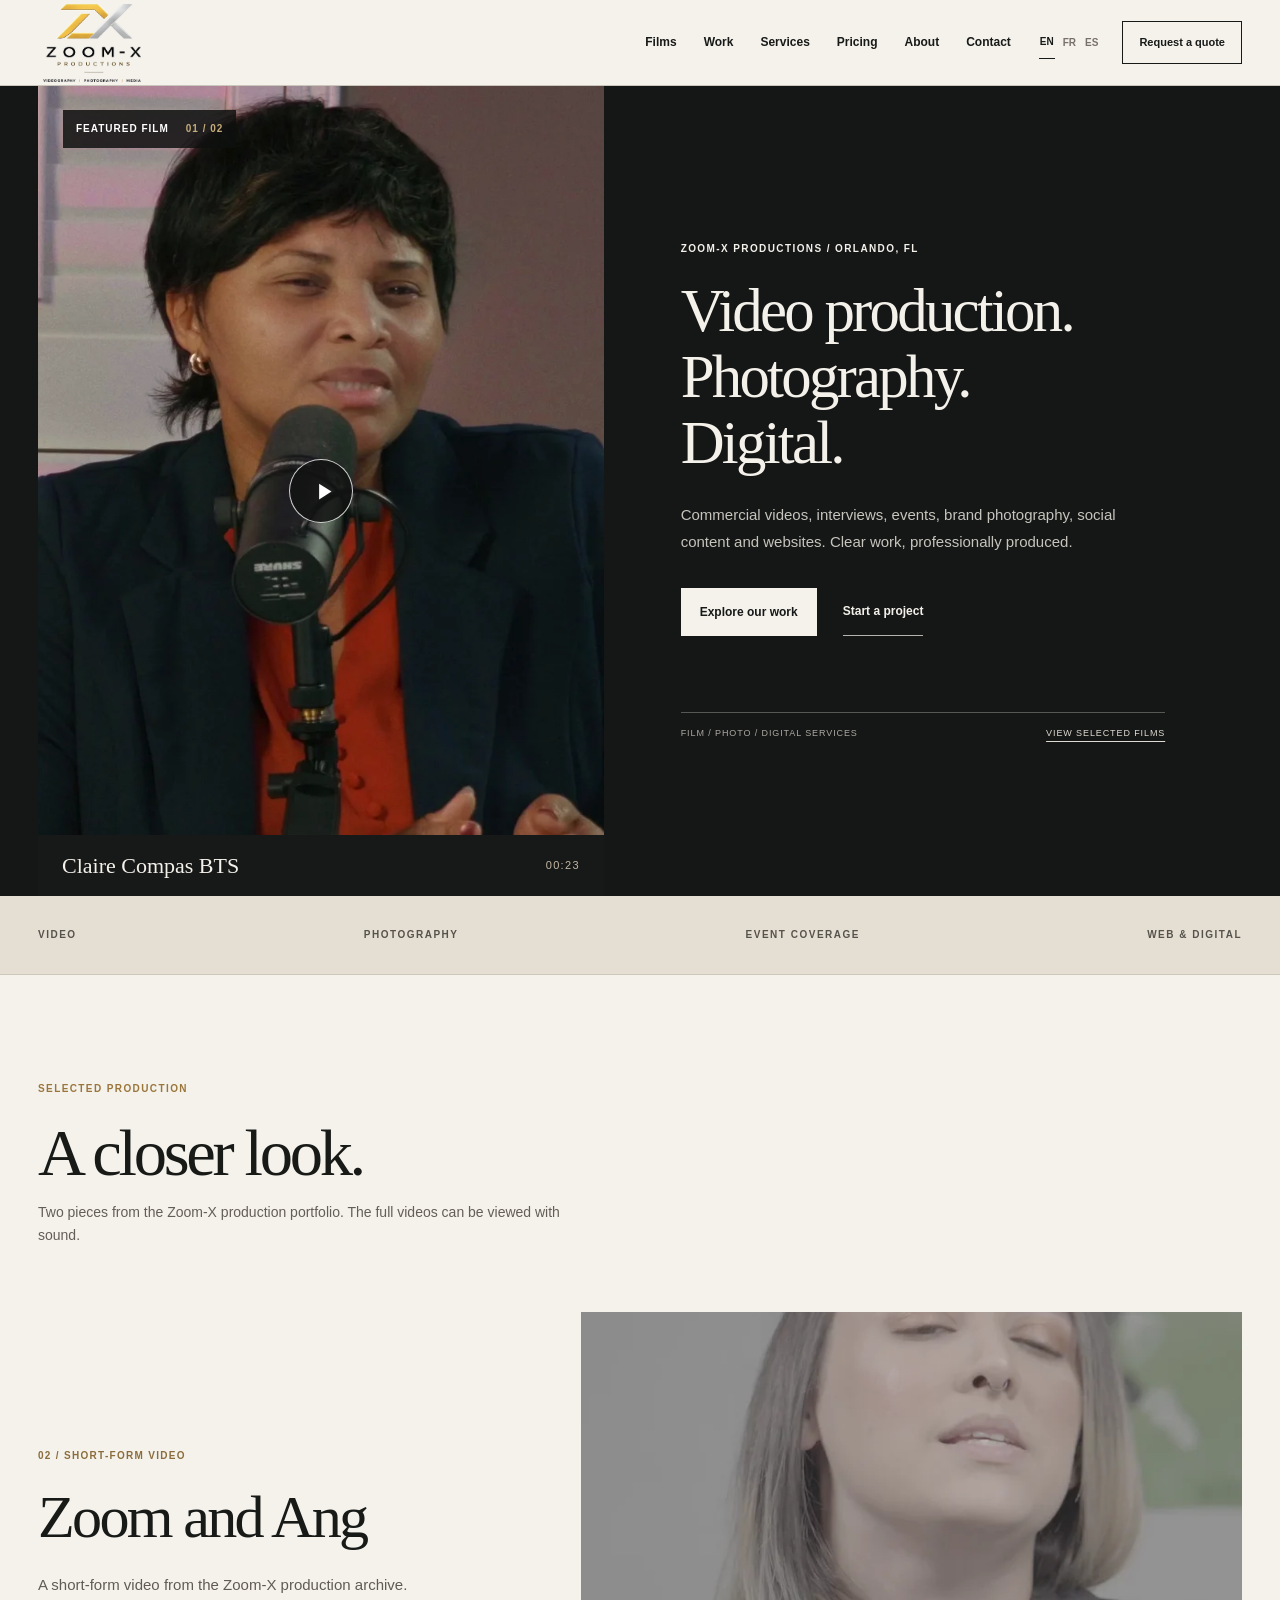
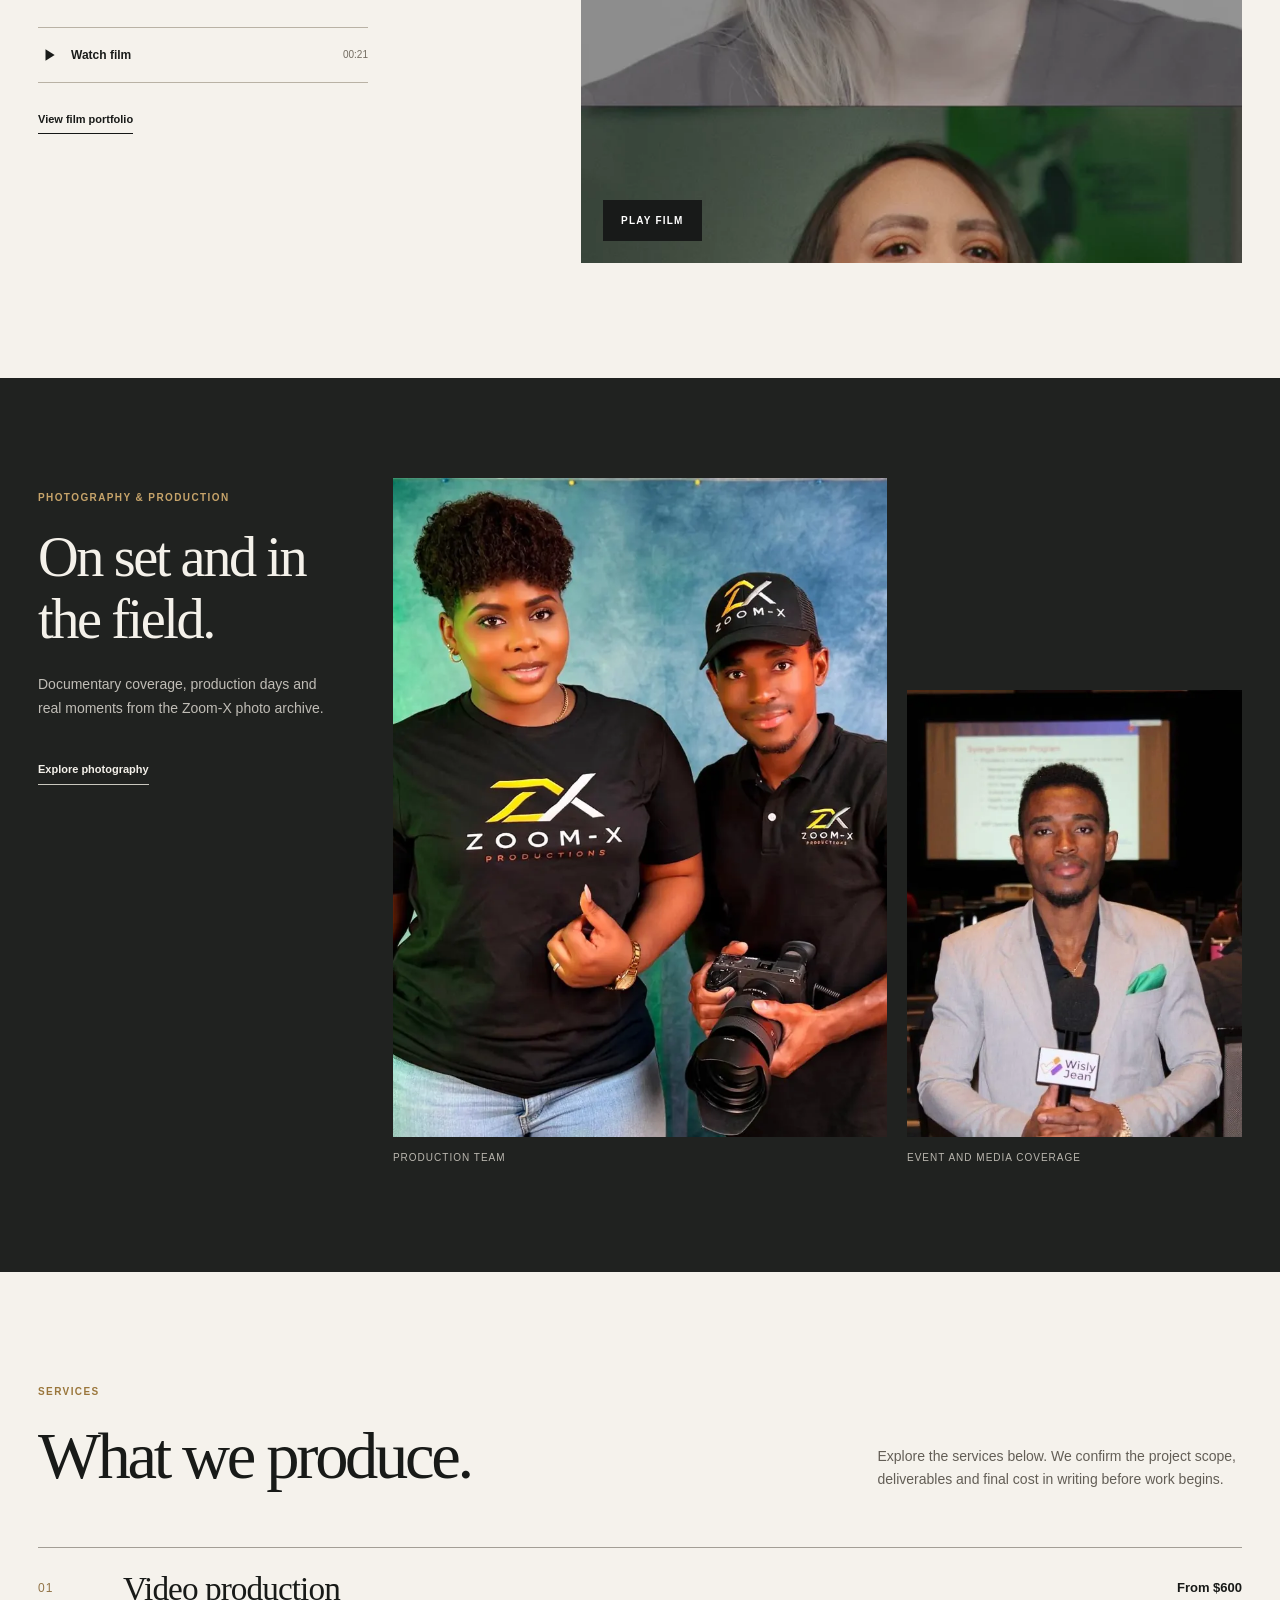
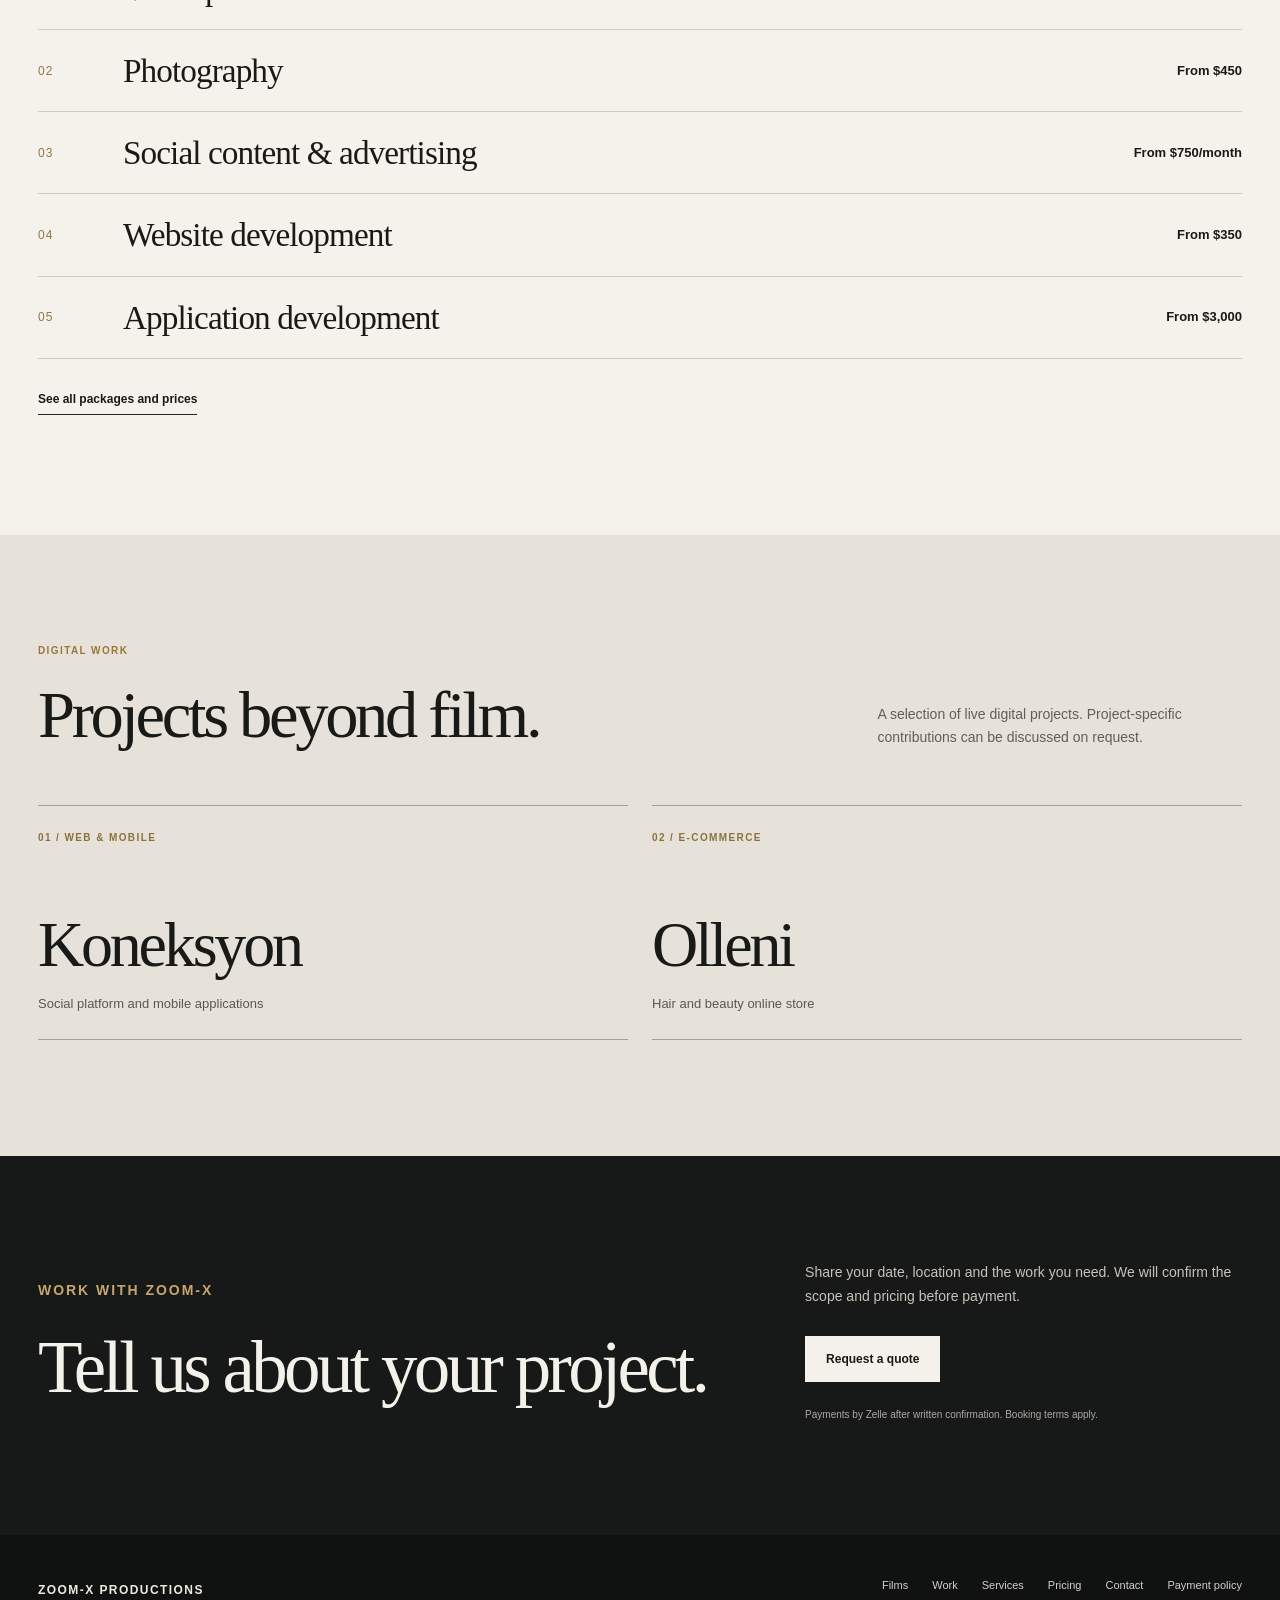
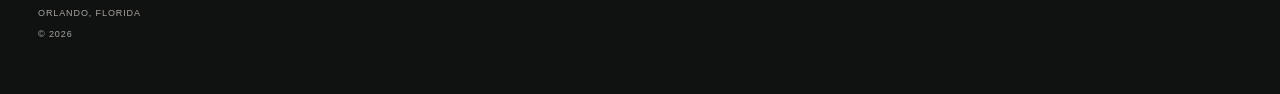
==== commit b030ee8c: "Replace Zoom-X mobile hero with single cinematic film and editorial studio homepage" ====
--- a/index.html
+++ b/index.html
@@ -1,131 +1,463 @@
 <!doctype html>
 <html lang="en">
 <head>
-<meta charset="utf-8">
-<meta name="viewport" content="width=device-width,initial-scale=1,viewport-fit=cover">
-<meta name="theme-color" content="#151514">
-<meta name="description" content="Zoom-X Productions in Orlando — films, photography, event coverage and digital work. Watch selected productions and explore services and pricing.">
-<title>Zoom-X Productions | Film, Photography & Digital</title>
-<link rel="preload" href="assets/video-portfolio/Zoom-and-Ang-poster.webp" as="image" type="image/webp">
-<link rel="stylesheet" href="assets/cinema-home.css?v=20261030-cinema1">
-<script src="assets/cinema-home.js?v=20261030-cinema1" defer></script>
+  <meta charset="utf-8">
+  <meta name="viewport" content="width=device-width,initial-scale=1,viewport-fit=cover">
+  <meta name="theme-color" content="#f4f1ea">
+  <meta name="description" content="Zoom-X Productions: video production, photography, event coverage, websites and digital services. Explore our films and request a production quote.">
+  <title>Zoom-X Productions | Film, Photography & Digital</title>
+  <link rel="preload" href="assets/video-portfolio/Claire-Compas-BTS-poster.webp" as="image" type="image/webp">
+  <style id="zoomx-studio-design">/* Zoom-X: restrained film-led homepage, v10 */
+:root{--paper:#f5f2ec;--paper2:#eae6df;--ink:#181a18;--dark:#151716;--dark2:#1e211f;--line:#cbc6bb;--gold:#b18b48;--muted:#68645d;--sans:Arial,'Helvetica Neue',Helvetica,sans-serif;--serif:Georgia,'Times New Roman',serif}
+*{box-sizing:border-box}
+html{scroll-behavior:smooth}
+body{margin:0;min-width:280px;background:var(--paper);color:var(--ink);font:15px/1.55 var(--sans);-webkit-font-smoothing:antialiased}
+a{color:inherit;text-decoration:none}button{font:inherit}img{max-width:100%;display:block}svg{display:block}
+.shell{width:min(1400px,calc(100% - 76px));margin-inline:auto}
+.skip-link{position:absolute;left:-10000px;top:auto;z-index:500;background:white;padding:12px}.skip-link:focus{top:0;left:0}
+:focus-visible{outline:2px solid var(--gold);outline-offset:3px}
+.site-header{position:relative;z-index:50;background:var(--paper);border-bottom:1px solid var(--line)}
+.header-inner{height:85px;display:flex;justify-content:space-between;align-items:center;gap:28px}
+.brand{display:flex;align-items:center;flex:none;width:108px;height:77px;overflow:visible}
+.brand img{width:108px;height:auto;max-height:78px;object-fit:contain}
+.main-nav{display:flex;align-items:center;gap:27px;margin-left:auto}
+.main-nav a{font-size:12px;line-height:1.2;font-weight:600;transition:color .15s}
+.main-nav a:hover{color:#947038}
+.header-controls{display:flex;align-items:center;gap:23px}
+.locale-switch{display:flex;align-items:center;gap:7px}
+.locale-switch button{border:none;background:none;color:#787169;padding:8px 1px;font-size:10px;font-weight:700;cursor:pointer}
+.locale-switch button[aria-pressed="true"]{color:var(--ink);border-bottom:1px solid var(--ink)}
+.header-inquiry{border:1px solid var(--ink);font-size:11px;line-height:1;padding:15px 16px;font-weight:700;white-space:nowrap;transition:background .18s,color .18s}
+.header-inquiry:hover{background:var(--ink);color:var(--paper)}
+.menu-button{display:none;background:none;border:none;color:var(--ink);font-size:11px;font-weight:700;cursor:pointer;align-items:center;gap:9px;padding:12px 0}
+.menu-line{width:20px;height:1px;background:currentColor;position:relative}
+.menu-line:after{content:"";width:20px;height:1px;position:absolute;left:0;top:6px;background:currentColor}
+/* Film first: one featured film, no overlaying content panels */
+.hero{background:var(--dark);color:#f4f1eb}
+.hero-grid{display:grid;grid-template-columns:minmax(0,.94fr) minmax(0,1.06fr);align-items:stretch;gap:0}
+.hero-media{position:relative;min-height:650px;height:min(810px,calc(100svh - 85px));background:#2a2b29;overflow:hidden;isolation:isolate}
+.hero-media video{position:absolute;inset:0;width:100%;height:100%;display:block;object-fit:cover;object-position:center 50%;filter:contrast(1.03)}
+.media-corner{position:absolute;z-index:2;left:25px;top:24px;display:flex;gap:17px;align-items:center;text-transform:uppercase;letter-spacing:.10em;font-size:10px;font-weight:700;color:#fff;background:rgba(14,16,15,.84);padding:11px 13px}
+.media-corner span+span{color:#c5ad7a}
+.media-caption{position:absolute;z-index:2;bottom:0;left:0;right:0;display:flex;justify-content:space-between;align-items:center;gap:15px;padding:18px 24px;background:#171918;color:#f4f1eb}
+.media-caption strong{font:400 22px/1.15 var(--serif)}
+.media-caption span{font-size:11px;letter-spacing:.12em;color:#c3b7a2}
+.film-play{display:grid;place-items:center;width:64px;height:64px;background:rgba(18,19,18,.86);color:#fff;border:1px solid rgba(255,255,255,.8);border-radius:50%;cursor:pointer;transition:background .2s,transform .2s}
+.film-play svg{width:27px;height:27px;margin-left:4px}
+.film-play:hover{background:#a17b41;transform:scale(1.04)}
+.hero-play{position:absolute;z-index:4;top:50%;left:50%;transform:translate(-50%,-50%)}
+.hero-play:hover{transform:translate(-50%,-50%) scale(1.05)}
+.hero-copy{min-width:0;display:flex;flex-direction:column;justify-content:center;padding:60px clamp(45px,6vw,110px);position:relative}
+.eyebrow{font-size:10px;letter-spacing:.14em;font-weight:700;line-height:1.5;text-transform:uppercase;margin:0 0 22px}
+.eyebrow.accent{color:#9a763b}.eyebrow.light{color:#c7a46a}
+.hero h1{font:400 clamp(43px,4.75vw,75px)/1.09 var(--serif);letter-spacing:-.045em;margin:0 0 26px;max-width:630px}
+.hero h1 span{display:block;overflow-wrap:normal}
+.hero-text{font-size:15px;line-height:1.75;color:#c6c4bd;max-width:460px;margin:0}
+.hero-actions{display:flex;gap:24px 26px;align-items:center;flex-wrap:wrap;margin-top:33px}
+.main-action{display:inline-flex;justify-content:center;align-items:center;background:#f5f2ec;color:#171918;min-height:48px;padding:15px 19px;font-size:12px;font-weight:700;transition:background .15s}
+.main-action:hover{background:#d9c59d}
+.secondary-action{display:inline-flex;align-items:center;padding:8px 0;border-bottom:1px solid #b5b3ac;min-height:48px;font-size:12px;font-weight:700}
+.hero-lower{margin-top:76px;padding-top:14px;border-top:1px solid #565953;display:flex;justify-content:space-between;align-items:center;gap:20px;font-size:9px;letter-spacing:.10em;color:#aca9a2}
+.hero-lower a{color:#dedbd3;text-decoration:underline;text-underline-offset:5px}
+.discipline-bar{background:#e5ded3;border-bottom:1px solid #cfc7b9}
+.discipline-inner{min-height:78px;display:flex;align-items:center;justify-content:space-between;gap:18px}
+.discipline-inner span{font-size:10px;font-weight:700;letter-spacing:.15em;color:#56534c}
+/* Main selected film */
+.film-section{padding:106px 0 115px;background:var(--paper)}
+.section-intro{max-width:920px;margin-bottom:65px}
+.section-intro h2{font:400 clamp(40px,5.2vw,80px)/1.04 var(--serif);letter-spacing:-.05em;margin:0 0 14px}
+.section-intro p:last-child{color:#635e56;margin:0;font-size:14px;line-height:1.65;max-width:550px}
+.feature-film{display:grid;grid-template-columns:minmax(0,.8fr) minmax(0,1.2fr);gap:clamp(50px,8vw,138px);align-items:center}
+.feature-film-copy{max-width:520px}
+.project-no{font-size:10px;letter-spacing:.13em;font-weight:700;color:#8b6d3d}
+.feature-film-copy h3{font:400 clamp(39px,4.7vw,74px)/1.03 var(--serif);letter-spacing:-.045em;margin:21px 0 24px}
+.feature-film-copy p{max-width:390px;margin:0 0 29px;font-size:15px;line-height:1.75;color:#605b53}
+.watch-link{display:flex;align-items:center;gap:13px;width:min(100%,330px);text-align:left;background:none;color:#191b19;border:0;border-top:1px solid #b9b2a5;border-bottom:1px solid #b9b2a5;padding:17px 0;font-size:12px;font-weight:700;cursor:pointer}
+.watch-link svg{width:20px;height:20px}
+.watch-link .duration{margin-left:auto;font-size:10px;color:#736c61;font-weight:400}
+.collection-link{display:inline-block;margin-top:28px;padding-bottom:5px;border-bottom:1px solid #151716;font-size:11px;font-weight:700}
+.feature-film-image{position:relative;display:block;padding:0;border:0;background:#141715;cursor:pointer;aspect-ratio:1.2/1;overflow:hidden;width:100%}
+.feature-film-image img{width:100%;height:100%;object-fit:cover;object-position:center 41%;transition:transform .55s}
+.feature-film-image:hover img{transform:scale(1.025)}
+.feature-film-image-label{position:absolute;bottom:22px;left:22px;background:#181a19;color:#fff;padding:13px 18px;font-size:10px;font-weight:700;letter-spacing:.12em}
+/* Production photography: dark with image hierarchy */
+.field-section{background:#202220;color:#f4f1ea;padding:100px 0 107px}
+.field-grid{display:grid;grid-template-columns:minmax(0,.8fr) minmax(0,1.18fr) minmax(0,.8fr);gap:20px;align-items:end}
+.field-intro{align-self:start;padding:12px 42px 0 0}
+.field-intro h2{font:400 clamp(38px,4.4vw,67px)/1.09 var(--serif);letter-spacing:-.043em;margin:0 0 23px}
+.field-intro p:not(.eyebrow){font-size:14px;line-height:1.7;color:#c0bdb6;margin:0 0 35px;max-width:390px}
+.text-on-dark{display:inline-block;font-size:11px;font-weight:700;color:#f4f1ea;border-bottom:1px solid #c9c7be;padding-bottom:6px}
+.field-figure{min-width:0;margin:0}
+.field-figure img{height:auto;display:block;width:100%;object-fit:cover;background:#31322f}
+.field-figure-primary img{aspect-ratio:3/4}
+.field-figure-secondary img{aspect-ratio:3/4}
+.field-figure figcaption{padding-top:13px;color:#bab7af;font-size:10px;letter-spacing:.10em;text-transform:uppercase}
+/* Services and digital projects */
+.services-section{padding:112px 0 120px;background:#f5f2ec}
+.section-intro-split{max-width:none;display:grid;grid-template-columns:1fr minmax(220px,.48fr);gap:80px;align-items:end;margin-bottom:56px}
+.section-intro-split h2{margin-bottom:0}
+.section-intro-split>p{font-size:14px;line-height:1.75;color:#625c52;margin:0 0 5px}
+.services-list{border-top:1px solid #a39e95}
+.service-row{display:grid;grid-template-columns:55px minmax(0,1fr) 155px;align-items:center;gap:30px;border-bottom:1px solid #d0cac0;padding:21px 0;transition:padding-left .18s}
+.service-row:hover{padding-left:10px}
+.service-row span{font:12px/1 var(--sans);color:#927447;letter-spacing:.10em}
+.service-row strong{font:400 clamp(24px,2.6vw,39px)/1.18 var(--serif);letter-spacing:-.028em}
+.service-row em{font-size:13px;font-style:normal;text-align:right;font-weight:700}
+.underlined-link{display:inline-block;margin-top:31px;padding-bottom:5px;border-bottom:1px solid #252622;font-size:12px;font-weight:700}
+.digital-section{padding:108px 0 116px;background:#e7e2d9}
+.digital-rows{display:grid;grid-template-columns:repeat(2,minmax(0,1fr));gap:24px}
+.digital-rows a{display:flex;min-height:235px;flex-direction:column;align-items:flex-start;border-top:1px solid #a8a093;border-bottom:1px solid #a8a093;padding:24px 0 25px;transition:padding-left .15s}
+.digital-rows a:hover{padding-left:12px}
+.digital-rows span{font-size:10px;letter-spacing:.14em;color:#8c713f;font-weight:700}
+.digital-rows strong{font:400 clamp(42px,5vw,72px)/1.05 var(--serif);letter-spacing:-.05em;margin:auto 0 16px}
+.digital-rows small{font-size:13px;color:#5c5750}
+/* Booking */
+.contact-section{padding:104px 0 112px;background:#171918;color:#f4f1ea}
+.contact-grid{display:grid;grid-template-columns:minmax(0,1fr) minmax(0,.65fr);gap:95px;align-items:center}
+.contact-grid h2{font:400 clamp(46px,5.7vw,85px)/1.04 var(--serif);letter-spacing:-.05em;margin:0;max-width:700px}
+.contact-grid p{font-size:14px;line-height:1.72;color:#c8c3b9;margin:0 0 28px;max-width:460px}
+.contact-action{display:inline-flex;align-items:center;justify-content:center;min-height:46px;background:#f4f1ea;color:#171918;padding:13px 21px;font-size:12px;font-weight:700}
+.contact-grid p.payment-note{font-size:10px;color:#aca9a2;max-width:360px;margin-top:24px;margin-bottom:0}
+.footer{background:#101211;color:#eee9df;padding:42px 0 52px}
+.footer-inner{display:flex;justify-content:space-between;gap:36px}
+.footer-name{font-size:12px;font-weight:700;letter-spacing:.12em}
+.footer-inner small{display:block;font-size:9px;color:#a9a69e;letter-spacing:.1em;margin-top:7px}
+.footer-inner nav{display:flex;flex-wrap:wrap;align-content:flex-start;justify-content:flex-end;gap:12px 24px;max-width:650px}
+.footer-inner nav a{font-size:11px;color:#d4d0c7}
+/* Native video viewer, no external script dependency */
+.film-dialog{padding:0;border:0;max-height:96svh;width:min(960px,calc(100% - 32px));max-width:none;color:#f4f1ea;background:#111312}
+.film-dialog::backdrop{background:rgba(0,0,0,.89)}
+.dialog-content{padding:16px 18px 22px;display:flex;flex-direction:column;align-items:center}
+.dialog-top{display:flex;width:100%;justify-content:space-between;align-items:center;gap:20px;padding:4px 1px 12px}
+.dialog-top strong{font-size:12px;font-weight:700;letter-spacing:.06em}
+.dialog-close{display:flex;align-items:center;gap:10px;color:#f4f1ea;background:transparent;border:1px solid #686a65;padding:8px 12px;cursor:pointer;font-size:11px}
+.dialog-close span:last-child{font-size:20px;line-height:1}
+.film-dialog video{max-height:calc(96svh - 125px);height:auto;max-width:100%;width:auto;aspect-ratio:9/16;background:#090909}
+.dialog-content>p{align-self:flex-start;color:#a8a7a1;font-size:11px;margin:12px 0 0}
+body.modal-open{overflow:hidden}
+.fade-in{opacity:1;transform:none}
+.has-motion .fade-in{opacity:0;transform:translateY(13px);transition:opacity .55s ease-out,transform .55s ease-out}
+.has-motion .fade-in.visible{opacity:1;transform:none}
+@media(max-width:1120px){
+  .main-nav{gap:18px}.header-controls{gap:14px}.header-inquiry{display:none}
+  .hero-copy{padding-inline:clamp(30px,4vw,70px)}
+  .hero h1{font-size:clamp(36px,4.4vw,62px)}
+  .field-grid{grid-template-columns:.8fr 1fr .65fr}
+}
+@media(max-width:830px){
+  .shell{width:min(100% - 44px,1400px)}
+  .header-inner{height:77px}
+  .brand{width:94px;height:70px}.brand img{width:94px;max-height:70px}
+  .menu-button{display:flex}.main-nav{display:none;position:absolute;top:77px;left:0;right:0;margin:0;padding:22px 23px 29px;background:var(--paper);border-top:1px solid var(--line);border-bottom:1px solid var(--line);flex-direction:column;align-items:flex-start;gap:0;box-shadow:0 12px 22px rgba(0,0,0,.11)}
+  .main-nav.open{display:flex}
+  .main-nav a{width:100%;padding:12px 2px;border-bottom:1px solid #d1cbc0;font-size:17px;font-weight:500}
+  .hero-grid{grid-template-columns:minmax(0,.95fr) minmax(0,1.05fr)}
+  .hero-media{height:600px;min-height:0}
+  .hero-copy{padding:48px 32px}
+  .hero h1{font-size:clamp(33px,4.6vw,52px)}
+  .hero-lower{display:none}
+  .discipline-inner{min-height:65px}
+  .discipline-inner span{font-size:9px}
+  .field-grid{grid-template-columns:1fr 1fr;gap:17px}
+  .field-intro{grid-column:1/-1;padding:0;max-width:550px;margin-bottom:18px}
+  .field-figure-primary img,.field-figure-secondary img{aspect-ratio:4/5}
+  .section-intro-split{gap:30px}
+  .feature-film{gap:45px}
+  .contact-grid{gap:40px}
+}
+@media(max-width:620px){
+  .shell{width:calc(100% - 36px)}
+  .header-inner{height:73px;gap:10px}
+  .brand{width:90px;height:67px}.brand img{width:90px;max-height:66px}
+  .main-nav{top:73px}
+  .header-controls{margin-left:auto;gap:21px}
+  .locale-switch{gap:9px}.locale-switch button{font-size:10px}
+  .menu-button{font-size:10px;gap:7px}.menu-line,.menu-line:after{width:16px}
+  .hero-grid{display:flex;flex-direction:column}
+  .hero-media{height:min(62svh,550px);min-height:370px;margin-left:-18px;margin-right:-18px;flex:none}
+  .hero-media video{object-position:center 46%}
+  .media-corner{top:14px;left:16px;padding:9px 11px;font-size:9px;gap:12px}
+  .media-caption{padding:13px 17px}
+  .media-caption strong{font-size:18px}
+  .media-caption span{font-size:9px}
+  .film-play{width:56px;height:56px}.film-play svg{width:24px;height:24px}
+  .hero-copy{padding:30px 0 45px}
+  .hero h1{font-size:clamp(34px,9.1vw,44px);line-height:1.09;letter-spacing:-.042em;margin:0 0 19px}
+  .hero .eyebrow{margin-bottom:13px}
+  .hero-text{font-size:13px;line-height:1.55;max-width:36ch}
+  .hero-actions{margin-top:24px;gap:12px 23px}
+  .main-action{min-height:44px;padding:12px 15px;font-size:11px}
+  .secondary-action{min-height:44px;font-size:11px}
+  .discipline-bar{display:none}
+  .film-section{padding:58px 0 72px}
+  .section-intro{margin-bottom:30px}
+  .eyebrow{font-size:9px;margin-bottom:11px}
+  .section-intro h2{font-size:clamp(37px,9.8vw,55px);margin-bottom:13px}
+  .section-intro p:last-child{font-size:13px}
+  .feature-film{grid-template-columns:1fr;gap:27px}
+  .feature-film-image{order:0;aspect-ratio:4/4.4;max-height:520px}
+  .feature-film-copy{order:1}
+  .feature-film-copy h3{font-size:38px;margin:13px 0 10px}
+  .feature-film-copy p{font-size:13px;margin-bottom:19px}
+  .watch-link{padding:14px 0}
+  .collection-link{margin-top:17px}
+  .feature-film-image-label{left:15px;bottom:15px;padding:11px 14px}
+  .field-section{padding:57px 0 70px}
+  .field-grid{grid-template-columns:1fr 1fr;gap:13px}
+  .field-intro{margin-bottom:8px}
+  .field-intro h2{font-size:clamp(37px,10vw,54px)}
+  .field-intro p:not(.eyebrow){font-size:13px;margin-bottom:19px}
+  .field-figure-primary img,.field-figure-secondary img{aspect-ratio:3/4}
+  .field-figure figcaption{font-size:9px;line-height:1.4}
+  .services-section,.digital-section{padding:61px 0 71px}
+  .section-intro-split{grid-template-columns:1fr;gap:12px;margin-bottom:27px}
+  .section-intro-split h2{font-size:clamp(36px,9.5vw,53px)}
+  .section-intro-split>p{font-size:13px}
+  .service-row{grid-template-columns:27px minmax(0,1fr);gap:9px 14px;padding:17px 0}
+  .service-row strong{font-size:24px;grid-column:2}
+  .service-row em{grid-column:2;text-align:left;font-size:11px}
+  .service-row span{grid-row:1/3;align-self:start;margin-top:6px}
+  .service-row:hover{padding-left:0}
+  .underlined-link{margin-top:24px}
+  .digital-rows{grid-template-columns:1fr;gap:20px}
+  .digital-rows a{min-height:150px;padding:18px 0}
+  .digital-rows strong{font-size:45px;margin:15px 0 11px}
+  .contact-section{padding:64px 0 70px}
+  .contact-grid{grid-template-columns:1fr;gap:18px}
+  .contact-grid h2{font-size:clamp(44px,10vw,58px)}
+  .contact-grid p{font-size:13px;margin-bottom:22px}
+  .footer-inner{flex-direction:column;gap:22px}
+  .footer-inner nav{justify-content:flex-start;gap:12px 19px}
+  .film-dialog{width:calc(100% - 12px)}
+  .dialog-content{padding:12px}
+}
+@media(max-width:350px){
+  .shell{width:calc(100% - 30px)}
+  .hero-media{margin-left:-15px;margin-right:-15px}
+  .brand,.brand img{width:83px}
+  .header-controls{gap:12px}.locale-switch{gap:5px}
+  .hero h1{font-size:32px}
+  .main-action,.secondary-action{font-size:10px}
+}
+@media(prefers-reduced-motion:reduce){html{scroll-behavior:auto}*,*::before,*::after{transition:none!important;animation:none!important}.has-motion .fade-in{opacity:1!important;transform:none!important}}
+</style>
+  
 </head>
 <body>
-<a class="skip-link" href="#main">Skip to content</a>
-<header class="site-header" id="site-header">
-  <div class="page-wrap nav-shell">
-    <a class="site-logo" href="index.html" aria-label="Zoom-X Productions — homepage"><img src="assets/zoomx-logo.png?v=20261030-png" alt="Zoom-X Productions" width="150" height="125"></a>
-    <nav class="primary-nav" id="primary-nav" aria-label="Main navigation">
-      <a href="work.html" data-t="navWork">Work</a>
-      <a href="videos.html" data-t="navFilms">Films</a>
-      <a href="services.html" data-t="navServices">Services</a>
-      <a href="pricing.html" data-t="navPricing">Pricing</a>
-      <a href="about.html" data-t="navAbout">About</a>
-      <a href="contact.html" data-t="navContact">Contact</a>
-    </nav>
-    <div class="header-actions">
-      <div class="locale-control" aria-label="Website language" role="group">
-        <button type="button" data-locale="en" aria-pressed="true">EN</button>
-        <button type="button" data-locale="fr" aria-pressed="false">FR</button>
-        <button type="button" data-locale="es" aria-pressed="false">ES</button>
-      </div>
-      <a class="header-contact" href="contact.html" data-t="quote">Request a quote</a>
-      <button class="menu-toggle" id="menu-toggle" type="button" aria-expanded="false" aria-controls="primary-nav" aria-label="Open menu"><span></span><span></span><span class="menu-text">Menu</span></button>
-    </div>
-  </div>
-</header>
-<main id="main">
-  <section class="cinema-hero" id="top" aria-labelledby="hero-title">
-    <div class="hero-grain" aria-hidden="true"></div>
-    <div class="page-wrap hero-layout">
-      <div class="hero-copy">
-        <div class="hero-topline"><span class="eyebrow eyebrow-light" data-t="heroKicker">ZOOM-X / ORLANDO, FLORIDA</span><span class="hero-topline-rule" aria-hidden="true"></span></div>
-        <div class="hero-statement">
-          <p class="hero-suptitle" data-t="heroCategory">VIDEO PRODUCTION · PHOTOGRAPHY · DIGITAL</p>
-          <h1 id="hero-title"><span data-t="heroLine1">Film.</span><span data-t="heroLine2">Photo.</span><em data-t="heroLine3">Motion.</em></h1>
-          <p class="hero-description" data-t="heroDesc">Commercial videos, interviews, events, photography and digital projects. Produced by Zoom-X.</p>
-          <div class="hero-actions">
-            <button class="text-button light-button" type="button" data-film="zoom" data-t="watchMain">Watch the film <span aria-hidden="true">↗</span></button>
-            <a class="text-button subtle-button" href="work.html" data-t="allWork">Explore our work <span aria-hidden="true">↗</span></a>
-          </div>
+  <a class="skip-link" href="#main">Skip to content</a>
+  <header class="site-header">
+    <div class="shell header-inner">
+      <a class="brand" href="index.html" aria-label="Zoom-X Productions homepage"><img src="assets/zoomx-logo.png?v=20261030-png" width="110" height="82" alt="Zoom-X Productions"></a>
+      <nav class="main-nav" id="main-nav" aria-label="Primary navigation">
+        <a href="videos.html" data-i18n="navFilms">Films</a>
+        <a href="work.html" data-i18n="navWork">Work</a>
+        <a href="services.html" data-i18n="navServices">Services</a>
+        <a href="pricing.html" data-i18n="navPricing">Pricing</a>
+        <a href="about.html" data-i18n="navAbout">About</a>
+        <a href="contact.html" data-i18n="navContact">Contact</a>
+      </nav>
+      <div class="header-controls">
+        <div class="locale-switch" role="group" aria-label="Language">
+          <button type="button" data-locale="en" aria-pressed="true">EN</button>
+          <button type="button" data-locale="fr" aria-pressed="false">FR</button>
+          <button type="button" data-locale="es" aria-pressed="false">ES</button>
         </div>
-        <div class="hero-footnote"><span data-t="heroFootnote">ZOOM-X PRODUCTIONS — SELECTED VIDEO WORK</span><a href="#selected" data-t="scroll">SCROLL TO DISCOVER <span aria-hidden="true">↓</span></a></div>
-      </div>
-      <div class="hero-film-set" aria-label="Selected Zoom-X films">
-        <div class="hero-tall-reel">
-          <video id="ambient-reel" class="hero-video" width="720" height="1280" poster="assets/video-portfolio/Zoom-and-Ang-poster.webp" muted playsinline loop preload="none" aria-label="Silent visual excerpt from Zoom and Ang" data-src="assets/video-portfolio/Zoom-and-Ang-web.mp4"></video>
-          <div class="hero-reel-tag"><span>01 / <strong>ZOOM AND ANG</strong></span><span>00:21</span></div>
-          <button type="button" class="round-play" data-film="zoom" aria-label="Play Zoom and Ang with sound"><span aria-hidden="true">▶</span></button>
-        </div>
-        <button class="hero-side-reel" type="button" data-film="claire" aria-label="Play Claire Compas BTS with sound">
-          <img src="assets/video-portfolio/Claire-Compas-BTS-poster.webp" alt="Still from Claire Compas behind the scenes" width="720" height="1280" loading="eager">
-          <span class="side-caption"><small>02 / BEHIND THE SCENES</small><strong>CLAIRE COMPAS BTS</strong><span>WATCH <span aria-hidden="true">↗</span></span></span>
-        </button>
-        <span class="set-vertical-label" aria-hidden="true">ZOOM-X / MOVING IMAGE ARCHIVE</span>
+        <a class="header-inquiry" href="contact.html" data-i18n="headerQuote">Request a quote</a>
+        <button type="button" class="menu-button" id="menu-button" aria-controls="main-nav" aria-expanded="false"><span data-i18n="menu">Menu</span><span class="menu-line" aria-hidden="true"></span></button>
       </div>
     </div>
-    <div class="hero-bottom-line" aria-hidden="true"><span></span><span></span><span></span><span></span><span></span></div>
-  </section>
-
-  <section class="selected-section" id="selected" aria-labelledby="selected-title">
-    <div class="page-wrap selected-intro reveal-on-view">
-      <div class="section-serial"><span>01 / 04</span><span data-t="sectionFilmsLabel">FILMS & VIDEO</span></div>
-      <div class="selected-heading"><h2 id="selected-title" data-t="selectedTitle">Selected moving images.</h2><p data-t="selectedDesc">Two short pieces from our production archive. Open either film to watch with sound.</p></div>
-    </div>
-    <div class="page-wrap film-gallery">
-      <button class="film-poster-film film-poster-main reveal-on-view" type="button" data-film="zoom" aria-label="Watch Zoom and Ang">
-        <img src="assets/video-portfolio/Zoom-and-Ang-poster.webp" alt="Portrait from Zoom and Ang" width="720" height="1280" loading="lazy">
-        <span class="film-poster-inner"><span class="film-poster-play" aria-hidden="true">▶</span><span data-t="playWithSound">WATCH WITH SOUND</span></span>
-      </button>
-      <div class="film-gallery-editorial reveal-on-view"><span class="gallery-line"></span><h3>Zoom and Ang</h3><p data-t="filmZoomType">Short-form film</p><span class="film-time">00:21 / 01</span><span class="film-gallery-caption" data-t="filmGalleryCaption">From the camera to the final edit.</span></div>
-      <button class="film-poster-film film-poster-secondary reveal-on-view" type="button" data-film="claire" aria-label="Watch Claire Compas BTS">
-        <img src="assets/video-portfolio/Claire-Compas-BTS-poster.webp" alt="Interview and behind-the-scenes coverage with a microphone" width="720" height="1280" loading="lazy">
-        <span class="film-poster-inner"><span class="film-poster-play" aria-hidden="true">▶</span><span data-t="playWithSound">WATCH WITH SOUND</span></span>
-      </button>
-      <div class="film-gallery-editorial film-gallery-editorial-second reveal-on-view"><span class="gallery-line"></span><h3>Claire Compas BTS</h3><p data-t="filmClaireType">Behind the scenes</p><span class="film-time">00:23 / 02</span><a href="videos.html" data-t="completeFilms">See the complete film collection <span aria-hidden="true">↗</span></a></div>
-    </div>
-  </section>
-
-  <section class="field-section" id="field" aria-labelledby="field-title">
-    <div class="page-wrap field-layout">
-      <div class="field-copy reveal-on-view"><div class="section-serial"><span>02 / 04</span><span data-t="sectionFieldLabel">ON LOCATION</span></div><h2 id="field-title" data-t="fieldTitle">Beyond the screen.</h2><p data-t="fieldDesc">Reporting, interviews and production days from the Zoom-X photo archive. Real moments, on set and in the field.</p><a class="text-button field-link" href="gallery.html" data-t="viewPhotos">See the photo journal <span aria-hidden="true">↗</span></a></div>
-      <div class="field-photos">
-        <a class="field-photo-a reveal-on-view" href="gallery.html"><img src="assets/gallery/press-conference.webp" width="853" height="853" loading="lazy" alt="Press reporting and interview coverage"><span>01 / <span data-t="photoPress">REPORTING</span></span></a>
-        <a class="field-photo-b reveal-on-view" href="gallery.html"><img src="assets/gallery/zoomx-production-team.webp" width="900" height="900" loading="lazy" alt="Zoom-X production team with a camera"><span>02 / <span data-t="photoTeam">PRODUCTION</span></span></a>
+  </header>
+
+  <main id="main">
+    <section class="hero" id="top" aria-labelledby="hero-heading">
+      <div class="shell hero-grid">
+        <div class="hero-media">
+          <video id="hero-video" autoplay muted loop playsinline preload="metadata" poster="assets/video-portfolio/Claire-Compas-BTS-poster.webp" width="720" height="1280" aria-label="Silent excerpt from Claire Compas BTS">
+            <source src="assets/video-portfolio/Claire-Compas-BTS-web.mp4" type="video/mp4">
+          </video>
+          <div class="media-corner"><span data-i18n="featuredFilm">Featured film</span><span>01 / 02</span></div>
+          <button class="film-play hero-play" type="button" data-play-film="claire" aria-label="Play Claire Compas BTS with sound">
+            <svg viewBox="0 0 24 24" aria-hidden="true"><path d="m9 5 11 7-11 7z" fill="currentColor"/></svg>
+          </button>
+          <div class="media-caption"><strong>Claire Compas BTS</strong><span>00:23</span></div>
+        </div>
+        <div class="hero-copy">
+          <p class="eyebrow" data-i18n="heroOverline">ZOOM-X PRODUCTIONS / ORLANDO, FL</p>
+          <h1 id="hero-heading"><span data-i18n="heroLine1">Video production.</span><span data-i18n="heroLine2">Photography.</span><span data-i18n="heroLine3">Digital.</span></h1>
+          <p class="hero-text" data-i18n="heroDescription">Commercial videos, interviews, events, brand photography, social content and websites. Clear work, professionally produced.</p>
+          <div class="hero-actions">
+            <a href="work.html" class="main-action"><span data-i18n="heroWork">Explore our work</span></a>
+            <a href="contact.html" class="secondary-action"><span data-i18n="heroContact">Start a project</span></a>
+          </div>
+          <div class="hero-lower"><span data-i18n="heroAside">FILM / PHOTO / DIGITAL SERVICES</span><a href="#films" data-i18n="heroScroll">VIEW SELECTED FILMS</a></div>
+        </div>
       </div>
-    </div>
-  </section>
-
-  <section class="services-section" id="what-we-do" aria-labelledby="services-title">
-    <div class="page-wrap"><div class="services-title-line reveal-on-view"><div class="section-serial"><span>03 / 04</span><span data-t="sectionServicesLabel">WHAT WE DO</span></div><div class="services-title-copy"><h2 id="services-title" data-t="servicesTitle">Production & services.</h2><p data-t="servicesDesc">Tell us what you need. We quote the exact scope before production or development begins.</p></div></div>
-      <div class="service-rows">
-        <a href="service-video-photo.html" class="service-line reveal-on-view"><span class="service-n">01</span><div><h3 data-t="serviceFilm">Video production</h3><p data-t="serviceFilmDesc">Promo films, interviews, events and music videos</p></div><strong data-t="serviceFilmPrice">From $600</strong><span class="service-arr">↗</span></a>
-        <a href="service-video-photo.html" class="service-line reveal-on-view"><span class="service-n">02</span><div><h3 data-t="servicePhoto">Photography</h3><p data-t="servicePhotoDesc">Commercial, portrait and event photography</p></div><strong data-t="servicePhotoPrice">From $450</strong><span class="service-arr">↗</span></a>
-        <a href="service-marketing.html" class="service-line reveal-on-view"><span class="service-n">03</span><div><h3 data-t="serviceSocial">Social media & campaigns</h3><p data-t="serviceSocialDesc">Content, publishing and advertising</p></div><strong data-t="serviceSocialPrice">From $750/mo</strong><span class="service-arr">↗</span></a>
-        <a href="service-digital.html" class="service-line reveal-on-view"><span class="service-n">04</span><div><h3 data-t="serviceWeb">Websites</h3><p data-t="serviceWebDesc">Business websites and online portfolios</p></div><strong data-t="serviceWebPrice">From $350</strong><span class="service-arr">↗</span></a>
-        <a href="service-digital.html" class="service-line reveal-on-view"><span class="service-n">05</span><div><h3 data-t="serviceApp">Application development</h3><p data-t="serviceAppDesc">Web and mobile applications</p></div><strong data-t="serviceAppPrice">From $3,000</strong><span class="service-arr">↗</span></a>
-      </div><a class="service-see-all" href="pricing.html" data-t="servicesSeePricing">Full service and pricing guide <span aria-hidden="true">↗</span></a>
-    </div>
-  </section>
-
-  <section class="digital-section" id="digital" aria-labelledby="digital-title">
-    <div class="page-wrap digital-layout">
-      <div class="digital-copy reveal-on-view"><div class="section-serial"><span>04 / 04</span><span data-t="sectionDigitalLabel">DIGITAL WORK</span></div><h2 id="digital-title" data-t="digitalTitle">Work beyond production.</h2><p data-t="digitalDesc">Live websites, e-commerce and mobile experiences from our digital portfolio.</p></div>
-      <div class="digital-projects">
-        <a href="https://koneksyondatingapp.com" target="_blank" rel="noopener noreferrer" class="digital-project reveal-on-view"><span class="digital-project-index">01 / APPLICATION & WEB</span><strong>Koneksyon</strong><span data-t="digitalKoneksyon">Social platform · Website and mobile</span><i aria-hidden="true">↗</i></a>
-        <a href="https://olleniusa.com" target="_blank" rel="noopener noreferrer" class="digital-project reveal-on-view"><span class="digital-project-index">02 / E-COMMERCE</span><strong>Olleni</strong><span data-t="digitalOlleni">Hair and beauty online store</span><i aria-hidden="true">↗</i></a>
+    </section>
+
+    <div class="discipline-bar" aria-label="Services overview"><div class="shell discipline-inner"><span data-i18n="barVideo">VIDEO</span><span data-i18n="barPhoto">PHOTOGRAPHY</span><span data-i18n="barEvent">EVENT COVERAGE</span><span data-i18n="barWeb">WEB & DIGITAL</span></div></div>
+
+    <section class="film-section" id="films" aria-labelledby="films-heading">
+      <div class="shell">
+        <div class="section-intro fade-in"><p class="eyebrow accent" data-i18n="filmsEyebrow">SELECTED PRODUCTION</p><h2 id="films-heading" data-i18n="filmsHeading">A closer look.</h2><p data-i18n="filmsIntro">Two pieces from the Zoom-X production portfolio. The full videos can be viewed with sound.</p></div>
+        <div class="feature-film">
+          <div class="feature-film-copy fade-in"><span class="project-no">02 / <span data-i18n="filmType">SHORT-FORM VIDEO</span></span><h3>Zoom and Ang</h3><p data-i18n="claireDescription">A short-form video from the Zoom-X production archive.</p><button class="watch-link" type="button" data-play-film="zoom"><svg viewBox="0 0 24 24" aria-hidden="true"><path d="m9 5 11 7-11 7z" fill="currentColor"/></svg><span data-i18n="watchFilm">Watch film</span><span class="duration">00:21</span></button><a href="videos.html" class="collection-link" data-i18n="allFilms">View film portfolio</a></div>
+          <button class="feature-film-image fade-in" type="button" data-play-film="zoom" aria-label="Watch Zoom and Ang"><img src="assets/video-portfolio/Zoom-and-Ang-poster.webp" alt="Two edited shots from a Zoom and Ang video" width="720" height="1280" loading="lazy"><span class="feature-film-image-label" data-i18n="openFilm">PLAY FILM</span></button>
+        </div>
       </div>
-    </div>
-  </section>
-
-  <section class="pricing-section" id="rates" aria-labelledby="rates-title">
-    <div class="page-wrap"><div class="price-intro reveal-on-view"><span class="eyebrow" data-t="priceKicker">STARTING RATES / USD</span><h2 id="rates-title" data-t="priceTitle">A starting point.</h2><p data-t="priceDesc">Final packages and production costs are confirmed in a written quote.</p></div><div class="price-band"><a href="pricing.html#photo"><span data-t="ratePhoto">Commercial photo</span><strong>$450</strong></a><a href="pricing.html#promo"><span data-t="ratePromo">Promo video</span><strong>$600</strong></a><a href="pricing.html#web"><span data-t="rateWeb">Website</span><strong>$350+</strong></a><a href="pricing.html#apps"><span data-t="rateApp">Application</span><strong>$3,000+</strong></a></div></div>
-  </section>
-
-  <section class="contact-section" id="inquiry" aria-labelledby="contact-title"><div class="page-wrap contact-layout"><div><span class="eyebrow eyebrow-light" data-t="contactKicker">WORK WITH ZOOM-X</span><h2 id="contact-title" data-t="contactTitle">Have a project in mind?</h2></div><div class="contact-right"><p data-t="contactDesc">Tell us the kind of work, your location and when you need it. We will confirm the details before payment.</p><a class="contact-cta" href="contact.html" data-t="contactButton">Start a project <span aria-hidden="true">↗</span></a><span class="contact-meta" data-t="contactMeta">ORLANDO, FLORIDA / AVAILABLE FOR PROJECT INQUIRIES</span></div></div></section>
-</main>
-<footer class="site-footer"><div class="page-wrap footer-row"><div><a href="index.html" class="footer-brand">ZOOM-X PRODUCTIONS</a><small>© <span id="year">2026</span> ZOOM-X PRODUCTIONS</small></div><nav aria-label="Footer navigation"><a href="videos.html" data-t="navFilms">Films</a><a href="work.html" data-t="navWork">Work</a><a href="services.html" data-t="navServices">Services</a><a href="pricing.html" data-t="navPricing">Pricing</a><a href="booking-terms.html" data-t="footerPolicy">Payment policy</a></nav></div></footer>
-<div class="scroll-progress" aria-hidden="true"><span id="scroll-progress"></span></div>
-<dialog class="film-dialog" id="film-dialog" aria-label="Zoom-X video viewer"><div class="dialog-content"><div class="dialog-topbar"><span id="dialog-heading">ZOOM-X / FILM</span><button type="button" id="dialog-close" class="dialog-close" aria-label="Close video">CLOSE ×</button></div><video id="dialog-player" controls playsinline preload="none" width="720" height="1280"></video><p class="dialog-footer" data-t="modalFooter">Watch with sound · Tap pause to stop playback</p></div></dialog>
-</body>
+    </section>
+
+    <section class="field-section" aria-labelledby="field-heading">
+      <div class="shell field-grid">
+        <div class="field-intro fade-in"><p class="eyebrow light" data-i18n="fieldEyebrow">PHOTOGRAPHY & PRODUCTION</p><h2 id="field-heading" data-i18n="fieldHeading">On set and in the field.</h2><p data-i18n="fieldDescription">Documentary coverage, production days and real moments from the Zoom-X photo archive.</p><a class="text-on-dark" href="gallery.html" data-i18n="fieldLink">Explore photography</a></div>
+        <figure class="field-figure field-figure-primary fade-in"><img src="assets/gallery/zoomx-production-team.webp" alt="Zoom-X production team and equipment on location" width="900" height="900" loading="lazy"><figcaption data-i18n="fieldCaption1">Production team</figcaption></figure>
+        <figure class="field-figure field-figure-secondary fade-in"><img src="assets/gallery/press-conference.webp" alt="Press reporting and event coverage" width="900" height="900" loading="lazy"><figcaption data-i18n="fieldCaption2">Event and media coverage</figcaption></figure>
+      </div>
+    </section>
+
+    <section class="services-section" id="services" aria-labelledby="services-heading"><div class="shell"><div class="section-intro section-intro-split fade-in"><div><p class="eyebrow accent" data-i18n="servicesEyebrow">SERVICES</p><h2 id="services-heading" data-i18n="servicesHeading">What we produce.</h2></div><p data-i18n="servicesIntro">Explore the services below. We confirm the project scope, deliverables and final cost in writing before work begins.</p></div>
+      <div class="services-list">
+        <a class="service-row" href="service-video-photo.html"><span>01</span><strong data-i18n="serviceFilm">Video production</strong><em data-i18n="priceFilm">From $600</em></a>
+        <a class="service-row" href="service-video-photo.html"><span>02</span><strong data-i18n="servicePhoto">Photography</strong><em data-i18n="pricePhoto">From $450</em></a>
+        <a class="service-row" href="service-marketing.html"><span>03</span><strong data-i18n="serviceSocial">Social content & advertising</strong><em data-i18n="priceSocial">From $750/month</em></a>
+        <a class="service-row" href="service-digital.html"><span>04</span><strong data-i18n="serviceWeb">Website development</strong><em data-i18n="priceWeb">From $350</em></a>
+        <a class="service-row" href="service-digital.html"><span>05</span><strong data-i18n="serviceApps">Application development</strong><em data-i18n="priceApps">From $3,000</em></a>
+      </div><a class="underlined-link" href="pricing.html" data-i18n="servicesViewAll">See all packages and prices</a>
+    </div></section>
+
+    <section class="digital-section" aria-labelledby="digital-heading"><div class="shell"><div class="section-intro section-intro-split fade-in"><div><p class="eyebrow accent" data-i18n="digitalEyebrow">DIGITAL WORK</p><h2 id="digital-heading" data-i18n="digitalHeading">Projects beyond film.</h2></div><p data-i18n="digitalIntro">A selection of live digital projects. Project-specific contributions can be discussed on request.</p></div><div class="digital-rows"><a href="https://koneksyondatingapp.com" target="_blank" rel="noopener noreferrer"><span>01 / WEB & MOBILE</span><strong>Koneksyon</strong><small data-i18n="digitalKoneksyon">Social platform and mobile applications</small></a><a href="https://olleniusa.com" target="_blank" rel="noopener noreferrer"><span>02 / E-COMMERCE</span><strong>Olleni</strong><small data-i18n="digitalOlleni">Hair and beauty online store</small></a></div></div></section>
+
+    <section class="contact-section" aria-labelledby="contact-heading"><div class="shell contact-grid"><div><p class="eyebrow light" data-i18n="contactEyebrow">WORK WITH ZOOM-X</p><h2 id="contact-heading" data-i18n="contactHeading">Tell us about your project.</h2></div><div><p data-i18n="contactDescription">Share your date, location and the work you need. We will confirm the scope and pricing before payment.</p><a class="contact-action" href="contact.html" data-i18n="contactLink">Request a quote</a><p class="payment-note" data-i18n="paymentNote">Payments by Zelle after written confirmation. Booking terms apply.</p></div></div></section>
+  </main>
+
+  <footer class="footer"><div class="shell footer-inner"><div><a href="index.html" class="footer-name">ZOOM-X PRODUCTIONS</a><small>ORLANDO, FLORIDA</small><small>&copy; <span id="year">2026</span></small></div><nav aria-label="Footer navigation"><a href="videos.html" data-i18n="navFilms">Films</a><a href="work.html" data-i18n="navWork">Work</a><a href="services.html" data-i18n="navServices">Services</a><a href="pricing.html" data-i18n="navPricing">Pricing</a><a href="contact.html" data-i18n="navContact">Contact</a><a href="booking-terms.html" data-i18n="footerPolicy">Payment policy</a></nav></div></footer>
+
+  <dialog class="film-dialog" id="film-dialog" aria-label="Zoom-X video player"><div class="dialog-content"><div class="dialog-top"><strong id="dialog-title">Zoom-X / Film</strong><button type="button" class="dialog-close" id="dialog-close"><span data-i18n="close">Close</span><span aria-hidden="true">&times;</span></button></div><video id="dialog-player" controls playsinline preload="none" width="720" height="1280"></video><p data-i18n="modalFootnote">Watch with sound. Video playback stops when you close this window.</p></div></dialog>
+<script id="zoomx-studio-interactions">/* Zoom-X homepage: language, navigation, accessible video viewer and restrained motion. */
+(()=>{
+  'use strict';
+  const strings={
+    fr:{
+      navFilms:'Films',navWork:'Projets',navServices:'Services',navPricing:'Tarifs',navAbout:'A propos',navContact:'Contact',headerQuote:'Demander un devis',menu:'Menu',close:'Fermer',footerPolicy:'Conditions de paiement',
+      featuredFilm:'Film a la une',heroOverline:'ZOOM-X PRODUCTIONS / ORLANDO, FL',heroLine1:'Production vid\u00e9o.',heroLine2:'Photographie.',heroLine3:'Digital.',
+      heroDescription:'Vides publicitaires, interviews, \u00e9v\u00e9nements, photographie de marque, contenu social et sites web. Une production professionnelle, du d\u00e9but \u00e0 la fin.'.replace('Vides','Vid\u00e9os'),
+      heroWork:'Voir nos projets',heroContact:'D\u00e9marrer un projet',heroAside:'FILM / PHOTO / SERVICES DIGITAUX',heroScroll:'D\u00c9COUVRIR LES FILMS',
+      barVideo:'VID\u00c9O',barPhoto:'PHOTOGRAPHIE',barEvent:'\u00c9V\u00c9NEMENTS',barWeb:'WEB ET DIGITAL',
+      filmsEyebrow:'PRODUCTION S\u00c9LECTIONN\u00c9E',filmsHeading:'De plus pr\u00e8s.',filmsIntro:'Deux vid\u00e9os du portfolio Zoom-X. Vous pouvez regarder les versions compl\u00e8tes avec le son.',
+      filmType:'VID\u00c9O COURTE',claireDescription:'Une courte vid\u00e9o tir\u00e9e des archives de production Zoom-X.',watchFilm:'Voir le film',allFilms:'Voir le portfolio vid\u00e9o',openFilm:'VOIR LE FILM',
+      fieldEyebrow:'PHOTOGRAPHIE ET PRODUCTION',fieldHeading:'Sur le terrain et en production.',fieldDescription:'Reportages, journ\u00e9es de tournage et moments r\u00e9els tir\u00e9s des archives photo de Zoom-X.',fieldLink:'D\u00e9couvrir les photos',fieldCaption1:'\u00c9quipe de production',fieldCaption2:'Couverture m\u00e9diatique',
+      servicesEyebrow:'SERVICES',servicesHeading:'Ce que nous produisons.',servicesIntro:'D\u00e9couvrez nos services. Le p\u00e9rim\u00e8tre, les livrables et le prix final sont confirm\u00e9s par \u00e9crit avant le d\u00e9but du projet.',
+      serviceFilm:'Production vid\u00e9o',priceFilm:'D\u00e8s 600 $',servicePhoto:'Photographie',pricePhoto:'D\u00e8s 450 $',serviceSocial:'Contenu social et publicit\u00e9',priceSocial:'D\u00e8s 750 $/mois',serviceWeb:'Cr\u00e9ation de sites web',priceWeb:'D\u00e8s 350 $',serviceApps:'D\u00e9veloppement d\u2019applications',priceApps:'D\u00e8s 3 000 $',servicesViewAll:'Voir tous les forfaits et tarifs',
+      digitalEyebrow:'PROJETS DIGITAUX',digitalHeading:'Au-del\u00e0 de la vid\u00e9o.',digitalIntro:'Une s\u00e9lection de projets digitaux actifs. Contributions pr\u00e9cises disponibles sur demande.',digitalKoneksyon:'Plateforme sociale et applications mobiles',digitalOlleni:'Boutique en ligne de produits capillaires et de beaut\u00e9',
+      contactEyebrow:'TRAVAILLER AVEC ZOOM-X',contactHeading:'Parlez-nous de votre projet.',contactDescription:'Indiquez la date, le lieu et les prestations souhait\u00e9es. Nous confirmerons le projet et son prix avant le paiement.',contactLink:'Demander un devis',paymentNote:'Paiement par Zelle apr\u00e8s confirmation \u00e9crite. Conditions de r\u00e9servation applicables.',modalFootnote:'Regardez avec le son. La vid\u00e9o s\u2019arr\u00eate \u00e0 la fermeture.'
+    },
+    es:{
+      navFilms:'Pel\u00edculas',navWork:'Trabajos',navServices:'Servicios',navPricing:'Precios',navAbout:'Nosotros',navContact:'Contacto',headerQuote:'Pedir cotizaci\u00f3n',menu:'Men\u00fa',close:'Cerrar',footerPolicy:'Pol\u00edtica de pago',
+      featuredFilm:'Video destacado',heroOverline:'ZOOM-X PRODUCTIONS / ORLANDO, FL',heroLine1:'Producci\u00f3n de video.',heroLine2:'Fotograf\u00eda.',heroLine3:'Digital.',
+      heroDescription:'Videos comerciales, entrevistas, eventos, fotograf\u00eda de marca, contenido social y sitios web. Producci\u00f3n profesional de principio a fin.',heroWork:'Ver nuestros trabajos',heroContact:'Iniciar un proyecto',heroAside:'VIDEO / FOTO / SERVICIOS DIGITALES',heroScroll:'VER VIDEOS DESTACADOS',
+      barVideo:'VIDEO',barPhoto:'FOTOGRAF\u00cdA',barEvent:'COBERTURA DE EVENTOS',barWeb:'WEB Y DIGITAL',
+      filmsEyebrow:'PRODUCCI\u00d3N DESTACADA',filmsHeading:'Una mirada de cerca.',filmsIntro:'Dos piezas del portafolio de Zoom-X. Mira las versiones completas con sonido.',
+      filmType:'VIDEO CORTO',claireDescription:'Un video corto del archivo de producci\u00f3n de Zoom-X.',watchFilm:'Ver video',allFilms:'Ver portafolio de videos',openFilm:'VER VIDEO',
+      fieldEyebrow:'FOTOGRAF\u00cdA Y PRODUCCI\u00d3N',fieldHeading:'En el set y en terreno.',fieldDescription:'Reportajes, d\u00edas de producci\u00f3n y momentos reales del archivo fotogr\u00e1fico de Zoom-X.',fieldLink:'Explorar fotograf\u00edas',fieldCaption1:'Equipo de producci\u00f3n',fieldCaption2:'Cobertura de eventos',
+      servicesEyebrow:'SERVICIOS',servicesHeading:'Lo que producimos.',servicesIntro:'Explora los servicios. Confirmamos por escrito el alcance, los entregables y el costo final antes de comenzar.',
+      serviceFilm:'Producci\u00f3n de video',priceFilm:'Desde $600',servicePhoto:'Fotograf\u00eda',pricePhoto:'Desde $450',serviceSocial:'Contenido social y publicidad',priceSocial:'Desde $750/mes',serviceWeb:'Desarrollo web',priceWeb:'Desde $350',serviceApps:'Desarrollo de aplicaciones',priceApps:'Desde $3,000',servicesViewAll:'Ver todos los paquetes y precios',
+      digitalEyebrow:'TRABAJOS DIGITALES',digitalHeading:'M\u00e1s all\u00e1 del video.',digitalIntro:'Una selecci\u00f3n de proyectos digitales activos. Las contribuciones espec\u00edficas se pueden consultar.',digitalKoneksyon:'Plataforma social y aplicaciones m\u00f3viles',digitalOlleni:'Tienda en l\u00ednea de belleza y cuidado capilar',
+      contactEyebrow:'TRABAJA CON ZOOM-X',contactHeading:'Cu\u00e9ntanos sobre tu proyecto.',contactDescription:'Comparte la fecha, la ubicaci\u00f3n y los servicios que necesitas. Confirmaremos el alcance y el precio antes del pago.',contactLink:'Pedir cotizaci\u00f3n',paymentNote:'Pagos por Zelle tras la confirmaci\u00f3n escrita. Se aplican condiciones de reserva.',modalFootnote:'Mira con sonido. El video se detiene al cerrar esta ventana.'
+    }
+  };
+  const originals=new Map([...document.querySelectorAll('[data-i18n]')].map(el=>[el,el.textContent]));
+  const langButtons=[...document.querySelectorAll('[data-locale]')];
+  let currentLanguage='en';
+  const applyLanguage=(lang)=>{
+    if(!['en','fr','es'].includes(lang))lang='en';
+    currentLanguage=lang;
+    document.documentElement.lang=lang;
+    for(const [element,text] of originals){element.textContent=lang==='en'?text:(strings[lang]?.[element.dataset.i18n]??text)}
+    for(const button of langButtons){const selected=button.dataset.locale===lang;button.setAttribute('aria-pressed',String(selected))}
+    try{localStorage.setItem('zoomx-lang',lang)}catch(error){}
+    updateMenuText();
+  };
+  const nav=document.querySelector('#main-nav');
+  const menuButton=document.querySelector('#menu-button');
+  const menuText=menuButton?.querySelector('[data-i18n="menu"]');
+  function updateMenuText(){
+    if(!menuText)return;
+    if(menuButton.getAttribute('aria-expanded')==='true') menuText.textContent=currentLanguage==='fr'?'Fermer':currentLanguage==='es'?'Cerrar':'Close';
+    else menuText.textContent=currentLanguage==='fr'?'Menu':currentLanguage==='es'?'Men\u00fa':'Menu';
+  }
+  const closeNav=()=>{nav?.classList.remove('open');menuButton?.setAttribute('aria-expanded','false');updateMenuText()};
+  menuButton?.addEventListener('click',()=>{
+    const opened=nav?.classList.toggle('open')||false;
+    menuButton.setAttribute('aria-expanded',String(opened));
+    updateMenuText();
+  });
+  nav?.querySelectorAll('a').forEach(link=>link.addEventListener('click',closeNav));
+  langButtons.forEach(button=>button.addEventListener('click',()=>applyLanguage(button.dataset.locale)));
+  let storedLanguage='en';
+  try{storedLanguage=localStorage.getItem('zoomx-lang')||'en'}catch(error){}
+  applyLanguage(storedLanguage);
+  const year=document.querySelector('#year');if(year)year.textContent=String(new Date().getFullYear());
+
+  const heroVideo=document.querySelector('#hero-video');
+  const reducedMotion=window.matchMedia('(prefers-reduced-motion: reduce)').matches;
+  const saveData=navigator.connection?.saveData===true;
+  let visibleHero=true;
+  let dialogOpen=false;
+  const playAmbient=()=>{
+    if(!heroVideo||reducedMotion||saveData||dialogOpen||!visibleHero)return;
+    heroVideo.muted=true;
+    const attempt=heroVideo.play();if(attempt&&typeof attempt.catch==='function')attempt.catch(()=>{});
+  };
+  if(heroVideo){
+    if(reducedMotion||saveData){heroVideo.removeAttribute('autoplay');heroVideo.pause()}
+    else{
+      heroVideo.addEventListener('loadedmetadata',playAmbient,{once:true});
+      playAmbient();
+      if('IntersectionObserver'in window){
+        const observer=new IntersectionObserver(entries=>{visibleHero=entries[0]?.isIntersecting??false;if(visibleHero)playAmbient();else heroVideo.pause()},{threshold:.08});
+        observer.observe(heroVideo);
+      }
+    }
+  }
+  const filmMap={
+    zoom:{name:'Zoom and Ang',source:'assets/video-portfolio/Zoom-and-Ang-web.mp4',poster:'assets/video-portfolio/Zoom-and-Ang-poster.webp'},
+    claire:{name:'Claire Compas BTS',source:'assets/video-portfolio/Claire-Compas-BTS-web.mp4',poster:'assets/video-portfolio/Claire-Compas-BTS-poster.webp'}
+  };
+  const dialog=document.querySelector('#film-dialog');
+  const dialogPlayer=document.querySelector('#dialog-player');
+  const dialogTitle=document.querySelector('#dialog-title');
+  const dialogClose=document.querySelector('#dialog-close');
+  let originControl=null;
+  const stopFilm=()=>{
+    if(!dialog)return;
+    dialogPlayer?.pause();
+    if(dialogPlayer){dialogPlayer.removeAttribute('src');dialogPlayer.load()}
+    if(dialog.open)dialog.close();
+    document.body.classList.remove('modal-open');dialogOpen=false;
+    originControl?.focus({preventScroll:true});originControl=null;
+    playAmbient();
+  };
+  document.querySelectorAll('[data-play-film]').forEach(control=>control.addEventListener('click',()=>{
+    const film=filmMap[control.dataset.playFilm];if(!film||!dialog||!dialogPlayer)return;
+    originControl=control;dialogOpen=true;heroVideo?.pause();
+    dialogTitle.textContent=film.name;
+    dialogPlayer.setAttribute('poster',film.poster);
+    dialogPlayer.src=film.source;
+    document.body.classList.add('modal-open');
+    if(typeof dialog.showModal==='function')dialog.showModal();else dialog.setAttribute('open','');
+    const p=dialogPlayer.play();if(p&&typeof p.catch==='function')p.catch(()=>{});
+    dialogClose?.focus({preventScroll:true});
+  }));
+  dialogClose?.addEventListener('click',stopFilm);
+  dialog?.addEventListener('cancel',event=>{event.preventDefault();stopFilm()});
+  dialog?.addEventListener('click',event=>{if(event.target===dialog)stopFilm()});
+  document.addEventListener('keydown',event=>{if(event.key==='Escape'&&!dialog?.open)closeNav()});
+  if('IntersectionObserver'in window&&!reducedMotion){
+    document.documentElement.classList.add('has-motion');
+    const observer=new IntersectionObserver(entries=>{
+      for(const entry of entries){if(entry.isIntersecting){entry.target.classList.add('visible');observer.unobserve(entry.target)}}
+    },{threshold:.08,rootMargin:'0px 0px -25px 0px'});
+    document.querySelectorAll('.fade-in').forEach(el=>observer.observe(el));
+  }
+})();
+</script></body>
 </html>
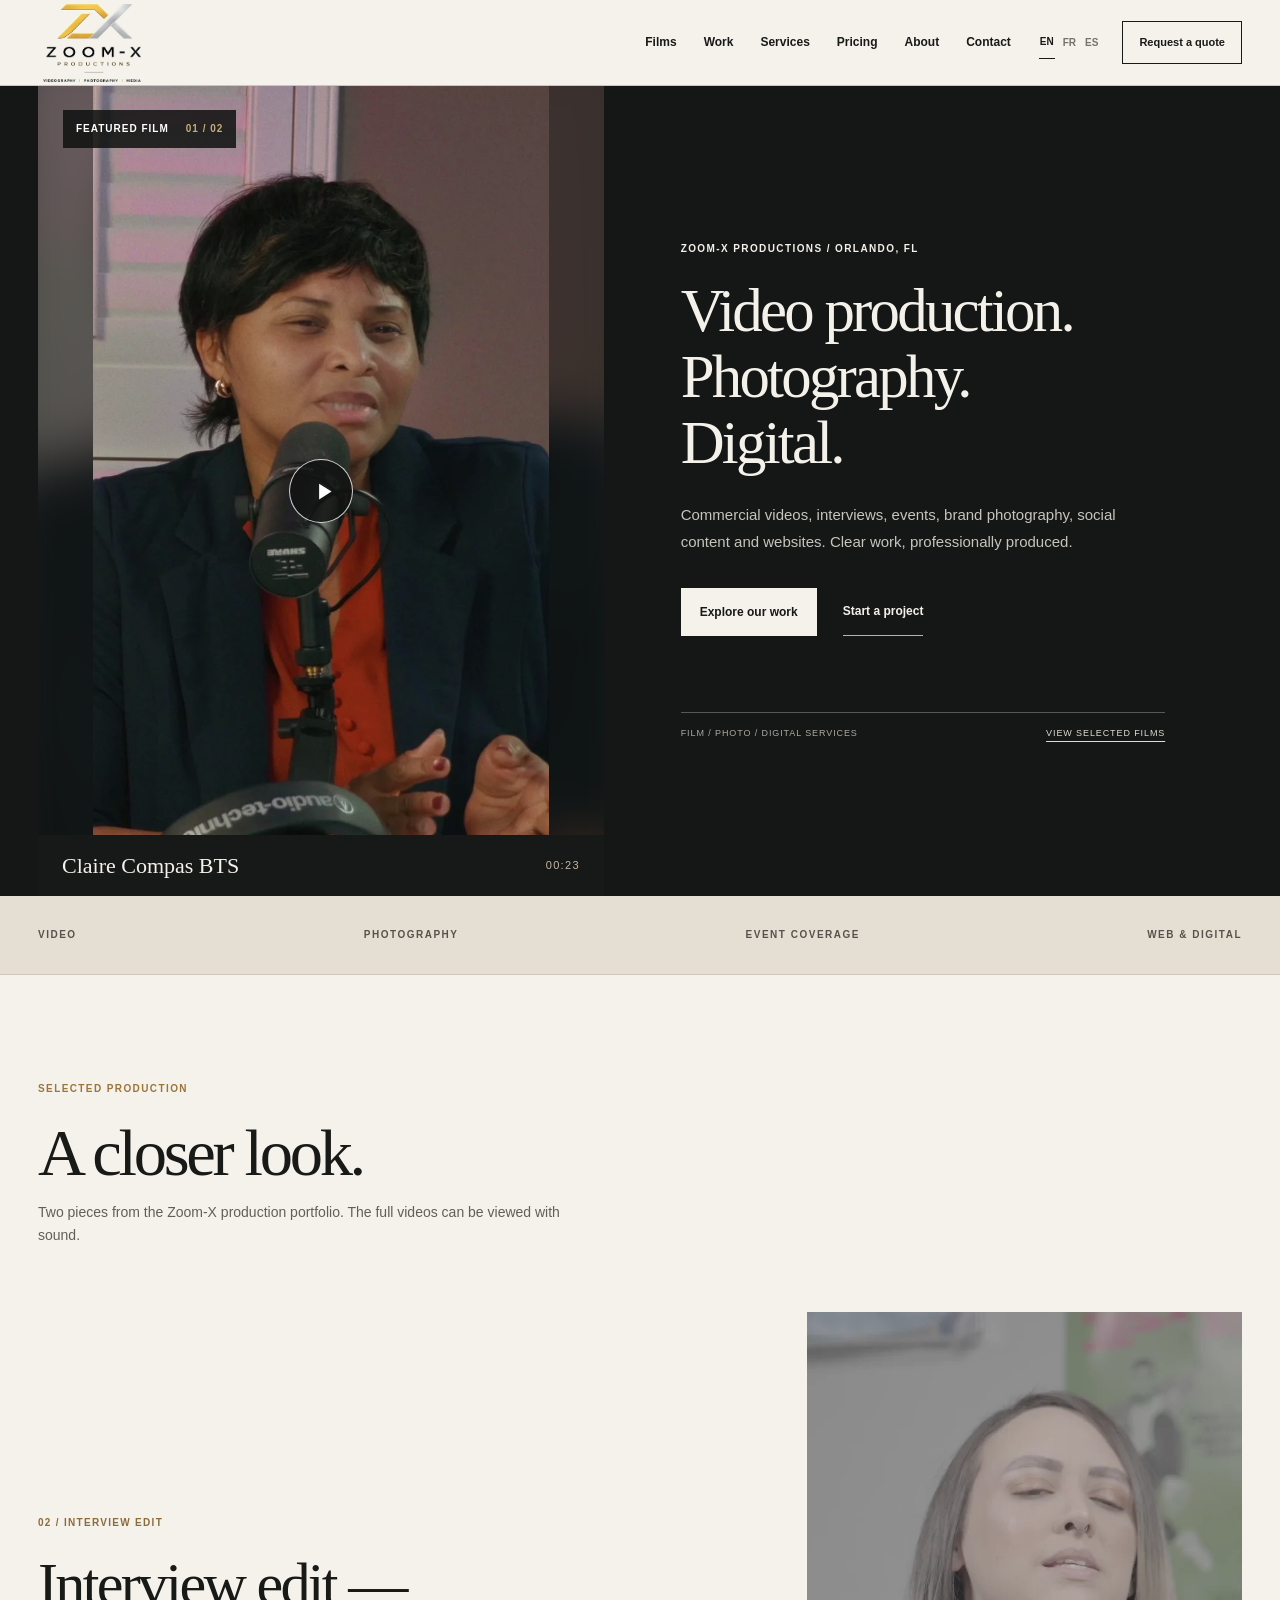
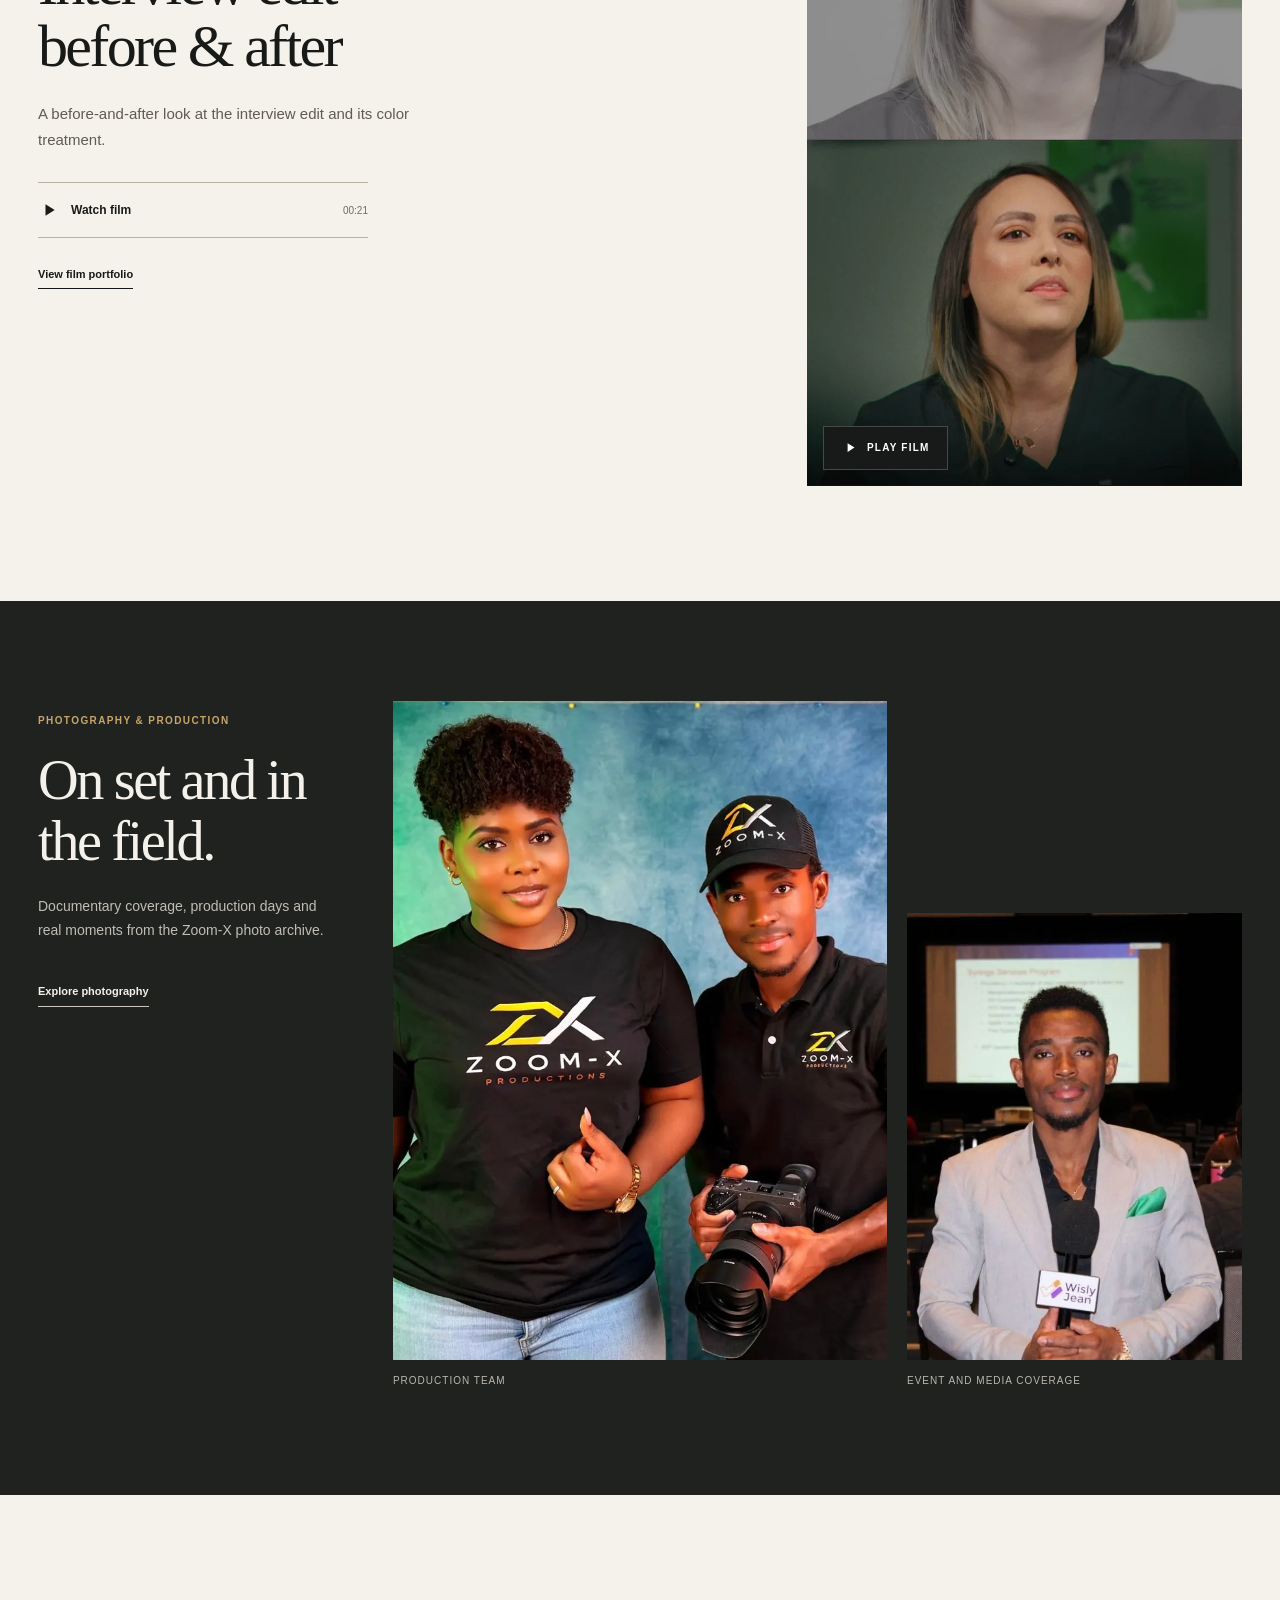
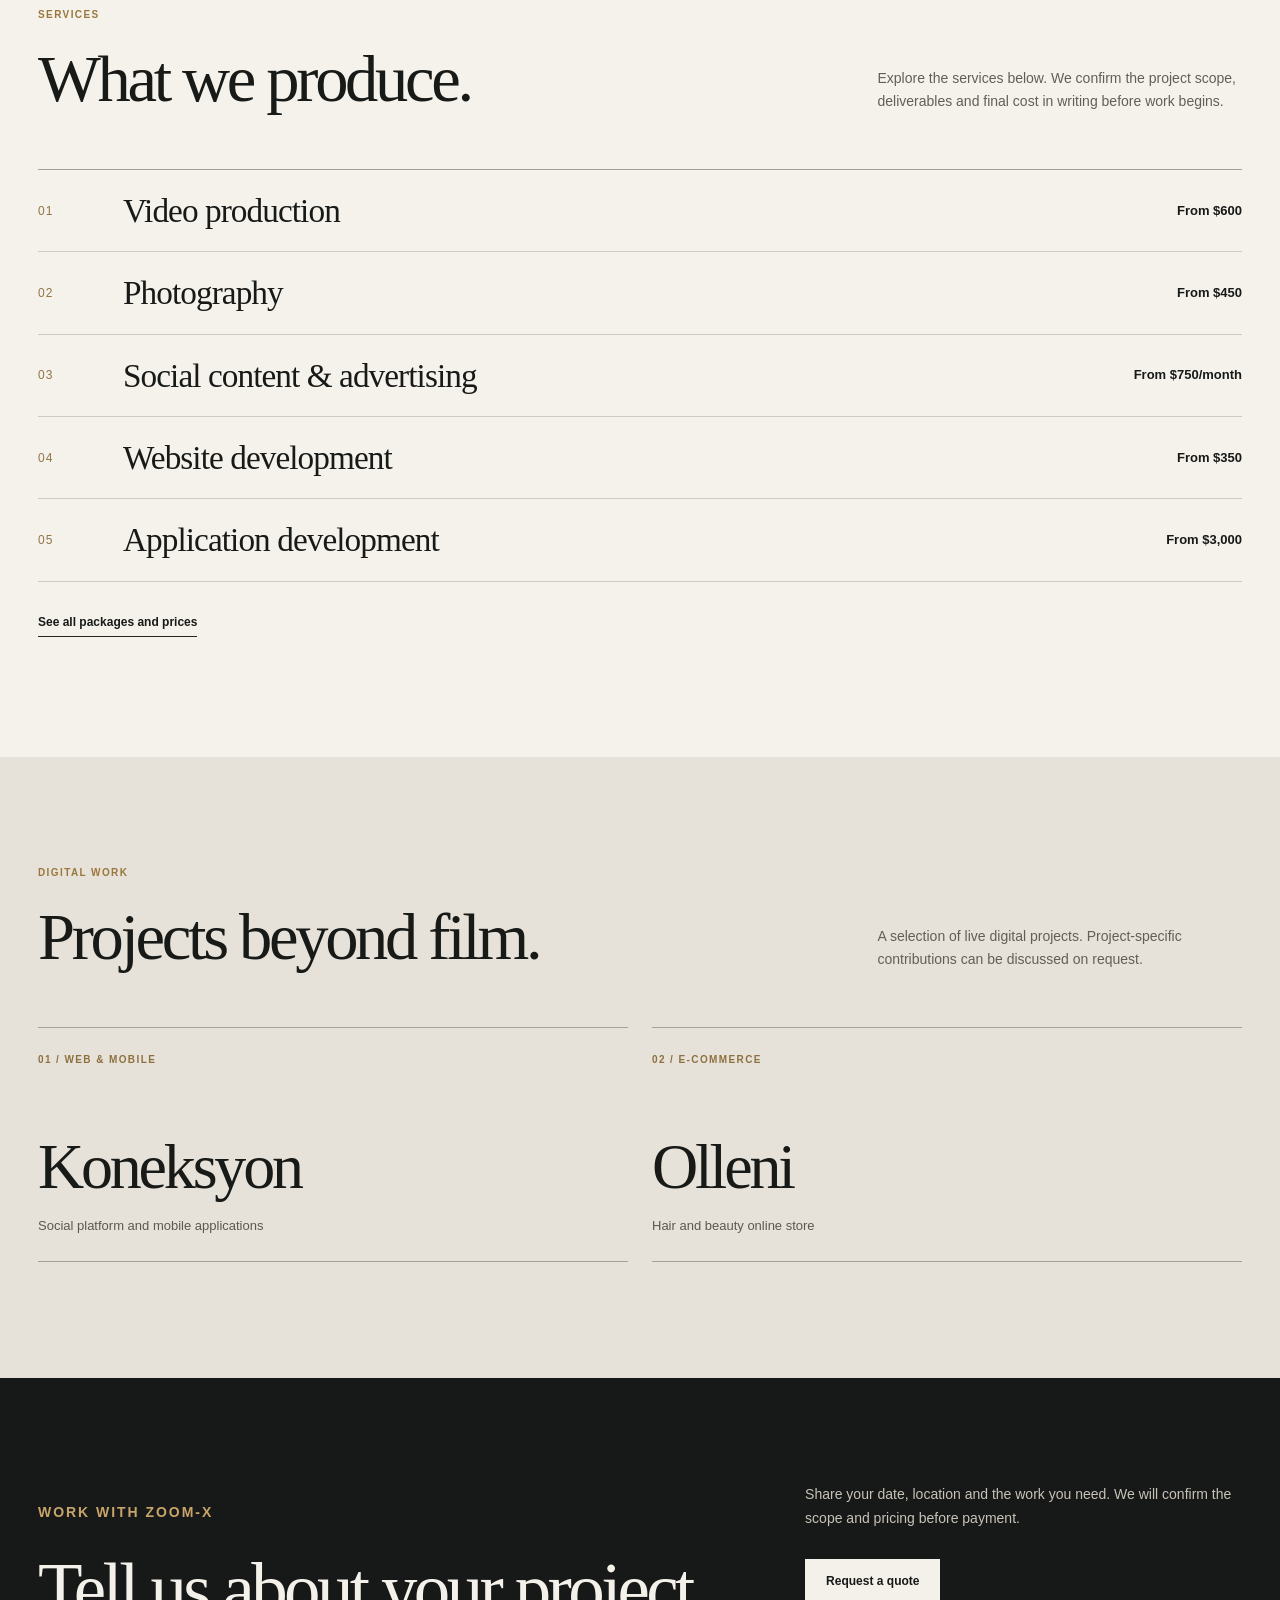
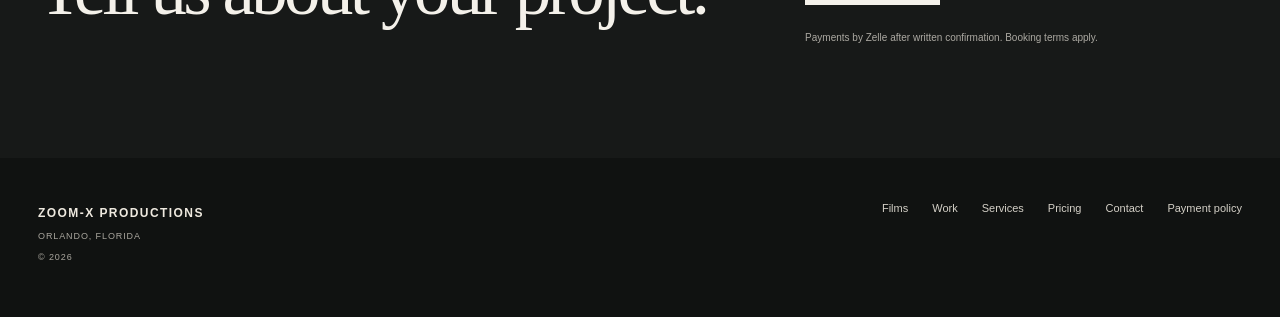
==== commit 29d53a00: "Play Zoom-X films inline on homepage and clarify interview edit title" ====
--- a/index.html
+++ b/index.html
@@ -124,17 +124,6 @@
 .footer-inner small{display:block;font-size:9px;color:#a9a69e;letter-spacing:.1em;margin-top:7px}
 .footer-inner nav{display:flex;flex-wrap:wrap;align-content:flex-start;justify-content:flex-end;gap:12px 24px;max-width:650px}
 .footer-inner nav a{font-size:11px;color:#d4d0c7}
-/* Native video viewer, no external script dependency */
-.film-dialog{padding:0;border:0;max-height:96svh;width:min(960px,calc(100% - 32px));max-width:none;color:#f4f1ea;background:#111312}
-.film-dialog::backdrop{background:rgba(0,0,0,.89)}
-.dialog-content{padding:16px 18px 22px;display:flex;flex-direction:column;align-items:center}
-.dialog-top{display:flex;width:100%;justify-content:space-between;align-items:center;gap:20px;padding:4px 1px 12px}
-.dialog-top strong{font-size:12px;font-weight:700;letter-spacing:.06em}
-.dialog-close{display:flex;align-items:center;gap:10px;color:#f4f1ea;background:transparent;border:1px solid #686a65;padding:8px 12px;cursor:pointer;font-size:11px}
-.dialog-close span:last-child{font-size:20px;line-height:1}
-.film-dialog video{max-height:calc(96svh - 125px);height:auto;max-width:100%;width:auto;aspect-ratio:9/16;background:#090909}
-.dialog-content>p{align-self:flex-start;color:#a8a7a1;font-size:11px;margin:12px 0 0}
-body.modal-open{overflow:hidden}
 .fade-in{opacity:1;transform:none}
 .has-motion .fade-in{opacity:0;transform:translateY(13px);transition:opacity .55s ease-out,transform .55s ease-out}
 .has-motion .fade-in.visible{opacity:1;transform:none}
@@ -228,8 +217,6 @@
   .contact-grid p{font-size:13px;margin-bottom:22px}
   .footer-inner{flex-direction:column;gap:22px}
   .footer-inner nav{justify-content:flex-start;gap:12px 19px}
-  .film-dialog{width:calc(100% - 12px)}
-  .dialog-content{padding:12px}
 }
 @media(max-width:350px){
   .shell{width:calc(100% - 30px)}
@@ -240,6 +227,19 @@
   .main-action,.secondary-action{font-size:10px}
 }
 @media(prefers-reduced-motion:reduce){html{scroll-behavior:auto}*,*::before,*::after{transition:none!important;animation:none!important}.has-motion .fade-in{opacity:1!important;transform:none!important}}
+
+/* Inline film playback: no dialogs, no fullscreen takeover, no cropped portrait footage. */
+[hidden]{display:none!important}
+.hero-media::before{content:"";position:absolute;inset:-20px;z-index:0;background:linear-gradient(rgba(15,16,15,.4),rgba(15,16,15,.55)),url("assets/video-portfolio/Claire-Compas-BTS-poster.webp") center/cover no-repeat;filter:blur(26px);transform:scale(1.05);pointer-events:none}
+.hero-media video{z-index:1;object-fit:contain;object-position:center;filter:none;background:transparent}
+.hero-media.is-playing .media-corner,.hero-media.is-playing .media-caption,.hero-media.is-playing .hero-play{display:none!important}
+.feature-film-image{width:min(100%,435px);max-height:none;aspect-ratio:9/16;display:flex;align-items:center;justify-content:center;margin-left:auto;margin-right:0;background:#121413;overflow:hidden;cursor:default}
+.feature-film-image video{display:block;width:100%;height:100%;aspect-ratio:9/16;object-fit:contain;background:#121413}
+.feature-film-image-label{display:flex;align-items:center;gap:10px;bottom:16px;left:16px;border:1px solid rgba(255,255,255,.2);cursor:pointer;z-index:2}
+.feature-film-image-label svg{width:15px;height:15px}
+.feature-film-image.is-playing .feature-film-image-label{display:none!important}
+.hero-media video:focus-visible,.feature-film-image video:focus-visible{outline:2px solid #cbaa70;outline-offset:-3px}
+@media(max-width:620px){.feature-film-image{width:min(100%,390px);max-height:none;aspect-ratio:9/16;margin-inline:auto}.hero-media::before{filter:blur(18px)}}
 </style>
   
 </head>
@@ -272,7 +272,7 @@
     <section class="hero" id="top" aria-labelledby="hero-heading">
       <div class="shell hero-grid">
         <div class="hero-media">
-          <video id="hero-video" autoplay muted loop playsinline preload="metadata" poster="assets/video-portfolio/Claire-Compas-BTS-poster.webp" width="720" height="1280" aria-label="Silent excerpt from Claire Compas BTS">
+          <video id="hero-video" playsinline webkit-playsinline preload="none" poster="assets/video-portfolio/Claire-Compas-BTS-poster.webp" width="720" height="1280" aria-label="Claire Compas BTS, watch here with sound">
             <source src="assets/video-portfolio/Claire-Compas-BTS-web.mp4" type="video/mp4">
           </video>
           <div class="media-corner"><span data-i18n="featuredFilm">Featured film</span><span>01 / 02</span></div>
@@ -300,8 +300,14 @@
       <div class="shell">
         <div class="section-intro fade-in"><p class="eyebrow accent" data-i18n="filmsEyebrow">SELECTED PRODUCTION</p><h2 id="films-heading" data-i18n="filmsHeading">A closer look.</h2><p data-i18n="filmsIntro">Two pieces from the Zoom-X production portfolio. The full videos can be viewed with sound.</p></div>
         <div class="feature-film">
-          <div class="feature-film-copy fade-in"><span class="project-no">02 / <span data-i18n="filmType">SHORT-FORM VIDEO</span></span><h3>Zoom and Ang</h3><p data-i18n="claireDescription">A short-form video from the Zoom-X production archive.</p><button class="watch-link" type="button" data-play-film="zoom"><svg viewBox="0 0 24 24" aria-hidden="true"><path d="m9 5 11 7-11 7z" fill="currentColor"/></svg><span data-i18n="watchFilm">Watch film</span><span class="duration">00:21</span></button><a href="videos.html" class="collection-link" data-i18n="allFilms">View film portfolio</a></div>
-          <button class="feature-film-image fade-in" type="button" data-play-film="zoom" aria-label="Watch Zoom and Ang"><img src="assets/video-portfolio/Zoom-and-Ang-poster.webp" alt="Two edited shots from a Zoom and Ang video" width="720" height="1280" loading="lazy"><span class="feature-film-image-label" data-i18n="openFilm">PLAY FILM</span></button>
+          <div class="feature-film-copy fade-in"><span class="project-no">02 / <span data-i18n="filmType">INTERVIEW EDIT</span></span><h3 data-i18n="editFilmTitle">Interview edit — before &amp; after</h3><p data-i18n="claireDescription">A before-and-after look at the interview edit and its color treatment.</p><button class="watch-link" type="button" data-play-film="zoom"><svg viewBox="0 0 24 24" aria-hidden="true"><path d="m9 5 11 7-11 7z" fill="currentColor"/></svg><span data-i18n="watchFilm">Watch film</span><span class="duration">00:21</span></button><a href="videos.html" class="collection-link" data-i18n="allFilms">View film portfolio</a></div>
+          <div class="feature-film-image fade-in" aria-label="Interview editing before and after video">
+            <video id="edit-video" playsinline webkit-playsinline preload="none" poster="assets/video-portfolio/Zoom-and-Ang-poster.webp" width="720" height="1280" aria-label="Interview edit before and after, play here with sound">
+              <source src="assets/video-portfolio/Zoom-and-Ang-web.mp4" type="video/mp4">
+              Your browser does not support MP4 playback.
+            </video>
+            <button class="feature-film-image-label" type="button" data-play-film="zoom" aria-label="Play the interview edit in this frame"><svg viewBox="0 0 24 24" aria-hidden="true"><path d="m9 5 11 7-11 7z" fill="currentColor"/></svg><span data-i18n="openFilm">PLAY FILM</span></button>
+          </div>
         </div>
       </div>
     </section>
@@ -331,7 +337,6 @@
 
   <footer class="footer"><div class="shell footer-inner"><div><a href="index.html" class="footer-name">ZOOM-X PRODUCTIONS</a><small>ORLANDO, FLORIDA</small><small>&copy; <span id="year">2026</span></small></div><nav aria-label="Footer navigation"><a href="videos.html" data-i18n="navFilms">Films</a><a href="work.html" data-i18n="navWork">Work</a><a href="services.html" data-i18n="navServices">Services</a><a href="pricing.html" data-i18n="navPricing">Pricing</a><a href="contact.html" data-i18n="navContact">Contact</a><a href="booking-terms.html" data-i18n="footerPolicy">Payment policy</a></nav></div></footer>
 
-  <dialog class="film-dialog" id="film-dialog" aria-label="Zoom-X video player"><div class="dialog-content"><div class="dialog-top"><strong id="dialog-title">Zoom-X / Film</strong><button type="button" class="dialog-close" id="dialog-close"><span data-i18n="close">Close</span><span aria-hidden="true">&times;</span></button></div><video id="dialog-player" controls playsinline preload="none" width="720" height="1280"></video><p data-i18n="modalFootnote">Watch with sound. Video playback stops when you close this window.</p></div></dialog>
 <script id="zoomx-studio-interactions">/* Zoom-X homepage: language, navigation, accessible video viewer and restrained motion. */
 (()=>{
   'use strict';
@@ -343,7 +348,7 @@
       heroWork:'Voir nos projets',heroContact:'D\u00e9marrer un projet',heroAside:'FILM / PHOTO / SERVICES DIGITAUX',heroScroll:'D\u00c9COUVRIR LES FILMS',
       barVideo:'VID\u00c9O',barPhoto:'PHOTOGRAPHIE',barEvent:'\u00c9V\u00c9NEMENTS',barWeb:'WEB ET DIGITAL',
       filmsEyebrow:'PRODUCTION S\u00c9LECTIONN\u00c9E',filmsHeading:'De plus pr\u00e8s.',filmsIntro:'Deux vid\u00e9os du portfolio Zoom-X. Vous pouvez regarder les versions compl\u00e8tes avec le son.',
-      filmType:'VID\u00c9O COURTE',claireDescription:'Une courte vid\u00e9o tir\u00e9e des archives de production Zoom-X.',watchFilm:'Voir le film',allFilms:'Voir le portfolio vid\u00e9o',openFilm:'VOIR LE FILM',
+      filmType:'MONTAGE D\u2019ENTRETIEN',editFilmTitle:'Montage d\u2019entretien \u2014 avant/apr\u00e8s',claireDescription:'D\u00e9couvrez l\u2019avant et l\u2019apr\u00e8s du montage et du traitement des couleurs.',watchFilm:'Voir le film',allFilms:'Voir le portfolio vid\u00e9o',openFilm:'VOIR LE FILM',
       fieldEyebrow:'PHOTOGRAPHIE ET PRODUCTION',fieldHeading:'Sur le terrain et en production.',fieldDescription:'Reportages, journ\u00e9es de tournage et moments r\u00e9els tir\u00e9s des archives photo de Zoom-X.',fieldLink:'D\u00e9couvrir les photos',fieldCaption1:'\u00c9quipe de production',fieldCaption2:'Couverture m\u00e9diatique',
       servicesEyebrow:'SERVICES',servicesHeading:'Ce que nous produisons.',servicesIntro:'D\u00e9couvrez nos services. Le p\u00e9rim\u00e8tre, les livrables et le prix final sont confirm\u00e9s par \u00e9crit avant le d\u00e9but du projet.',
       serviceFilm:'Production vid\u00e9o',priceFilm:'D\u00e8s 600 $',servicePhoto:'Photographie',pricePhoto:'D\u00e8s 450 $',serviceSocial:'Contenu social et publicit\u00e9',priceSocial:'D\u00e8s 750 $/mois',serviceWeb:'Cr\u00e9ation de sites web',priceWeb:'D\u00e8s 350 $',serviceApps:'D\u00e9veloppement d\u2019applications',priceApps:'D\u00e8s 3 000 $',servicesViewAll:'Voir tous les forfaits et tarifs',
@@ -356,7 +361,7 @@
       heroDescription:'Videos comerciales, entrevistas, eventos, fotograf\u00eda de marca, contenido social y sitios web. Producci\u00f3n profesional de principio a fin.',heroWork:'Ver nuestros trabajos',heroContact:'Iniciar un proyecto',heroAside:'VIDEO / FOTO / SERVICIOS DIGITALES',heroScroll:'VER VIDEOS DESTACADOS',
       barVideo:'VIDEO',barPhoto:'FOTOGRAF\u00cdA',barEvent:'COBERTURA DE EVENTOS',barWeb:'WEB Y DIGITAL',
       filmsEyebrow:'PRODUCCI\u00d3N DESTACADA',filmsHeading:'Una mirada de cerca.',filmsIntro:'Dos piezas del portafolio de Zoom-X. Mira las versiones completas con sonido.',
-      filmType:'VIDEO CORTO',claireDescription:'Un video corto del archivo de producci\u00f3n de Zoom-X.',watchFilm:'Ver video',allFilms:'Ver portafolio de videos',openFilm:'VER VIDEO',
+      filmType:'EDICI\u00d3N DE ENTREVISTA',editFilmTitle:'Edici\u00f3n de entrevista: antes y despu\u00e9s',claireDescription:'Una comparaci\u00f3n del antes y despu\u00e9s de la edici\u00f3n y del color.',watchFilm:'Ver video',allFilms:'Ver portafolio de videos',openFilm:'VER VIDEO',
       fieldEyebrow:'FOTOGRAF\u00cdA Y PRODUCCI\u00d3N',fieldHeading:'En el set y en terreno.',fieldDescription:'Reportajes, d\u00edas de producci\u00f3n y momentos reales del archivo fotogr\u00e1fico de Zoom-X.',fieldLink:'Explorar fotograf\u00edas',fieldCaption1:'Equipo de producci\u00f3n',fieldCaption2:'Cobertura de eventos',
       servicesEyebrow:'SERVICIOS',servicesHeading:'Lo que producimos.',servicesIntro:'Explora los servicios. Confirmamos por escrito el alcance, los entregables y el costo final antes de comenzar.',
       serviceFilm:'Producci\u00f3n de video',priceFilm:'Desde $600',servicePhoto:'Fotograf\u00eda',pricePhoto:'Desde $450',serviceSocial:'Contenido social y publicidad',priceSocial:'Desde $750/mes',serviceWeb:'Desarrollo web',priceWeb:'Desde $350',serviceApps:'Desarrollo de aplicaciones',priceApps:'Desde $3,000',servicesViewAll:'Ver todos los paquetes y precios',
@@ -397,60 +402,41 @@
   applyLanguage(storedLanguage);
   const year=document.querySelector('#year');if(year)year.textContent=String(new Date().getFullYear());
 
-  const heroVideo=document.querySelector('#hero-video');
+  // Direct, native HTML5 playback: films stay in the frames where they appear.
   const reducedMotion=window.matchMedia('(prefers-reduced-motion: reduce)').matches;
-  const saveData=navigator.connection?.saveData===true;
-  let visibleHero=true;
-  let dialogOpen=false;
-  const playAmbient=()=>{
-    if(!heroVideo||reducedMotion||saveData||dialogOpen||!visibleHero)return;
-    heroVideo.muted=true;
-    const attempt=heroVideo.play();if(attempt&&typeof attempt.catch==='function')attempt.catch(()=>{});
+  const players={
+    claire:document.querySelector('#hero-video'),
+    zoom:document.querySelector('#edit-video')
   };
-  if(heroVideo){
-    if(reducedMotion||saveData){heroVideo.removeAttribute('autoplay');heroVideo.pause()}
-    else{
-      heroVideo.addEventListener('loadedmetadata',playAmbient,{once:true});
-      playAmbient();
-      if('IntersectionObserver'in window){
-        const observer=new IntersectionObserver(entries=>{visibleHero=entries[0]?.isIntersecting??false;if(visibleHero)playAmbient();else heroVideo.pause()},{threshold:.08});
-        observer.observe(heroVideo);
-      }
+  const startFilmHere=(key)=>{
+    const video=players[key];
+    if(!video)return;
+    Object.entries(players).forEach(([otherKey,otherVideo])=>{
+      if(otherKey!==key)otherVideo?.pause();
+    });
+    // playsinline keeps Safari on iPhone inside this exact video frame.
+    video.setAttribute('playsinline','');
+    video.setAttribute('webkit-playsinline','');
+    video.playsInline=true;
+    video.controls=true;
+    video.muted=false;
+    video.loop=false;
+    video.preload='auto';
+    const frame=video.closest('.hero-media,.feature-film-image');
+    frame?.classList.add('is-playing');
+    frame?.querySelectorAll('[data-play-film]').forEach(button=>{button.hidden=true});
+    if(key==='zoom' && frame){
+      const box=frame.getBoundingClientRect();
+      if(box.bottom<80||box.top>window.innerHeight-80)frame.scrollIntoView({behavior:reducedMotion?'auto':'smooth',block:'center'});
     }
-  }
-  const filmMap={
-    zoom:{name:'Zoom and Ang',source:'assets/video-portfolio/Zoom-and-Ang-web.mp4',poster:'assets/video-portfolio/Zoom-and-Ang-poster.webp'},
-    claire:{name:'Claire Compas BTS',source:'assets/video-portfolio/Claire-Compas-BTS-web.mp4',poster:'assets/video-portfolio/Claire-Compas-BTS-poster.webp'}
+    const play=video.play();
+    if(play&&typeof play.catch==='function')play.catch(()=>{}); // Native controls remain usable if playback is blocked.
   };
-  const dialog=document.querySelector('#film-dialog');
-  const dialogPlayer=document.querySelector('#dialog-player');
-  const dialogTitle=document.querySelector('#dialog-title');
-  const dialogClose=document.querySelector('#dialog-close');
-  let originControl=null;
-  const stopFilm=()=>{
-    if(!dialog)return;
-    dialogPlayer?.pause();
-    if(dialogPlayer){dialogPlayer.removeAttribute('src');dialogPlayer.load()}
-    if(dialog.open)dialog.close();
-    document.body.classList.remove('modal-open');dialogOpen=false;
-    originControl?.focus({preventScroll:true});originControl=null;
-    playAmbient();
-  };
-  document.querySelectorAll('[data-play-film]').forEach(control=>control.addEventListener('click',()=>{
-    const film=filmMap[control.dataset.playFilm];if(!film||!dialog||!dialogPlayer)return;
-    originControl=control;dialogOpen=true;heroVideo?.pause();
-    dialogTitle.textContent=film.name;
-    dialogPlayer.setAttribute('poster',film.poster);
-    dialogPlayer.src=film.source;
-    document.body.classList.add('modal-open');
-    if(typeof dialog.showModal==='function')dialog.showModal();else dialog.setAttribute('open','');
-    const p=dialogPlayer.play();if(p&&typeof p.catch==='function')p.catch(()=>{});
-    dialogClose?.focus({preventScroll:true});
-  }));
-  dialogClose?.addEventListener('click',stopFilm);
-  dialog?.addEventListener('cancel',event=>{event.preventDefault();stopFilm()});
-  dialog?.addEventListener('click',event=>{if(event.target===dialog)stopFilm()});
-  document.addEventListener('keydown',event=>{if(event.key==='Escape'&&!dialog?.open)closeNav()});
+  document.querySelectorAll('[data-play-film]').forEach(button=>button.addEventListener('click',()=>startFilmHere(button.dataset.playFilm)));
+  document.addEventListener('visibilitychange',()=>{
+    if(document.hidden)Object.values(players).forEach(video=>video?.pause());
+  });
+  document.addEventListener('keydown',event=>{if(event.key==='Escape')closeNav()});
   if('IntersectionObserver'in window&&!reducedMotion){
     document.documentElement.classList.add('has-motion');
     const observer=new IntersectionObserver(entries=>{
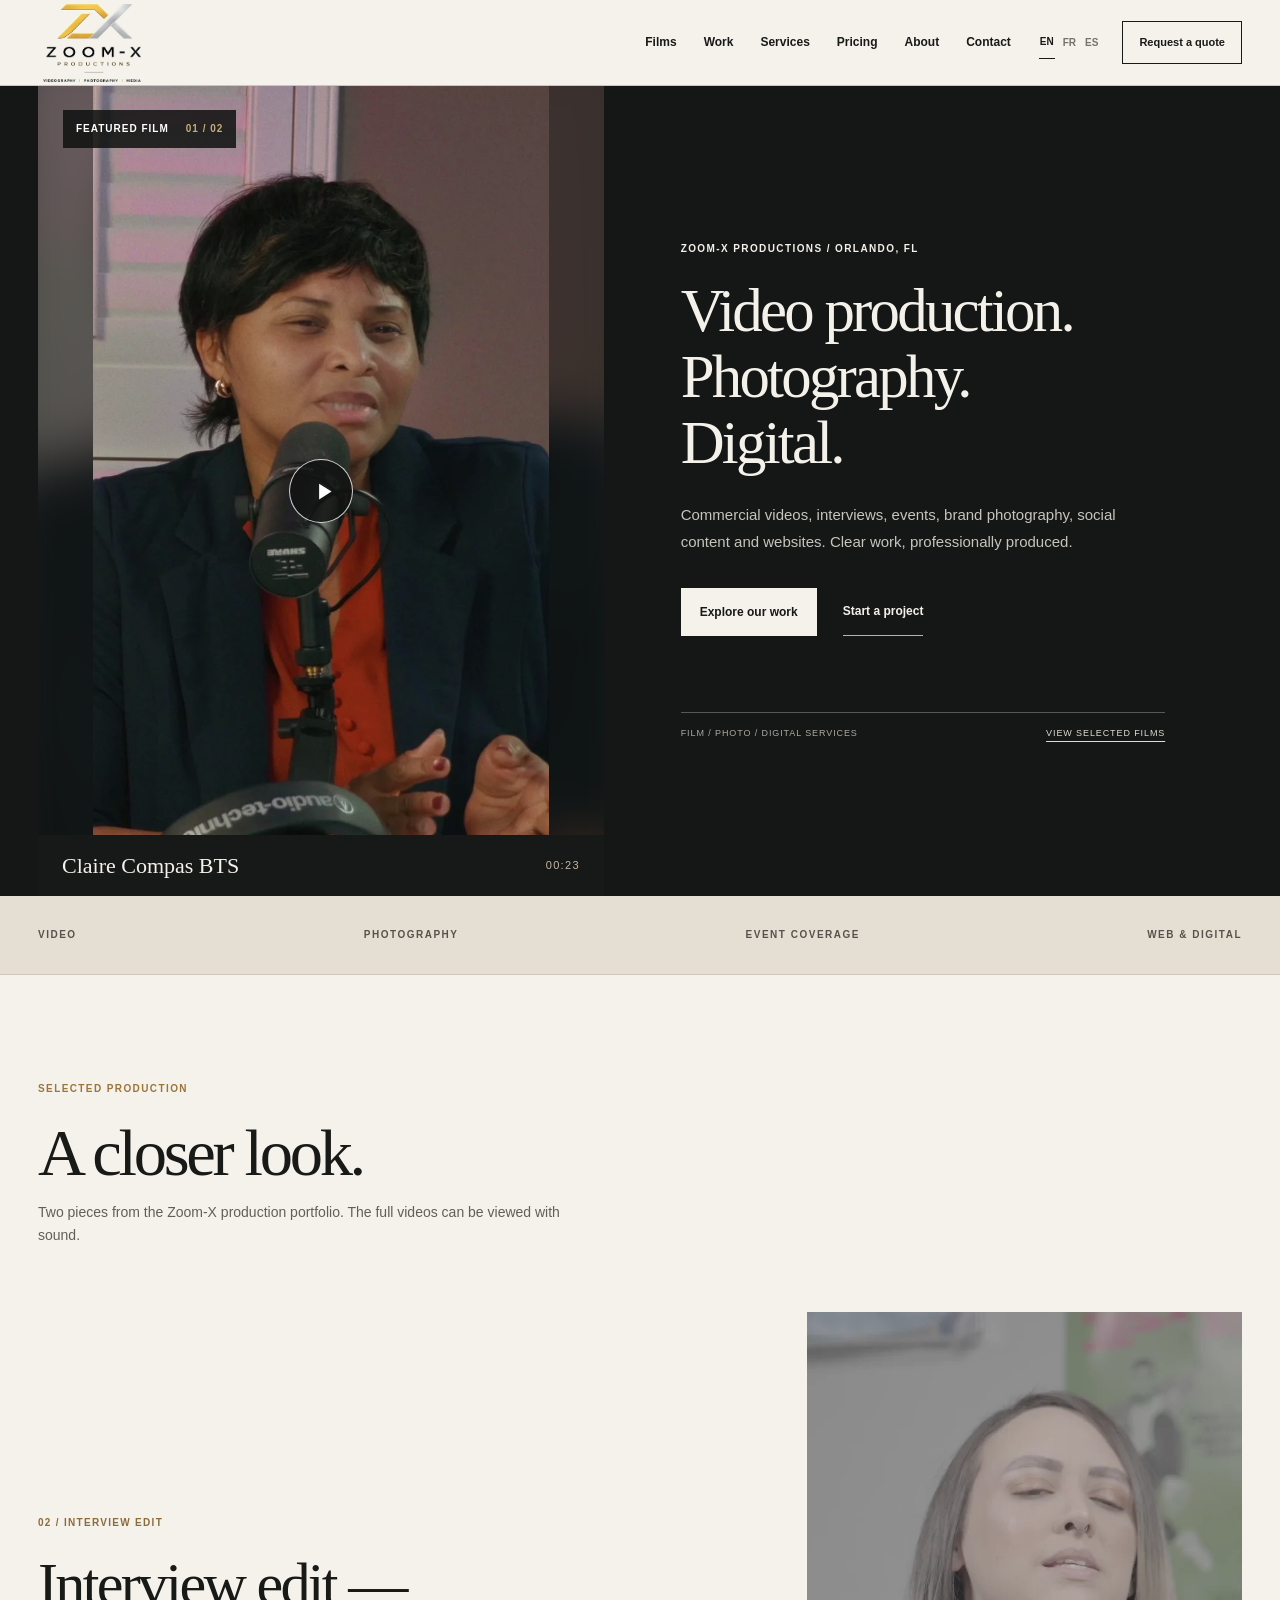
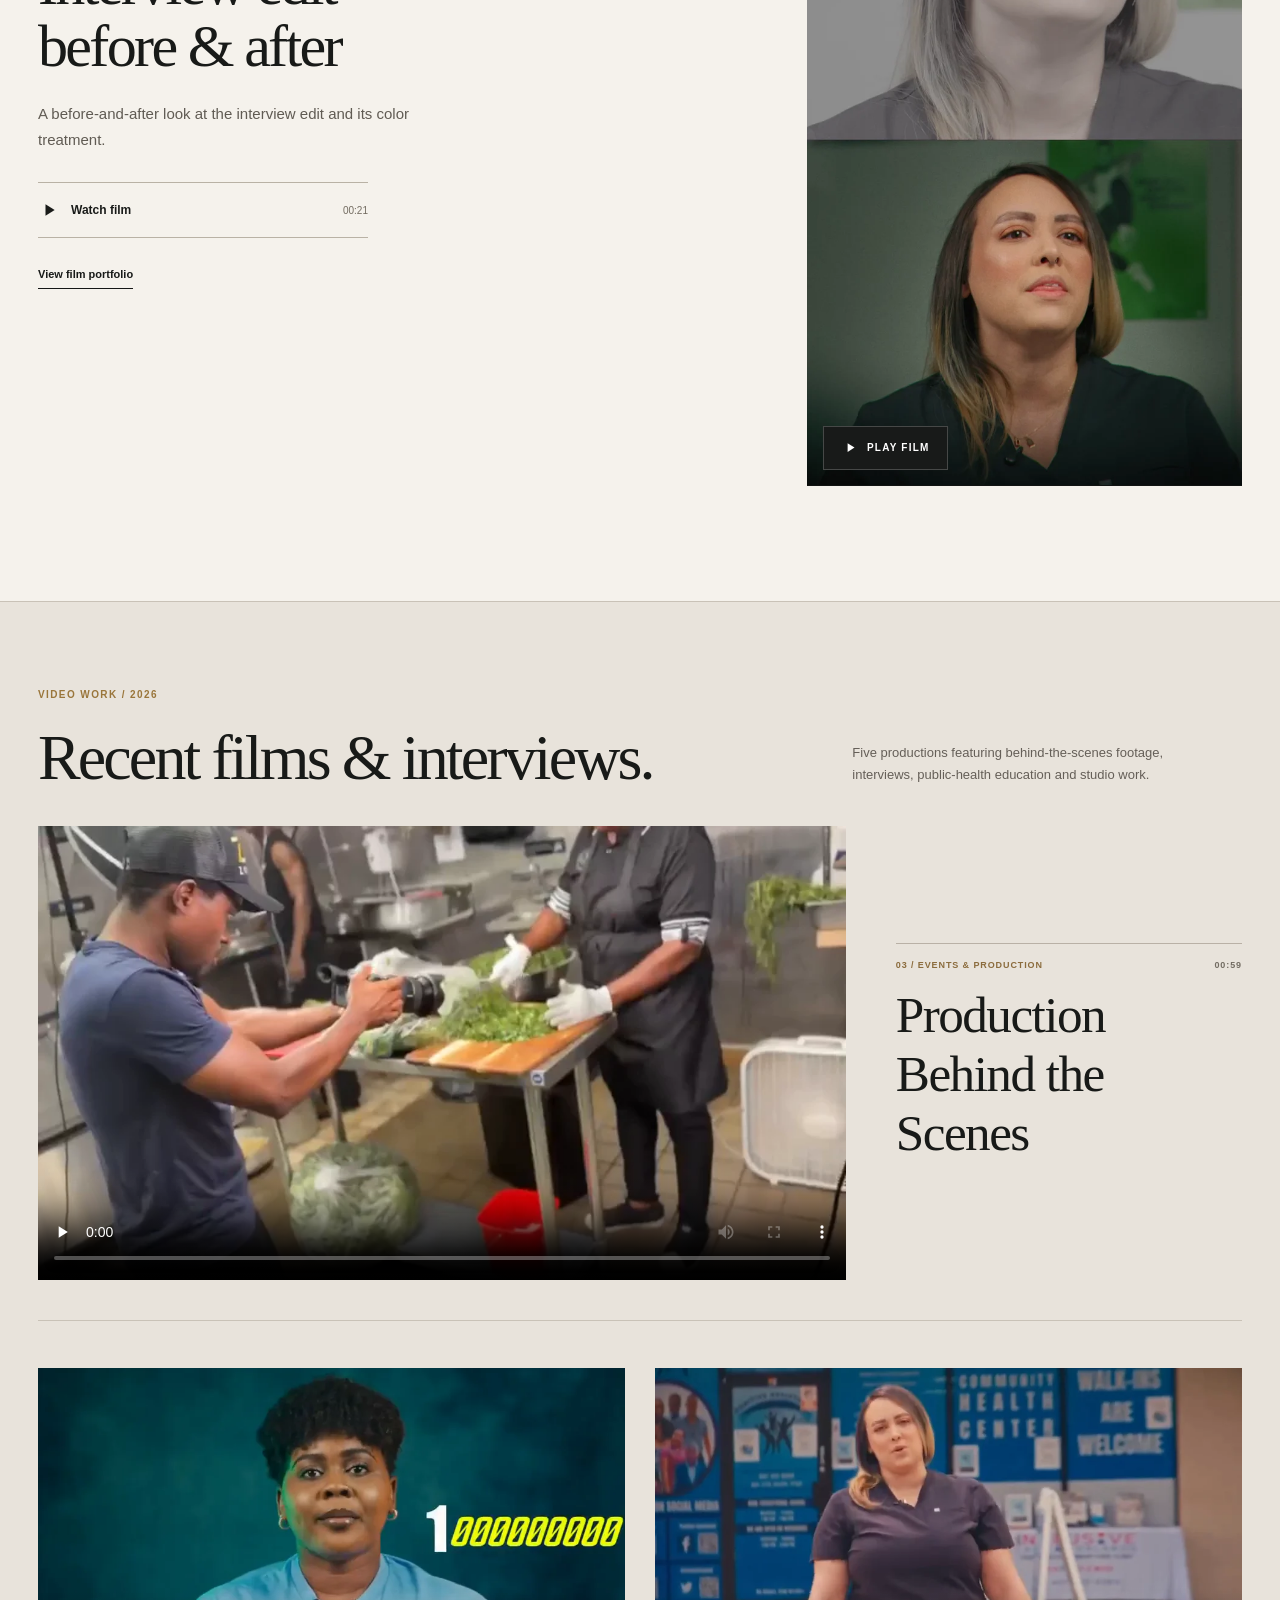
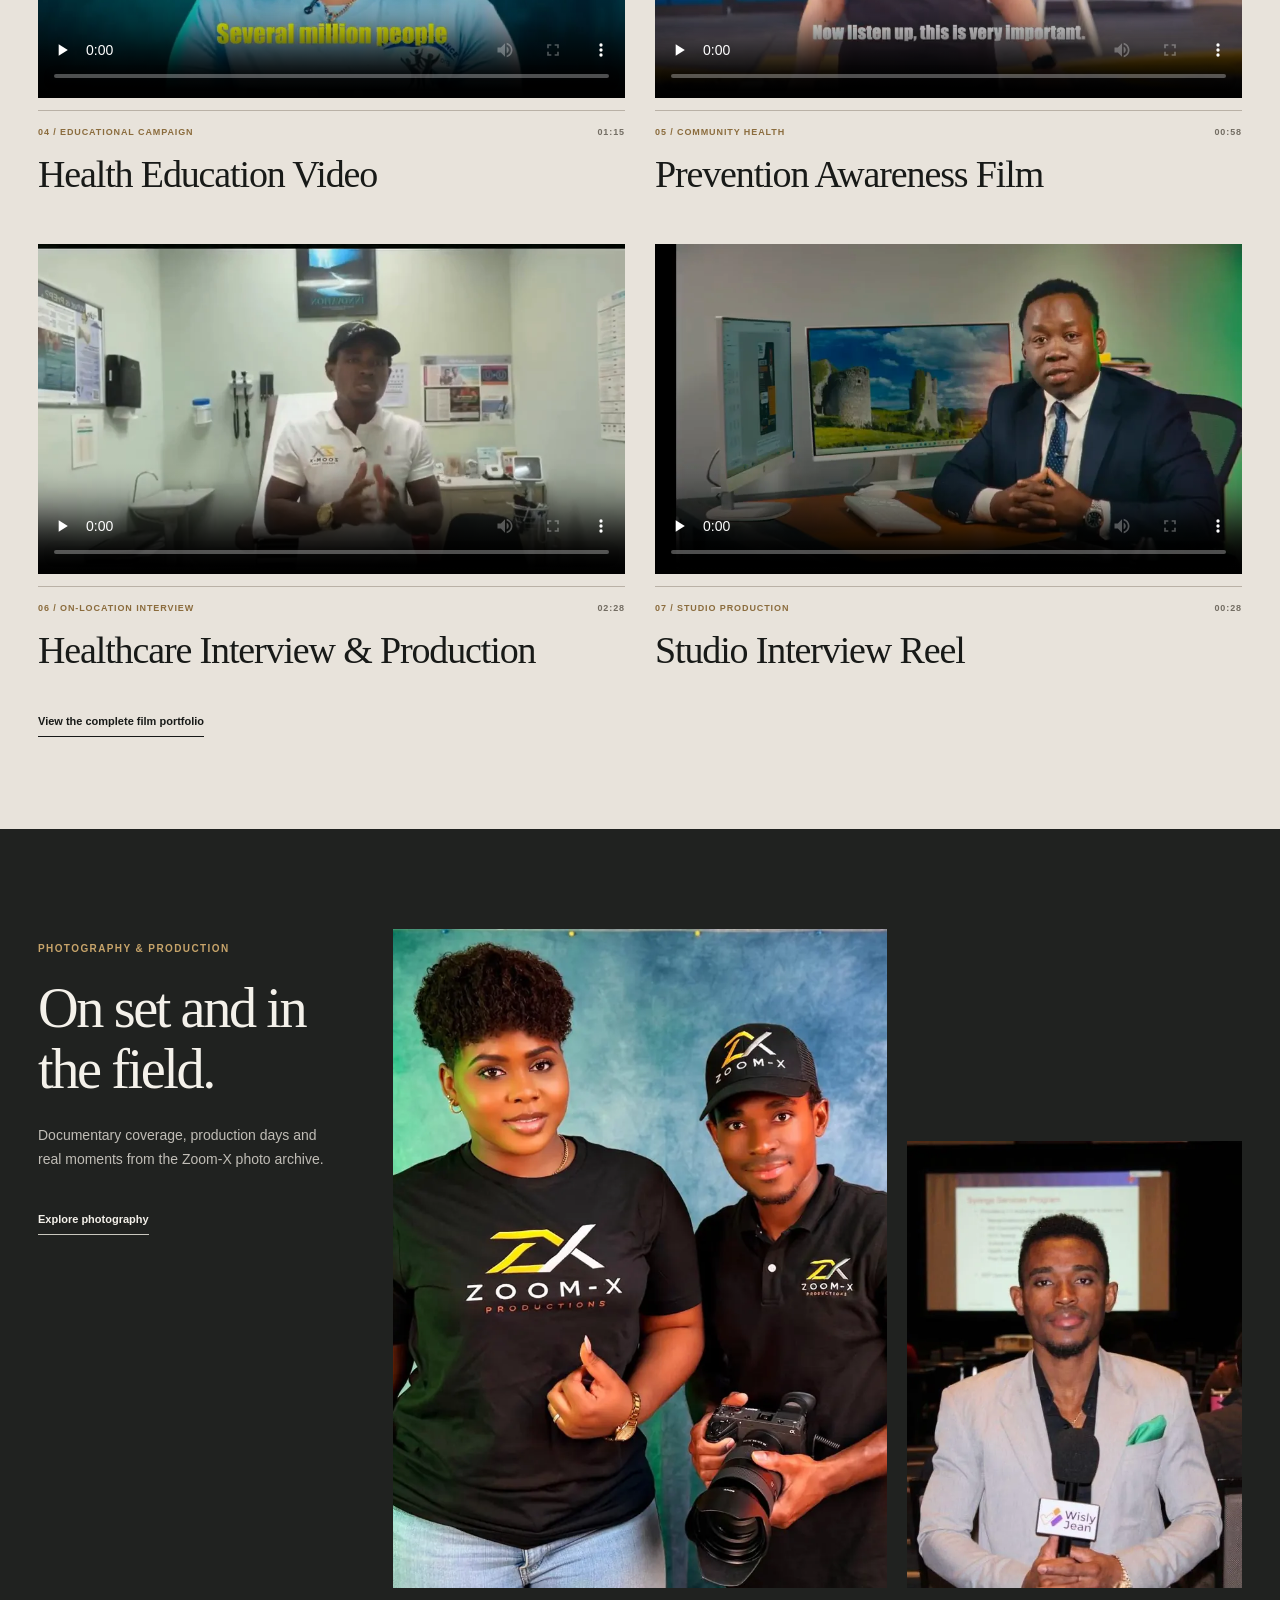
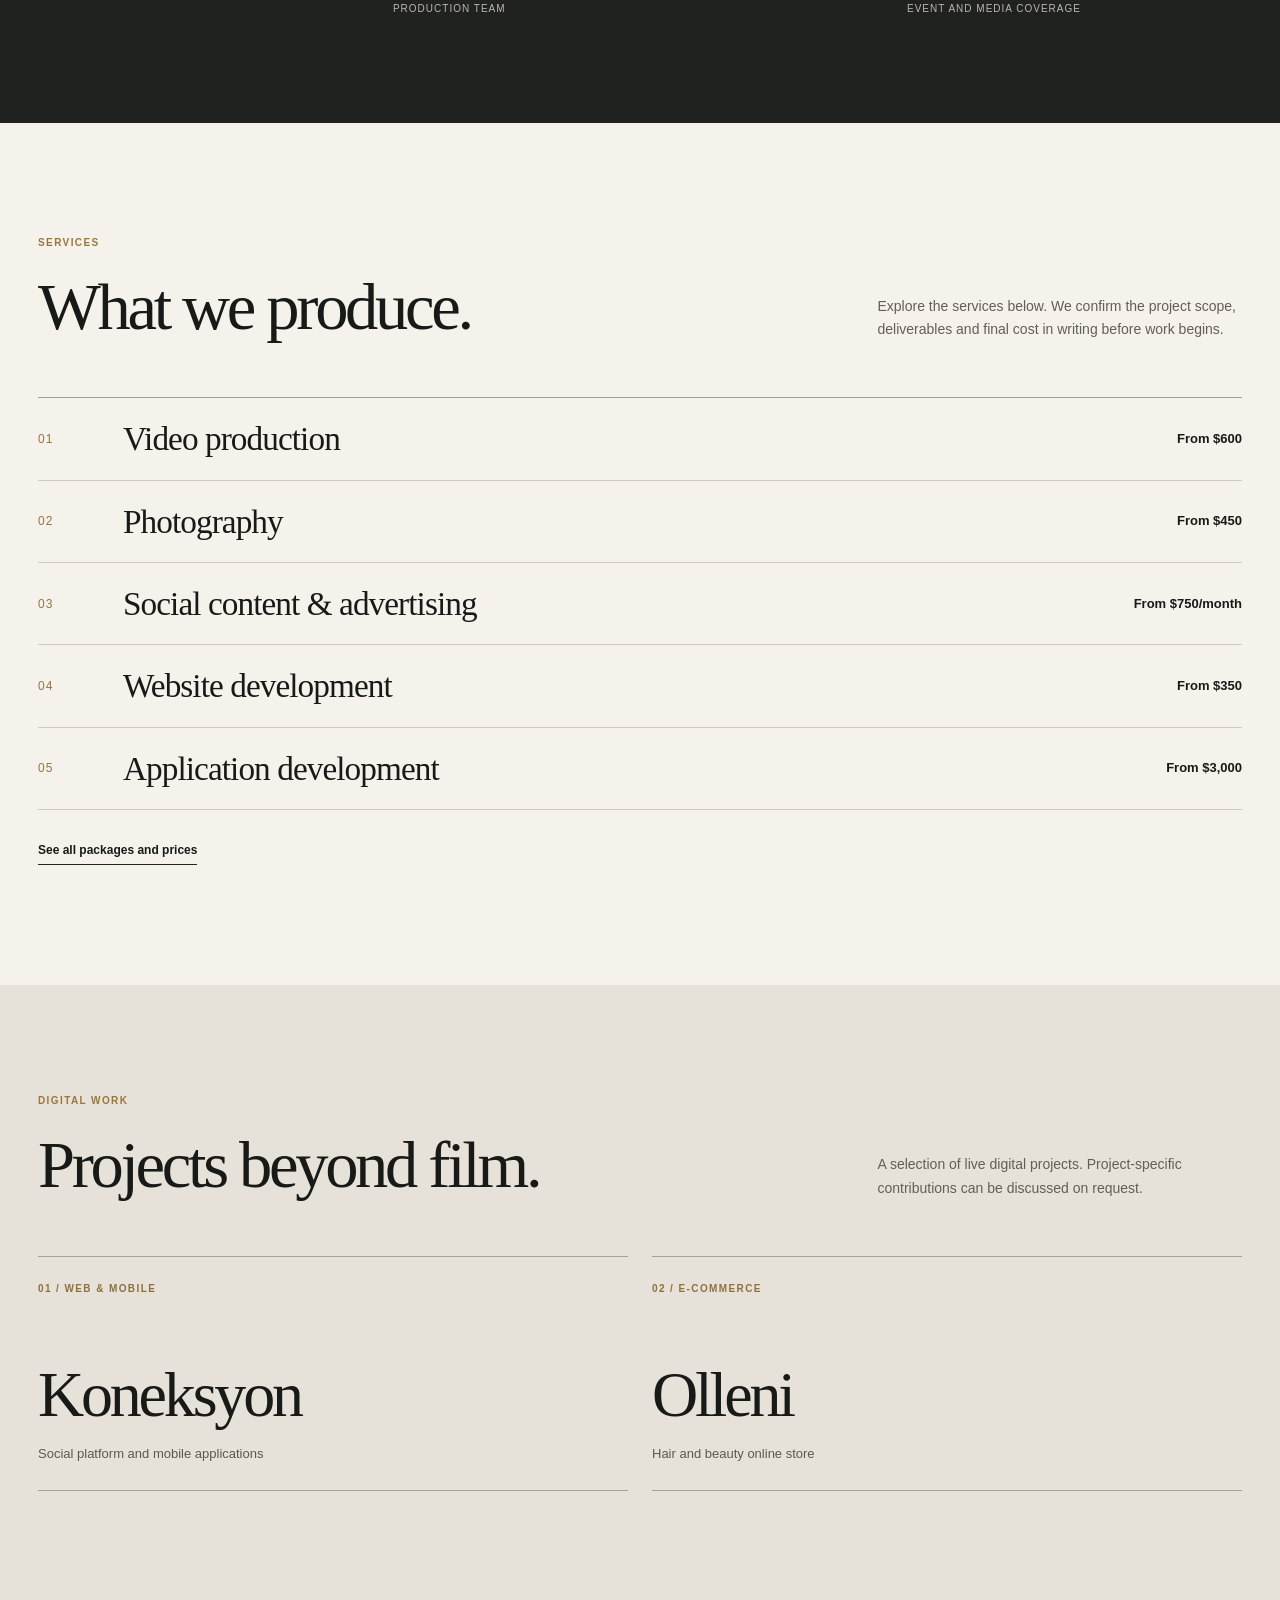
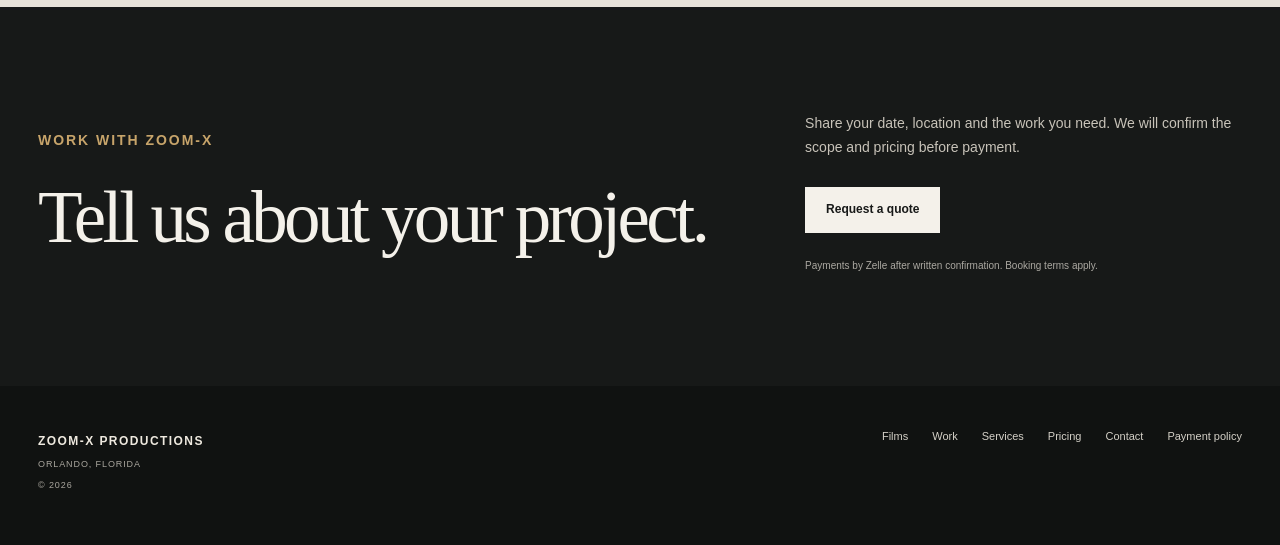
==== commit 1cc77446: "Feature five new optimized Zoom-X films in homepage with native inline players" ====
--- a/index.html
+++ b/index.html
@@ -240,6 +240,39 @@
 .feature-film-image.is-playing .feature-film-image-label{display:none!important}
 .hero-media video:focus-visible,.feature-film-image video:focus-visible{outline:2px solid #cbaa70;outline-offset:-3px}
 @media(max-width:620px){.feature-film-image{width:min(100%,390px);max-height:none;aspect-ratio:9/16;margin-inline:auto}.hero-media::before{filter:blur(18px)}}
+
+/* Additional verified Zoom-X videos: native in-frame playback */
+.new-reels{background:#e8e3db;color:#181a18;padding:85px 0 92px;border-top:1px solid #c9c2b7}
+.new-reels-header{display:grid;grid-template-columns:1.25fr .65fr;gap:65px;align-items:end;margin-bottom:35px}
+.new-reels-header h2{font:400 clamp(38px,5vw,68px)/1.05 Georgia,'Times New Roman',serif;letter-spacing:-.045em;margin:0}
+.new-reels-header>p{font-size:13px;line-height:1.7;color:#655f58;max-width:350px;margin:0 0 5px}
+.new-reels-grid{display:grid;grid-template-columns:repeat(2,minmax(0,1fr));gap:47px 30px}
+.new-reels-card{min-width:0}
+.new-reels-player{background:#171918;overflow:hidden}
+.new-reels-player video{display:block;width:100%;height:auto;aspect-ratio:16/9;object-fit:contain;background:#171918}
+.new-reels-meta{padding:15px 0 0;border-top:1px solid #b9b1a6;margin-top:12px}
+.new-reels-small{display:flex;align-items:baseline;justify-content:space-between;gap:10px;color:#8b6c3d;font-size:9px;font-weight:700;letter-spacing:.10em}
+.new-reels-small>span:last-child{color:#736d63}
+.new-reels-meta h3{margin:13px 0 0;font:400 clamp(25px,3vw,38px)/1.15 Georgia,'Times New Roman',serif;letter-spacing:-.03em}
+.new-reels-card:first-child{grid-column:1/-1;display:grid;grid-template-columns:minmax(0,1.4fr) minmax(275px,.6fr);gap:50px;align-items:center;padding-bottom:40px;border-bottom:1px solid #c9c2b7}
+.new-reels-card:first-child .new-reels-meta{margin:0}
+.new-reels-card:first-child h3{font-size:clamp(34px,4vw,55px)}
+.new-reels-link{display:inline-block;margin-top:40px;padding-bottom:6px;border-bottom:1px solid #171918;font-size:11px;font-weight:700}
+@media(max-width:900px){
+ .new-reels-header{grid-template-columns:1fr;gap:12px}
+ .new-reels-card:first-child{grid-template-columns:1fr;gap:17px}
+ .new-reels-card:first-child h3{font-size:36px}
+}
+@media(max-width:620px){
+ .new-reels{padding:56px 0 66px}
+ .new-reels-header h2{font-size:40px}
+ .new-reels-header>p{font-size:12px}
+ .new-reels-grid{grid-template-columns:1fr;gap:37px}
+ .new-reels-card:first-child{grid-column:1;padding-bottom:27px}
+ .new-reels-card:first-child h3,.new-reels-meta h3{font-size:29px}
+ .new-reels-link{margin-top:30px}
+}
+
 </style>
   
 </head>
@@ -311,6 +344,37 @@
         </div>
       </div>
     </section>
+    <section class="new-reels" id="recent-films" aria-labelledby="new-reels-heading">
+      <div class="shell">
+        <div class="new-reels-header">
+          <div><p class="eyebrow accent" data-i18n="newReelsLabel">VIDEO WORK / 2026</p><h2 id="new-reels-heading" data-i18n="newReelsTitle">Recent films & interviews.</h2></div>
+          <p data-i18n="newReelsIntro">Five productions featuring behind-the-scenes footage, interviews, public-health education and studio work.</p>
+        </div>
+        <div class="new-reels-grid"><article class="new-reels-card fade-in">
+        <div class="new-reels-player"><video controls playsinline webkit-playsinline preload="none" poster="assets/video-portfolio/production-behind-scenes-poster.webp" width="960" height="540" aria-label="Production Behind the Scenes video, play here"><source src="assets/video-portfolio/production-behind-scenes.mp4" type="video/mp4">Your browser does not support this video.</video></div>
+        <div class="new-reels-meta"><div class="new-reels-small"><span>03 / <span data-i18n="film3.category">EVENTS & PRODUCTION</span></span><span>00:59</span></div><h3 data-i18n="film3.title">Production Behind the Scenes</h3></div>
+      </article>
+      <article class="new-reels-card fade-in">
+        <div class="new-reels-player"><video controls playsinline webkit-playsinline preload="none" poster="assets/video-portfolio/health-awareness-education-poster.webp" width="960" height="540" aria-label="Health Education Video video, play here"><source src="assets/video-portfolio/health-awareness-education.mp4" type="video/mp4">Your browser does not support this video.</video></div>
+        <div class="new-reels-meta"><div class="new-reels-small"><span>04 / <span data-i18n="film4.category">EDUCATIONAL CAMPAIGN</span></span><span>01:15</span></div><h3 data-i18n="film4.title">Health Education Video</h3></div>
+      </article>
+      <article class="new-reels-card fade-in">
+        <div class="new-reels-player"><video controls playsinline webkit-playsinline preload="none" poster="assets/video-portfolio/community-health-campaign-poster.webp" width="960" height="540" aria-label="Prevention Awareness Film video, play here"><source src="assets/video-portfolio/community-health-campaign.mp4" type="video/mp4">Your browser does not support this video.</video></div>
+        <div class="new-reels-meta"><div class="new-reels-small"><span>05 / <span data-i18n="film5.category">COMMUNITY HEALTH</span></span><span>00:58</span></div><h3 data-i18n="film5.title">Prevention Awareness Film</h3></div>
+      </article>
+      <article class="new-reels-card fade-in">
+        <div class="new-reels-player"><video controls playsinline webkit-playsinline preload="none" poster="assets/video-portfolio/healthcare-interview-poster.webp" width="960" height="540" aria-label="Healthcare Interview & Production video, play here"><source src="assets/video-portfolio/healthcare-interview.mp4" type="video/mp4">Your browser does not support this video.</video></div>
+        <div class="new-reels-meta"><div class="new-reels-small"><span>06 / <span data-i18n="film6.category">ON-LOCATION INTERVIEW</span></span><span>02:28</span></div><h3 data-i18n="film6.title">Healthcare Interview & Production</h3></div>
+      </article>
+      <article class="new-reels-card fade-in">
+        <div class="new-reels-player"><video controls playsinline webkit-playsinline preload="none" poster="assets/video-portfolio/studio-interview-reel-poster.webp" width="960" height="540" aria-label="Studio Interview Reel video, play here"><source src="assets/video-portfolio/studio-interview-reel.mp4" type="video/mp4">Your browser does not support this video.</video></div>
+        <div class="new-reels-meta"><div class="new-reels-small"><span>07 / <span data-i18n="film7.category">STUDIO PRODUCTION</span></span><span>00:28</span></div><h3 data-i18n="film7.title">Studio Interview Reel</h3></div>
+      </article>
+        </div>
+        <a href="videos.html#new-films" class="new-reels-link" data-i18n="newReelsLink">View the complete film portfolio</a>
+      </div>
+    </section>
+
 
     <section class="field-section" aria-labelledby="field-heading">
       <div class="shell field-grid">
@@ -369,6 +433,8 @@
       contactEyebrow:'TRABAJA CON ZOOM-X',contactHeading:'Cu\u00e9ntanos sobre tu proyecto.',contactDescription:'Comparte la fecha, la ubicaci\u00f3n y los servicios que necesitas. Confirmaremos el alcance y el precio antes del pago.',contactLink:'Pedir cotizaci\u00f3n',paymentNote:'Pagos por Zelle tras la confirmaci\u00f3n escrita. Se aplican condiciones de reserva.',modalFootnote:'Mira con sonido. El video se detiene al cerrar esta ventana.'
     }
   };
+  Object.assign(strings.fr,{"newReelsLabel":"VIDÉOS / 2026","newReelsTitle":"Vidéos et entretiens récents.","newReelsIntro":"Cinq productions : coulisses, interviews, éducation à la santé et tournages en studio.","newReelsLink":"Voir toutes les vidéos","film3.category":"ÉVÉNEMENTS ET TOURNAGES","film3.title":"Coulisses de production","film4.category":"CAMPAGNE ÉDUCATIVE","film4.title":"Vidéo d’éducation à la santé","film5.category":"SANTÉ COMMUNAUTAIRE","film5.title":"Film de sensibilisation à la prévention","film6.category":"INTERVIEW SUR SITE","film6.title":"Entretien en milieu médical","film7.category":"PRODUCTION EN STUDIO","film7.title":"Interview en studio"});
+  Object.assign(strings.es,{"newReelsLabel":"VIDEOS / 2026","newReelsTitle":"Videos y entrevistas recientes.","newReelsIntro":"Cinco producciones con detrás de cámaras, entrevistas, educación sobre salud y trabajo en estudio.","newReelsLink":"Ver todos los videos","film3.category":"EVENTOS Y PRODUCCIÓN","film3.title":"Detrás de cámaras de producción","film4.category":"CAMPAÑA EDUCATIVA","film4.title":"Video de educación sobre salud","film5.category":"SALUD COMUNITARIA","film5.title":"Video de prevención y concienciación","film6.category":"ENTREVISTA EN LOCACIÓN","film6.title":"Entrevista en entorno sanitario","film7.category":"PRODUCCIÓN EN ESTUDIO","film7.title":"Entrevista de estudio"});
   const originals=new Map([...document.querySelectorAll('[data-i18n]')].map(el=>[el,el.textContent]));
   const langButtons=[...document.querySelectorAll('[data-locale]')];
   let currentLanguage='en';
